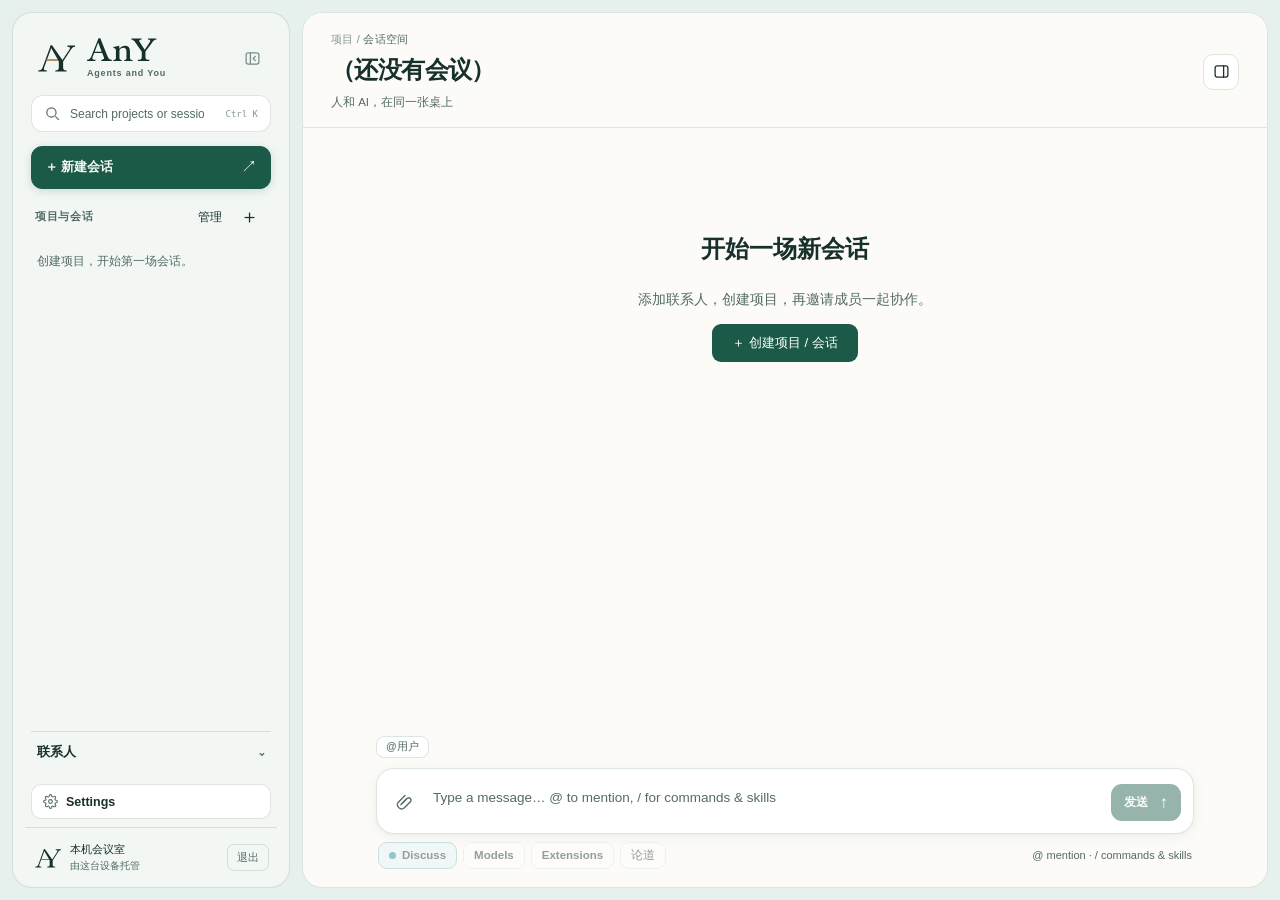
==== index.html @ ce85f5a5 "Prepare AnY 2.8.16: website layout fixes, A/Y lockup, room rename and CLI improvements" ====
<!doctype html>
<html lang="zh-CN">
<head>
<meta charset="utf-8">
<meta name="viewport" content="width=device-width, initial-scale=1, viewport-fit=cover">
<meta name="color-scheme" content="light dark">
<meta name="rt-token" content="__RT_TOKEN__">
<meta name="theme-color" content="#fcfbf7" media="(prefers-color-scheme: light)">
<meta name="theme-color" content="#101d21" media="(prefers-color-scheme: dark)">
<link rel="icon" href="/static/logo-collaboration.svg">
<link rel="apple-touch-icon" href="/static/icon-192.png?v=any-1">
<title>AnY</title>
<link rel="stylesheet" href="/static/app.css">
<link rel="stylesheet" href="/static/workspace.css">
<link rel="stylesheet" href="/static/studio.css">
<link rel="stylesheet" href="/static/harness-ui.css">
</head>
<body>
<div id="navShade"></div>
<nav id="rooms" aria-label="联系人和项目"><div class="brand">
  <span class="brand-lockup"><img src="/static/logo-collaboration.svg" width="40" height="40" alt=""><span class="brand-word"><span class="studio-wordmark" role="img" aria-label="AnY"></span><small>Agents and You</small></span></span>
  <button id="navClose" aria-label="收起侧栏" title="收起侧栏 (Ctrl+K)"><svg class="ui-icon" viewBox="0 0 24 24" fill="none" stroke="currentColor" stroke-width="1.8" stroke-linecap="round" stroke-linejoin="round" aria-hidden="true"><rect x="3" y="4" width="18" height="16" rx="3"/><path d="M9 4v16"/><path d="m16 9-3 3 3 3"/></svg></button>
</div><label class="nav-search" for="navSearch"><svg class="ui-icon" viewBox="0 0 24 24" fill="none" stroke="currentColor" stroke-width="1.7" aria-hidden="true"><circle cx="10.5" cy="10.5" r="6.5"/><path d="m16 16 5 5"/></svg><input id="navSearch" type="search" placeholder="搜索项目或会话" autocomplete="off"><kbd aria-hidden="true">⌘ K</kbd></label>
<button id="rNew" class="nav-new">＋ 新建会话<span aria-hidden="true">↗</span></button>
<section class="projects-section"><div class="rh">项目与会话<span class="project-actions"><button type="button" id="bList" aria-label="会话管理、归档与回收站" title="会话管理、归档与回收站">管理</button><button id="projectAdd" aria-label="新建项目" title="新建项目">＋</button></span></div><ul class="rl" id="roomList"></ul></section>
<details class="contacts-section" id="contactsSection"><summary>联系人 <span id="contactCount"></span><span class="contacts-chevron" aria-hidden="true">⌄</span></summary><div class="rh"><span class="rh-actions"><button id="agentSettingsBtn" title="修改 Agent 程序位置、模型与加入设置" aria-label="Agent 与连接管理">管理</button><button id="contactsAdd" aria-label="接入联系人">＋ 接入</button></span></div><ul id="contactList"></ul></details>
<button type="button" id="openSettingsBtn" class="nav-settings-btn"><svg class="ui-icon" viewBox="0 0 24 24" fill="none" stroke="currentColor" stroke-width="1.7" stroke-linecap="round" stroke-linejoin="round" aria-hidden="true"><circle cx="12" cy="12" r="3"/><path d="M19.4 15a1.65 1.65 0 0 0 .33 1.82l.06.06a2 2 0 1 1-2.83 2.83l-.06-.06a1.65 1.65 0 0 0-1.82-.33 1.65 1.65 0 0 0-1 1.51V21a2 2 0 1 1-4 0v-.09a1.65 1.65 0 0 0-1-1.51 1.65 1.65 0 0 0-1.82.33l-.06.06a2 2 0 1 1-2.83-2.83l.06-.06a1.65 1.65 0 0 0 .33-1.82 1.65 1.65 0 0 0-1.51-1H3a2 2 0 1 1 0-4h.09a1.65 1.65 0 0 0 1.51-1 1.65 1.65 0 0 0-.33-1.82l-.06-.06a2 2 0 1 1 2.83-2.83l.06.06a1.65 1.65 0 0 0 1.82.33h.01a1.65 1.65 0 0 0 1-1.51V3a2 2 0 1 1 4 0v.09a1.65 1.65 0 0 0 1 1.51h.01a1.65 1.65 0 0 0 1.82-.33l.06-.06a2 2 0 1 1 2.83 2.83l-.06.06a1.65 1.65 0 0 0-.33 1.82v.01a1.65 1.65 0 0 0 1.51 1H21a2 2 0 1 1 0 4h-.09a1.65 1.65 0 0 0-1.51 1Z"/></svg><span data-i18n="nav.settings">设置</span></button>
<div class="nav-foot"><img src="/static/logo-collaboration.svg" width="28" height="28" alt=""><span>本机会议室<small>由这台设备托管</small></span><button type="button" id="updateApp" title="发现新版本，点击更新" hidden>更新</button><button type="button" id="quitApp" title="停止本机 AnY 服务">退出</button></div></nav>
<header>
  <button id="navToggle" aria-label="展开侧栏" title="展开侧栏 (Ctrl+K)"><svg class="ui-icon nav-toggle-icon-desktop" viewBox="0 0 24 24" fill="none" stroke="currentColor" stroke-width="2" stroke-linecap="round" stroke-linejoin="round" aria-hidden="true"><path d="m9 6 6 6-6 6"/></svg><span class="nav-toggle-icon-mobile" aria-hidden="true">☰</span></button>
  <div class="room-heading"><div class="room-overline"><div id="roomContext">会话空间</div></div><div id="title">会议室</div><div class="room-detail"><div id="roomMemberFaces" aria-hidden="true"></div><div id="roomSummary">人和 AI，在同一张桌上</div></div></div><div id="wd"></div><span id="modeTag">干活模式</span>
  <div class="header-actions"><button type="button" id="sideToggleBtn" aria-label="会议详情与管理" title="会议详情与管理" aria-controls="side" aria-expanded="false"><svg class="ui-icon" viewBox="0 0 24 24" fill="none" stroke="currentColor" stroke-width="1.8" stroke-linecap="round" stroke-linejoin="round" aria-hidden="true"><rect x="3" y="4" width="18" height="16" rx="3"/><path d="M15 4v16"/></svg></button></div>
  <div class="session-brief" id="sessionBrief" hidden><span class="brief-marker" aria-hidden="true">↗</span><div><span class="brief-label">这次的共同目标</span><p id="sessionBriefText"></p></div></div>
</header>
<div id="modal"><div id="mbox" role="dialog" aria-modal="true" aria-label="会话设置" tabindex="-1"></div></div>
<div id="cmenu"></div>
<div id="sideBg"></div>
<aside id="side" role="dialog" aria-modal="true" aria-label="会议详情与看板" tabindex="-1" inert>
  <div class="sh"><span data-i18n="side.title">会议详情与看板</span><button type="button" id="sideX" aria-label="关闭会议详情">&times;</button></div>
  <div class="side-actions" aria-label="会话管理"><button type="button" id="bRename">改名</button><button type="button" id="bAgents">成员与权限</button><button type="button" id="bWrap">整理并落盘</button></div>
  <div class="side-tabs" id="sideTabs" role="tablist" aria-label="右侧栏视图">
    <button type="button" role="tab" data-side-tab="agents" aria-selected="true" data-i18n="side.tabAgents">成员</button>
    <button type="button" role="tab" data-side-tab="board" aria-selected="false" data-i18n="side.tabBoard">看板</button>
    <button type="button" role="tab" data-side-tab="output" aria-selected="false" data-i18n="side.tabOutput">产出</button>
  </div>
  <div id="sideAgentsPane" class="side-pane" data-side-group="agents"></div>
  <section class="card" data-k="goal" data-side-group="board"><h4><span class="ct">目标</span><button type="button" id="annBtn">编辑</button></h4>
    <div class="cb" id="ann"><div class="top"><div id="annText">（还没写这场会议的目标）</div><button type="button" id="boardBtn" hidden>看板</button></div>
      <div id="annEdit"><textarea id="annTa" placeholder="这场会议要做成什么…（两个 AI 每次被叫时都会看到最新的）"></textarea>
        <div class="btns"><button type="button" id="annSave">保存</button><button type="button" id="annCancel">取消</button></div></div></div></section>
  <section class="card" data-k="board" data-side-group="board"><h4><span class="ct">看板</span><span class="cn" id="boardN"></span></h4>
    <div class="cb" id="board"><ul id="boardList"></ul>
      <div class="badd"><select id="bKind"><option value="todo">待办</option><option value="note">公告</option></select><input id="bText" maxlength="500" placeholder="加一条…"><button type="button" id="bAdd">加</button></div></div></section>
  <section class="card" data-k="claims" data-side-group="board"><h4><span class="ct">正在改的文件</span><span class="cn" id="claimN"></span><button type="button" id="cMine" title="你自己在手动改的文件，占住它，AI 就不会去改">我在改…</button></h4>
    <div class="cb" id="claims"><ul id="claimList"></ul></div></section>
  <section class="card" data-k="env" data-side-group="output"><h4><span class="ct">环境</span></h4><div class="cb" id="envBox"></div></section>
  <section class="card" data-k="ctx" data-side-group="agents"><h4><span class="ct">上下文</span></h4><div class="cb" id="ctxBox"></div></section>
  <section class="card" data-k="out" data-side-group="output"><h4><span class="ct">产出</span><span class="cn" id="outN"></span></h4><div class="cb" id="outBox"></div></section>
</aside>
<div id="feed"></div>
<div id="toc"><div class="hd">我的发言 <span class="n" id="tocN"></span><input id="tocQ" placeholder="搜一下…" aria-label="搜我的发言"><button type="button" id="tocX" aria-label="关闭">&times;</button></div><ul id="tocList"></ul></div>
<div id="viewer">
  <div class="vbar vview"><span class="grow" id="vInfo"></span><button type="button" id="vEdit">标注 / 裁剪</button><a class="vb" id="vOrig" target="_blank" rel="noopener">原图</a><button type="button" id="vClose">关闭</button></div>
  <div class="vbar vedit" id="vTools">
    <button type="button" data-tool="pen" class="on">画笔</button><button type="button" data-tool="arrow">箭头</button><button type="button" data-tool="rect">框</button><button type="button" data-tool="text">文字</button><button type="button" data-tool="crop">裁剪</button><button type="button" data-tool="erase">橡皮擦</button><button type="button" data-tool="mosaic">马赛克</button>
    <span class="sep"></span>
    <button type="button" class="sw on" data-color="#ef4444" style="background:#ef4444" aria-label="红"></button><button type="button" class="sw" data-color="#facc15" style="background:#facc15" aria-label="黄"></button><button type="button" class="sw" data-color="#22c55e" style="background:#22c55e" aria-label="绿"></button><button type="button" class="sw" data-color="#3b82f6" style="background:#3b82f6" aria-label="蓝"></button><button type="button" class="sw" data-color="#ffffff" style="background:#ffffff" aria-label="白"></button><button type="button" class="sw" data-color="#111111" style="background:#111111" aria-label="黑"></button>
    <span class="sep"></span>
    <button type="button" id="vThick" title="线条粗细">中</button><button type="button" id="vUndo" disabled>撤销</button><button type="button" id="vRedo" disabled>重做</button>
    <span class="grow"></span>
    <button type="button" id="vSave" title="下载到本机">存到本机</button><button type="button" id="vCancel">取消</button><button type="button" id="vDone" class="pri">放进输入框</button>
  </div>
  <div id="vStage"><button type="button" class="nav" id="vPrev" aria-label="上一张">&#8249;</button><img id="vImg" alt=""><div id="vWrap"><canvas id="vCv"></canvas><canvas id="vOv"></canvas></div><button type="button" class="nav" id="vNext" aria-label="下一张">&#8250;</button></div>
  <div id="vHint"></div>
</div>
<div id="jump"><button type="button" id="jToc" title="我的发言目录" aria-label="我的发言目录"><svg viewBox="0 0 24 24"><path d="M9 6h11M9 12h11M9 18h11M4 6h.01M4 12h.01M4 18h.01"/></svg></button><button type="button" id="jUp" title="上一条我的发言（长按：到顶）" aria-label="上一条我的发言"><svg viewBox="0 0 24 24"><path d="M6 15l6-6 6 6"/></svg></button><button type="button" id="jDn" title="下一条我的发言（长按：到底）" aria-label="下一条我的发言"><svg viewBox="0 0 24 24"><path d="M6 9l6 6 6-6"/></svg></button></div>
<div id="status"><div id="stMain"><span id="stText"></span></div><span id="stops"></span></div>
<footer>
  <div id="slashMenu" class="slash-menu" role="listbox" aria-label="可用技能" hidden></div>
  <div id="composerPopover" class="composer-popover" role="dialog" aria-label="模型设置" hidden></div>
  <div class="quick" id="quick"></div>
  <div id="quote"><span class="qtx"></span><button type="button" id="quoteX" aria-label="取消引用">&times;</button></div>
  <div id="pend"></div>
  <div class="row"><button id="clip" type="button" aria-label="添加附件"><svg viewBox="0 0 24 24" fill="none" stroke="currentColor" stroke-width="1.6" stroke-linecap="round"><path d="m9 12 6-6a3 3 0 0 1 4 4l-8 8a5 5 0 0 1-7-7l8-8"/><path d="m7 14 7-7"/></svg></button><input type="file" id="file" multiple class="sr-file-input"><textarea id="ta" rows="1" autocomplete="off" aria-label="会话消息" placeholder="有什么新想法？@ 指定成员，/ 命令与技能…"></textarea><button id="send" type="button">发送 <span aria-hidden="true">↑</span></button></div>
  <div class="composer-bar" id="composerBar">
    <div class="composer-controls">
      <button type="button" id="composerModeBtn" class="composer-chip mode-chip" title="切换讨论 / 干活模式">讨论模式</button>
      <button type="button" id="composerModelBtn" class="composer-chip model-chip" aria-haspopup="dialog" aria-expanded="false" title="查看或切换当前会话模型">模型</button>
      <button type="button" id="composerExtBtn" class="composer-chip ext-chip" title="配置本会话技能、MCP 与扩展 (/skills)">扩展</button>
      <button type="button" id="debateBtn" class="composer-chip">论道</button>
    </div>
    <div class="composer-meta"><span id="composerTargetHint" class="composer-target-hint"></span><span class="composer-shortcuts" data-i18n="composer.hint">@ 指定成员 · / 命令与技能</span></div>
  </div>
</footer>
<script src="/static/workspace.js"></script>
<script src="/static/qrcode.min.js"></script>
<script src="/static/connections.js"></script>
<script src="/static/model-settings.js"></script>
<script src="/static/agent-settings.js"></script>
<script src="/static/execution-settings.js"></script>
<script src="/static/app-core.js"></script>
<script src="/static/app-chat.js"></script>
<script src="/static/app-viewer.js"></script>
<script src="/static/app-meeting.js"></script>
<script src="/static/app-runtime.js"></script>
<script src="/static/update.js"></script>
<script src="/static/harness-ui.js"></script>
</body>
</html>
---- static/app.css ----
/* ===== 颜色 / 字体：浅色默认，深色跟系统 ===== */
:root{
  --bg:#FAF9F5;--side:#EFECE6;--bar:#FFFFFF;--fg:#141413;--mut:#5E5B55;--faint:#78746C;--line:#DFDAD0;--soft:#F3F0E9;--hover:#E7E2D8;
  --btn:#141413;--btn-fg:#FAF9F5;--me:#141413;--me-line:#141413;--me-fg:#FAF9F5;--me-mut:#CFCAC0;--accent:#D94E28;--code:#F0EDE6;
  --claude:#d97757;--codex:#10a37f;--work:#D94E28;--danger:#B83227;
  --shadow:0 1px 2px rgba(20,20,19,.04),0 4px 16px rgba(20,20,19,.06);--shadow-lg:0 12px 40px rgba(20,20,19,.18);
  --font:-apple-system,BlinkMacSystemFont,"Segoe UI","PingFang SC","Microsoft YaHei UI","Microsoft YaHei",sans-serif;--mono:ui-monospace,"Cascadia Code",Consolas,monospace;
}
@media(prefers-color-scheme:dark){:root{
  --bg:#111214;--side:#17181B;--bar:#202226;--fg:#EFECE6;--mut:#A3A09A;--faint:#7D7A74;--line:#2B2D33;--soft:#1B1D21;--hover:#26292F;
  --btn:#EFECE6;--btn-fg:#141413;--me:#26282E;--me-line:#383B43;--me-fg:#EFECE6;--me-mut:#A3A09A;--accent:#F17B59;--code:#16181C;
  --claude:#e5896a;--codex:#2fbf94;--work:#F17B59;--danger:#F87171;
  --shadow:0 1px 2px rgba(0,0,0,.35),0 4px 16px rgba(0,0,0,.35);--shadow-lg:0 12px 40px rgba(0,0,0,.55);
}}
*{box-sizing:border-box}
html,body{height:100%;margin:0}
body{height:100dvh;background:var(--bg);color:var(--fg);font:15px/1.6 var(--font);display:flex;flex-direction:column;overflow-x:hidden;-webkit-font-smoothing:antialiased}
button{font-family:inherit;cursor:pointer;transition:background .15s,border-color .15s,color .15s,opacity .15s}
button:disabled{cursor:default}
:focus-visible{outline:2px solid var(--accent);outline-offset:2px}

/* ===== 顶栏 ===== */
header{padding:calc(10px + env(safe-area-inset-top)) 16px 10px;background:color-mix(in srgb,var(--bar) 85%,transparent);backdrop-filter:saturate(1.6) blur(14px);-webkit-backdrop-filter:saturate(1.6) blur(14px);border-bottom:1px solid var(--line);display:flex;align-items:center;gap:8px;flex-wrap:wrap;position:relative;z-index:10}
#title{font-weight:650;font-size:16px;letter-spacing:-.01em;flex:1;min-width:0;overflow:hidden;text-overflow:ellipsis;white-space:nowrap}
#title .wdn{font-weight:400;color:var(--mut);font-size:.85em}
#wd{display:none;font-size:12px;color:var(--mut);word-break:break-all;line-height:1.4;font-family:var(--mono)}
#bar{display:flex;gap:6px;align-items:center;flex-wrap:wrap}
#bar button,.cap{font-size:13px;padding:5px 12px;border:1px solid var(--line);background:var(--bar);color:var(--fg);border-radius:8px;white-space:nowrap}
#bar button:hover:not(:disabled){background:var(--soft)}
#bar button:disabled{opacity:.4}
#modeTag{display:none;font-size:11.5px;font-weight:600;padding:2px 9px;border-radius:999px;background:color-mix(in srgb,var(--work) 14%,transparent);color:var(--work);white-space:nowrap;letter-spacing:.02em}
body.work #modeTag{display:inline-block}
body.work header{box-shadow:inset 0 -2px 0 var(--work)}
#bMode.on{border-color:color-mix(in srgb,var(--work) 50%,transparent);color:var(--work);background:color-mix(in srgb,var(--work) 8%,transparent)}
#menu{display:none;font-size:18px;padding:2px 10px;border:1px solid var(--line);background:transparent;color:var(--fg);border-radius:8px}

/* AI 的胶囊：名字前一个色点，在想时会呼吸 */
.cap .cn{font-weight:600}
.cap .cn::before{content:"";display:inline-block;width:8px;height:8px;border-radius:50%;margin-right:7px;vertical-align:1px;background:var(--faint)}
#capClaude .cn::before{background:var(--claude)}
#capCodex .cn::before{background:var(--codex)}
.cap .cn::before{background:var(--c,var(--faint))}
#caps{display:contents}
.cap .cm,.cap .cs,.cap .cx{color:var(--mut)}
.cap .cm::before,.cap .cs::before,.cap .cx::before{content:" · "}
.cap .cx.hi{color:var(--danger);font-weight:600}
.cap.off .cs{color:var(--faint)}
.cap.term{border-color:color-mix(in srgb,var(--work) 50%,transparent)}.cap.term .cs{color:var(--work);font-weight:600}
.cap.think .cs{color:var(--accent);font-weight:600}
.cap.think .cn::before{animation:pulse 1.2s ease-in-out infinite}
@keyframes pulse{0%,100%{opacity:1;transform:scale(1)}50%{opacity:.35;transform:scale(.75)}}

/* ===== 会议列表（电脑左边栏最上面；手机收进"会议列表"弹窗）===== */
#rooms{display:none}
.rl{list-style:none;margin:0;padding:0}
.rl li a{display:flex;align-items:center;gap:8px;padding:6px 8px;border-radius:9px;color:var(--fg);text-decoration:none;font-size:13.5px;line-height:1.35}
.rl li a:hover{background:var(--hover)}
.rl li.cur a{background:var(--soft);font-weight:600}
.rl .dot{flex:none;width:8px;height:8px;border-radius:50%;background:transparent;border:1.5px solid var(--faint)}
.rl .dot.run{background:var(--accent);border-color:var(--accent);animation:pulse 1.2s ease-in-out infinite}
.rl .dot.you{background:var(--work);border-color:var(--work)}
.rl .dot.new{background:var(--faint);border-color:var(--faint)}
.rl .t{flex:1;min-width:0;overflow:hidden;text-overflow:ellipsis;white-space:nowrap}
.rl .b{flex:none;font-size:11px;font-weight:600;padding:0 6px;border-radius:999px;line-height:1.6;background:var(--soft);color:var(--mut)}
.rl .b.you{background:color-mix(in srgb,var(--work) 16%,transparent);color:var(--work)}
.rl .b.run{background:color-mix(in srgb,var(--accent) 14%,transparent);color:var(--accent)}
.rl li.arch a{opacity:.55}
#navToggle.attn{position:relative}
#navToggle.attn::after{content:"";position:absolute;top:3px;right:3px;width:8px;height:8px;border-radius:50%;background:var(--work)}

/* ===== 正在改的文件（文件护栏）===== */
#claimList{list-style:none;margin:0;padding:0}
#claimList li{display:flex;gap:8px;align-items:flex-start;padding:5px 6px;border-radius:8px;font-size:12.5px;line-height:1.45}
#claimList li:hover{background:var(--hover)}
#claimList .cf{flex:1;min-width:0;word-break:break-all}
#claimList .cf b{font-weight:600}
#claimList .cf small{display:block;color:var(--mut)}
#claimList .ai-claude b{color:var(--claude)}#claimList .ai-codex b{color:var(--codex)}
#claimList button{flex:none;font-size:11.5px !important;padding:1px 8px !important}

/* ===== 工具（MCP / 插件 / 技能）===== */
.tl{list-style:none;margin:0 0 10px;padding:0;max-height:30vh;overflow-y:auto;border:1px solid var(--line);border-radius:10px}
.tl li{display:flex;gap:9px;align-items:flex-start;padding:7px 10px;border-bottom:1px solid var(--line);font-size:13.5px;line-height:1.45}
.tl li:last-child{border-bottom:0}
.tl input{margin:3px 0 0;flex:none;accent-color:var(--btn);width:auto !important}
.tl .tn{flex:1;min-width:0;word-break:break-all}
.tl .tn small{display:block;color:var(--mut);font-size:12px}
.tl .tg{display:inline-block;font-size:10.5px;font-weight:600;padding:0 6px;margin-left:6px;border-radius:999px;background:var(--soft);color:var(--mut);vertical-align:1px}
.tl li.lk{opacity:.6}
.tl .empty{color:var(--mut);justify-content:center}
#mbox h4{margin:12px 0 6px;font-size:13px;font-weight:650;color:var(--mut)}
/* AI 成员：右边的操作（一键接入 / 删除） */
.tl li{position:relative}
.tl .agAct{margin-left:auto;display:flex;gap:6px;align-items:center;flex:none;flex-wrap:wrap;justify-content:flex-end}
.tl .agBtn{font-size:12px;padding:3px 10px;border:1px solid var(--line);background:transparent;color:var(--fg);border-radius:999px;cursor:pointer;white-space:nowrap}
.tl .agBtn:hover{background:var(--soft)}
.tl .agBtn.del{color:var(--danger);border-color:color-mix(in srgb,var(--danger) 45%,transparent)}
.tl .agOk{font-size:12px;color:var(--mut);white-space:nowrap}
#agList{max-height:46vh}
.tl .dot{display:inline-block;width:8px;height:8px;border-radius:50%;margin-right:6px;vertical-align:1px}
#mbox code{display:inline-block;background:var(--soft);padding:2px 7px;border-radius:6px;font-size:12.5px;word-break:break-all}
.agF{display:grid;grid-template-columns:auto minmax(0,1fr);gap:8px 10px;align-items:center;margin:12px 0 4px}
.agF label{font-size:12.5px;color:var(--mut);text-align:right;white-space:nowrap}
.agF input,.agF select{margin-bottom:0}

/* ===== 弹窗 ===== */
#modal{display:none;position:fixed;inset:0;z-index:50;background:rgba(10,10,12,.4);backdrop-filter:blur(3px);-webkit-backdrop-filter:blur(3px);align-items:center;justify-content:center;padding:16px}
#modal.show{display:flex;animation:fade .15s ease-out}
@keyframes fade{from{opacity:0}to{opacity:1}}
#mbox{background:var(--bar);color:var(--fg);border:1px solid var(--line);border-radius:16px;padding:20px;width:100%;max-width:480px;max-height:82vh;overflow-y:auto;box-shadow:var(--shadow-lg);animation:pop .18s ease-out}
@keyframes pop{from{transform:translateY(6px) scale(.98);opacity:0}to{transform:none;opacity:1}}
#mbox h3{margin:0 0 10px;font-size:16px;font-weight:650;letter-spacing:-.01em}
#mbox input,#mbox textarea,#mbox select,#mbox .mi{width:100%;font-size:15px;font-family:inherit;padding:9px 12px;border:1px solid var(--line);border-radius:10px;background:var(--bg);color:var(--fg);margin-bottom:10px;transition:border-color .15s,box-shadow .15s}
#mbox input:focus,#mbox textarea:focus,#mbox select:focus{outline:0;border-color:var(--accent);box-shadow:0 0 0 3px color-mix(in srgb,var(--accent) 16%,transparent)}
#mbox textarea{min-height:90px;max-height:40vh}
#mbox .btns{display:flex;gap:8px;justify-content:flex-end;flex-wrap:wrap}
#mbox button{font-size:14px;padding:7px 16px;border:1px solid var(--line);background:var(--bar);color:var(--fg);border-radius:9px}
#mbox button:hover:not(:disabled){background:var(--soft)}
#mbox button.pri{background:var(--btn);color:var(--btn-fg);border-color:var(--btn);font-weight:600}
#mbox button.pri:hover:not(:disabled){background:color-mix(in srgb,var(--btn) 84%,var(--bg))}
#mbox button:disabled{opacity:.4}
#mbox .item{padding:10px 8px;margin:0 -8px;border-radius:10px;cursor:pointer;display:flex;justify-content:space-between;gap:8px;align-items:center;flex-wrap:wrap}
#mbox .item:hover{background:var(--soft)}
#mbox .item small{color:var(--mut);white-space:nowrap}
#mbox .item .tt{flex:1;min-width:0;word-break:break-all}
#mbox .item .acts{display:flex;gap:6px;align-items:center;flex-wrap:wrap}
#mbox .item .acts button{font-size:12px;padding:3px 10px;border-radius:7px}
#mbox .item.arch{opacity:.5}
#mbox code{display:block;background:var(--code);border:1px solid var(--line);padding:9px 11px;border-radius:9px;font:12.5px/1.45 var(--mono);word-break:break-all;margin:6px 0 12px}
#mbox .hint{font-size:13px;color:var(--mut);margin:4px 0 10px;line-height:1.5}

/* ===== 右边面板（像桌面版右侧那一栏）：目标、看板、正在改的文件、环境、上下文、工具、产出，一张张卡片，标题点一下收起 ===== */
#side{position:fixed;top:0;right:0;bottom:0;z-index:40;width:min(380px,100vw);background:var(--side);border-left:1px solid var(--line);overflow-y:auto;padding:calc(12px + env(safe-area-inset-top)) 12px calc(16px + env(safe-area-inset-bottom));transform:translateX(105%);transition:transform .2s ease-out;box-shadow:var(--shadow-lg);display:flex;flex-direction:column;gap:10px}
#side.on{transform:none}
#sideBg{display:none;position:fixed;inset:0;z-index:39;background:rgba(10,10,12,.3)}
#sideBg.on{display:block}
#side .sh{display:flex;align-items:center;font-size:11.5px;font-weight:600;color:var(--faint);letter-spacing:.08em;padding:2px 4px}
#sideX{margin-left:auto;border:0;background:transparent;color:var(--mut);font-size:22px;line-height:1;padding:0 4px}
.card{background:var(--bar);border:1px solid var(--line);border-radius:14px;padding:10px 14px 12px;font-size:13.5px;box-shadow:0 1px 2px rgba(0,0,0,.03)}
.card h4{display:flex;align-items:center;gap:6px;margin:0;font-size:13.5px;font-weight:600;cursor:pointer;-webkit-user-select:none;user-select:none;min-height:26px}
.card h4::after{content:"";order:9;width:0;height:0;border-left:4px solid transparent;border-right:4px solid transparent;border-top:5px solid var(--mut);transition:transform .15s;margin-left:2px}
.card h4 .ct{order:0}
.card h4 .cn{order:1;font-weight:500;font-size:12px;color:var(--mut)}
.card h4 button{order:8;margin-left:auto;font-size:12px;font-weight:500;padding:2px 9px;border:1px solid var(--line);background:var(--bar);color:var(--fg);border-radius:7px}
.card h4 button:hover{background:var(--soft)}
.card h4:not(:has(button))::after{margin-left:auto}
.card.shut h4::after{transform:rotate(-90deg)}
.card .cb{margin-top:8px}
.card.shut .cb{display:none}
.card .cb button{font-size:12px;padding:2px 9px;border:1px solid var(--line);background:var(--bar);color:var(--fg);border-radius:7px}
.card .cb button:hover:not(:disabled){background:var(--soft)}
.card .cb button:disabled{opacity:.45}
.kv{display:flex;align-items:baseline;gap:10px;padding:4px 0;line-height:1.45}
.kv>span:first-child{flex:none;width:56px;color:var(--mut);font-size:12.5px}
.kv .v{flex:1;min-width:0;word-break:break-all}
.kv .v.mono{font:12.5px/1.45 var(--mono)}
.kv button{flex:none}
.cx-row{padding:6px 0}
.cx-row+.cx-row{border-top:1px solid var(--line)}
.cx-row .top{display:flex;align-items:center;gap:8px}
.cx-row .nm{font-weight:600}
.cx-row .nm::before{content:"";display:inline-block;width:8px;height:8px;border-radius:50%;margin-right:7px;vertical-align:1px}
.cx-row.claude .nm::before{background:var(--claude)}.cx-row.codex .nm::before{background:var(--codex)}
.cx-row .sub{color:var(--mut);font-size:12px;flex:1;min-width:0;overflow:hidden;text-overflow:ellipsis;white-space:nowrap}
.meter{height:6px;border-radius:999px;background:var(--soft);overflow:hidden;margin:6px 0 2px}
.meter i{display:block;height:100%;background:var(--btn);border-radius:inherit}
.meter.hi i{background:var(--danger)}
.cx-row .num{font-size:12px;color:var(--mut);font-variant-numeric:tabular-nums}
.outl{list-style:none;margin:0;padding:0}
.outl li{display:flex;gap:8px;align-items:baseline;padding:4px 6px;margin:0 -6px;border-radius:8px;font-size:12.5px;line-height:1.45;cursor:pointer}
.outl li:hover{background:var(--hover)}
.outl li.un{opacity:.5;text-decoration:line-through}
.outl .st{flex:none;width:18px;font-weight:700;font-size:11px;text-align:center;border-radius:4px}
.outl .st.A{color:var(--codex)}.outl .st.M{color:var(--work)}.outl .st.D{color:var(--danger)}
.outl .p{flex:1;min-width:0;word-break:break-all}
.outl .p small{color:var(--mut);margin-left:6px}
.outl .who{flex:none;font-size:11.5px;color:var(--mut)}
.outh{font-size:11.5px;font-weight:600;color:var(--faint);letter-spacing:.06em;margin:10px 0 4px}
.outh:first-child{margin-top:0}
.thumbs{display:flex;flex-wrap:wrap;gap:6px}
.thumbs img{width:64px;height:64px;object-fit:cover;border-radius:8px;border:1px solid var(--line);cursor:pointer}
.card .empty{color:var(--faint);font-size:12.5px}
#bSide.attn{position:relative}
#bSide.attn::after{content:"";position:absolute;top:3px;right:3px;width:7px;height:7px;border-radius:50%;background:var(--work)}
#ann{font-size:13.5px}
#annText{white-space:pre-wrap;word-break:break-word;line-height:1.55;color:var(--fg)}
#annText.empty{color:var(--mut)}
#annEdit{display:none}
#annEdit textarea{width:100%;font-size:14px;min-height:160px;max-height:50vh;border-radius:10px}
#annEdit .btns{display:flex;gap:8px;margin-top:8px}
#boardList{list-style:none;margin:0 0 8px;padding:0;max-height:40vh;overflow-y:auto}
#boardList li{display:flex;gap:8px;align-items:flex-start;padding:6px;border-radius:8px}
#boardList li:hover{background:var(--hover)}
#boardList li .bt{flex:1;min-width:0;white-space:pre-wrap;word-break:break-word}
#boardList li .bt small{color:var(--faint);margin-left:6px;font-size:11.5px}
#boardList li.done .bt{text-decoration:line-through;color:var(--faint)}
#boardList li .pin{flex:none;width:16px;text-align:center;font-size:12px}
#boardList li input{margin:4px 0 0;flex:none;accent-color:var(--btn)}
#boardList li .bx{border:0 !important;background:transparent !important;padding:0 4px !important;color:var(--faint) !important;font-size:16px !important;line-height:1;opacity:0}
#boardList li:hover .bx{opacity:1}
@media(hover:none){#boardList li .bx{opacity:1}}
#boardList .empty{color:var(--faint)}
#board .badd{display:flex;gap:6px;align-items:center}
#board .badd select,#board .badd input{font-size:13.5px;font-family:inherit;padding:5px 8px;border:1px solid var(--line);border-radius:8px;background:var(--bg);color:var(--fg)}
#board .badd input{flex:1;min-width:0}

/* ===== 消息流：AI 左对齐带色块头像，你的话靠右浅色气泡，系统消息是居中小字 ===== */
#feed{flex:1;overflow-y:auto;overflow-x:hidden;padding:16px 12px;-webkit-overflow-scrolling:touch}
.msg{position:relative;margin:0 0 18px;word-break:break-word;overflow-wrap:anywhere}
.msg .who{display:flex;align-items:baseline;gap:8px;font-size:12px;color:var(--faint);margin-bottom:2px;line-height:1.4}
.msg .who .nm{font-weight:650;font-size:13.5px;color:var(--fg)}
.msg .body{white-space:pre-wrap}
.msg .body.md{white-space:normal}
.msg.claude,.msg.codex{padding:2px 0 2px 40px}
.msg.claude::before,.msg.codex::before{position:absolute;left:0;top:2px;width:28px;height:28px;border-radius:8px;display:flex;align-items:center;justify-content:center;font:700 13px/1 var(--font);color:#fff}
.msg.claude::before{content:"C";background:var(--claude)}
.msg.codex::before{content:"X";background:var(--codex)}
.msg.claude .nm{color:var(--claude)}
.msg.codex .nm{color:var(--codex)}
.msg.ai{padding:2px 0 2px 40px}
.msg.ai::before{position:absolute;left:0;top:2px;width:28px;height:28px;border-radius:8px;display:flex;align-items:center;justify-content:center;font:700 13px/1 var(--font);color:#fff;content:attr(data-l);background:var(--c)}
.msg.ai .nm{color:var(--c)}
.msg.me{margin-left:auto;max-width:80%;width:fit-content;background:var(--me);border:1px solid var(--me-line);color:var(--me-fg);padding:8px 14px 10px;border-radius:18px 18px 6px 18px}
.msg.me .who{justify-content:flex-end}
.msg.me .who .nm{display:none}
.msg.sys{margin:4px auto 18px;width:fit-content;max-width:90%;font-size:12.5px;color:var(--mut);text-align:center;background:var(--soft);padding:3px 12px;border-radius:999px;line-height:1.5}
.msg.touser{background:color-mix(in srgb,var(--work) 7%,transparent);border-radius:12px;padding:10px 12px 10px 52px;box-shadow:inset 3px 0 0 var(--work)}
.msg.touser::before{left:12px;top:12px}
.tag{display:inline-block;font-size:11px;font-weight:600;color:var(--work);background:color-mix(in srgb,var(--work) 14%,transparent);padding:0 7px;border-radius:999px;line-height:1.6}
.msg.step{text-align:left}
.undo{margin-top:8px;font-size:12.5px;padding:4px 12px;border:1px solid color-mix(in srgb,var(--work) 45%,transparent);background:transparent;color:var(--work);border-radius:7px;font-weight:600}
.undo:hover:not(:disabled){background:color-mix(in srgb,var(--work) 10%,transparent)}
.undo:disabled{opacity:.5;border-color:var(--line);color:var(--mut);font-weight:400}
.msg.flash{animation:flash 1.2s ease-out}
@keyframes flash{0%,40%{background-color:color-mix(in srgb,var(--accent) 14%,transparent)}100%{background-color:transparent}}
.msg.me.flash{animation:none;outline:2px solid var(--accent);outline-offset:2px}

/* markdown */
.md p{margin:0 0 10px}
.md>:last-child{margin-bottom:0}
.md h3,.md h4,.md h5,.md h6{margin:14px 0 6px;line-height:1.35;font-weight:650}
.md h3{font-size:1.15em}.md h4{font-size:1.07em}.md h5,.md h6{font-size:1em}
.md ul,.md ol{margin:0 0 10px;padding-left:22px}
.md li{margin:3px 0}
.md li::marker{color:var(--faint)}
.md blockquote{margin:0 0 10px;padding:2px 12px;border-left:3px solid var(--line);color:var(--mut)}
.md hr{border:0;border-top:1px solid var(--line);margin:14px 0}
.md code{padding:1px 6px;background:var(--soft);border:1px solid var(--line);border-radius:5px;font:.88em var(--mono)}
.md a{color:var(--accent);text-decoration:none;border-bottom:1px solid color-mix(in srgb,var(--accent) 35%,transparent)}
.md a:hover{border-bottom-color:var(--accent)}
.md strong{font-weight:650}
.md .tbl{overflow-x:auto;margin:0 0 10px;border:1px solid var(--line);border-radius:10px}
.md table{border-collapse:collapse;font-size:.93em;width:100%}
.md th,.md td{border-bottom:1px solid var(--line);padding:6px 12px;text-align:left;vertical-align:top}
.md tr:last-child td{border-bottom:0}
.md th{background:var(--soft);font-weight:600}
.msg pre{margin:8px 0;padding:12px 14px;background:var(--code);border:1px solid var(--line);border-radius:10px;overflow-x:auto;white-space:pre;font:13px/1.5 var(--mono);max-width:100%}

/* 附件 */
.atts{display:flex;flex-wrap:wrap;gap:8px;margin-top:8px}
.atts img{max-width:180px;max-height:180px;border-radius:10px;display:block;border:1px solid var(--line)}
.atts audio{max-width:100%}
.atts a.file{font-size:13px;padding:6px 10px;border:1px solid var(--line);background:var(--bar);border-radius:9px;color:inherit;text-decoration:none;word-break:break-all}
.atts a.file:hover{background:var(--soft)}
.file-actions{display:inline-flex;align-items:center;gap:6px;max-width:100%}
.file-download{font-size:12px;white-space:nowrap;color:var(--mut)}
#mbox.file-preview{max-width:1100px;width:100%;height:82vh;display:flex;flex-direction:column;overflow:hidden}
.attachment-heading{display:flex;align-items:center;justify-content:space-between;gap:12px;flex-shrink:0}
.attachment-heading h3{overflow-wrap:anywhere}
.attachment-heading>div{display:flex;align-items:center;gap:12px;flex-shrink:0}
.attachment-download{font-size:14px;color:inherit}
#attachmentContent{flex:1;min-height:0;overflow:auto}
.attachment-frame{display:block;width:100%;height:100%;min-height:240px;border:1px solid var(--line);border-radius:8px;background:#fff}
.attachment-text{margin:0;padding:14px;white-space:pre-wrap;overflow-wrap:anywhere;font:13px/1.6 var(--mono);user-select:text}
.agent-advanced-entry{margin-top:20px;opacity:.7}

/* 引用 */
.who .rp{border:0;background:transparent;color:var(--faint);font-size:12px;padding:0 4px;margin-left:auto;cursor:pointer}
.who .rp:hover{color:var(--accent)}
.qt{border-left:2px solid var(--faint);padding:0 10px;margin:4px 0 6px;font-size:12.5px;color:var(--mut);cursor:pointer;overflow:hidden;text-overflow:ellipsis;display:-webkit-box;-webkit-line-clamp:2;-webkit-box-orient:vertical;word-break:break-word}
.qt:hover{color:var(--fg)}
#quote{display:none;align-items:flex-start;gap:6px;border-left:2px solid var(--accent);background:var(--soft);border-radius:8px;padding:6px 6px 6px 10px;margin-bottom:8px;font-size:13px;color:var(--mut)}
#quote.on{display:flex}
#quote .qtx{flex:1;min-width:0;overflow:hidden;text-overflow:ellipsis;white-space:nowrap}
#quote button{border:0;background:transparent;color:var(--mut);font-size:18px;line-height:1;padding:0 4px}
#cmenu{display:none;position:fixed;z-index:60;min-width:160px;background:var(--bar);color:var(--fg);border:1px solid var(--line);border-radius:12px;box-shadow:var(--shadow-lg);padding:5px;font-size:14px}
#cmenu.on{display:block;animation:pop .12s ease-out}
#cmenu button{display:block;width:100%;text-align:left;border:0;background:transparent;color:inherit;padding:7px 12px;border-radius:7px;font-size:14px}
#cmenu button:hover{background:var(--soft)}


/* 跳到我的发言：聊天区右下角两个圆按钮 */
#jump{position:fixed;z-index:15;display:none;flex-direction:column;gap:6px}
#jump.on{display:flex}
#jump button{width:36px;height:36px;padding:0;border-radius:50%;border:1px solid var(--line);background:color-mix(in srgb,var(--bar) 88%,transparent);backdrop-filter:blur(8px);-webkit-backdrop-filter:blur(8px);color:var(--mut);box-shadow:var(--shadow);display:flex;align-items:center;justify-content:center;touch-action:manipulation;-webkit-user-select:none;user-select:none;-webkit-touch-callout:none}
#jump button:hover{color:var(--fg);border-color:color-mix(in srgb,var(--accent) 55%,var(--line))}
#jump button:active{transform:scale(.92)}
#jump button.dim{opacity:.45}
#jump svg{width:18px;height:18px;fill:none;stroke:currentColor;stroke-width:2.2;stroke-linecap:round;stroke-linejoin:round}

/* ===== 状态行 ===== */
#status{display:none;padding:6px 16px;font-size:13px;color:var(--mut);background:var(--bg)}
#status.on{display:flex;align-items:center;gap:10px}
#stMain{flex:1;min-width:0}
#stText{display:flex;align-items:center;gap:8px}
#stLive .ln{margin:3px 0 0 15px;font-size:12.5px;line-height:1.5;color:var(--fg);opacity:.8;cursor:pointer;overflow:hidden;display:-webkit-box;-webkit-line-clamp:2;-webkit-box-orient:vertical;word-break:break-word;white-space:pre-wrap}
#stLive .ln.open{-webkit-line-clamp:unset;max-height:30vh;overflow-y:auto}
#stLive .ln b{font-weight:600;margin-right:6px}#stLive .ln .t{color:var(--faint);margin-right:6px}
#stLive .ln.claude b{color:var(--claude)}#stLive .ln.codex b{color:var(--codex)}
#stText::before{content:"";flex:none;width:7px;height:7px;border-radius:50%;background:var(--accent);animation:pulse 1.2s ease-in-out infinite}
#stops{display:flex;gap:6px;flex:none}
#stops button{font-size:12.5px;font-weight:600;padding:3px 12px;border:1px solid color-mix(in srgb,var(--danger) 45%,transparent);background:transparent;color:var(--danger);border-radius:7px;white-space:nowrap}
#stops button:hover,#stops button:active{background:var(--danger);color:#fff;border-color:var(--danger)}

/* ===== 输入区：一张圆角卡片 ===== */
footer{background:var(--bg);padding:6px 12px calc(12px + env(safe-area-inset-bottom))}
body.drag footer .row{outline:2px dashed var(--accent);outline-offset:3px}
.quick{display:flex;gap:6px;margin-bottom:8px}
.quick button{font-size:12.5px;padding:3px 10px;border:1px solid var(--line);background:transparent;color:var(--mut);border-radius:999px}
.quick button:hover{color:var(--fg);background:var(--soft)}
#pend{display:none;gap:8px;flex-wrap:wrap;margin-bottom:8px}
.chip{position:relative;border:1px solid var(--line);background:var(--bar);border-radius:10px;padding:5px 26px 5px 8px;font-size:12px;max-width:100%;display:flex;align-items:center;gap:8px;word-break:break-all}
.chip img{width:44px;height:44px;object-fit:cover;border-radius:7px}
.chip-open{border:0;background:transparent;color:inherit;font:inherit;padding:0;text-align:left;overflow-wrap:anywhere;cursor:pointer}
.chip-open:hover{text-decoration:underline}
.chip .x{position:absolute;top:1px;right:2px;border:0;background:transparent;color:var(--mut);font-size:18px;line-height:1;padding:2px 4px}
.row{display:flex;gap:6px;align-items:flex-end;background:var(--bar);border:1px solid var(--line);border-radius:16px;padding:6px;box-shadow:var(--shadow);transition:border-color .15s,box-shadow .15s}
.row:focus-within{border-color:var(--accent);box-shadow:var(--shadow),0 0 0 3px color-mix(in srgb,var(--accent) 14%,transparent)}
textarea{flex:1;min-width:0;font-size:15px;font-family:inherit;line-height:1.5;padding:7px 6px;border:1px solid var(--line);border-radius:10px;background:var(--bg);color:var(--fg);resize:none;max-height:160px}
.row textarea{border:0;background:transparent;outline:0}
#clip{font-size:18px;width:38px;height:38px;padding:0;border:0;background:transparent;color:var(--mut);border-radius:10px;flex:none}
#clip:hover{background:var(--soft);color:var(--fg)}
.sr-file-input{position:fixed;left:-9999px;top:0;width:1px;height:1px;opacity:0;pointer-events:none}
#send{font-size:14px;font-weight:600;height:38px;padding:0 18px;border:0;border-radius:11px;background:var(--btn);color:var(--btn-fg);flex:none}
#send:hover{background:color-mix(in srgb,var(--btn) 84%,var(--bg))}

/* ===== 平板 / 窄电脑窗口：内容居中，行不拉太长 ===== */
@media(min-width:601px){
  #feed{padding:20px max(20px,calc((100% - 820px)/2))}
  #status{padding-left:max(20px,calc((100% - 820px)/2));padding-right:max(20px,calc((100% - 820px)/2))}
  footer{padding:6px max(16px,calc((100% - 820px)/2)) calc(16px + env(safe-area-inset-bottom))}
  .atts img{max-width:240px;max-height:240px}
}

/* ===== 电脑：左边栏（标题、各 AI 胶囊、按钮、完整公告）+ 右边聊天 ===== */
@media(min-width:1000px){
  body{display:grid;grid-template-columns:280px minmax(0,1fr);grid-template-rows:auto minmax(0,1fr) auto auto;
       grid-template-areas:"rooms feed" "head feed" "head status" "head foot"}
  #rooms{display:block;grid-area:rooms;background:var(--side);border-right:1px solid var(--line);border-bottom:1px solid var(--line);padding:14px 10px 10px;max-height:45vh;overflow-y:auto}
  #rooms .rh{display:flex;align-items:center;gap:6px;padding:0 8px 6px;font-size:11.5px;font-weight:600;color:var(--faint);letter-spacing:.08em}
  #rooms .rh button{margin-left:auto;font-size:12px;letter-spacing:0;padding:2px 9px;border:1px solid var(--line);background:var(--bar);color:var(--fg);border-radius:7px}
  #rooms .rh button:hover{background:var(--soft)}
  header{grid-area:head;flex-direction:column;align-items:stretch;justify-content:flex-start;gap:14px;padding:22px 18px 16px;overflow-y:auto;border-bottom:0;border-right:1px solid var(--line);background:var(--side);backdrop-filter:none;-webkit-backdrop-filter:none}
  body.work header{box-shadow:inset 0 3px 0 var(--work)}
  #title{white-space:normal;font-size:18px;line-height:1.35}
  #modeTag{align-self:flex-start;margin-top:-6px}
  #wd{display:block;margin-top:-8px}
  #title .wdn{display:none}
  #bar{display:grid;grid-template-columns:1fr 1fr;gap:6px}
  #bar button{font-size:13.5px;padding:7px 10px;border-radius:9px}
  #bar .cap{grid-column:1/-1;text-align:left;white-space:normal;line-height:1.45;padding:10px 12px;border-radius:11px;box-shadow:var(--shadow)}
  #bar #caps .cap:first-child{margin-top:6px}#bar #capClaude{margin-top:6px}
  #bar .cap .cm,#bar .cap .cs,#bar .cap .cx{display:block;font-size:12px;padding-left:15px}
  #bar .cap .cm::before,#bar .cap .cs::before,#bar .cap .cx::before{content:none}
  #bar .cap.off .cn{color:var(--fg)}
  #feed{grid-area:feed;padding:28px max(32px,calc((100% - 820px)/2))}
  #status{grid-area:status;padding-left:max(32px,calc((100% - 820px)/2));padding-right:max(32px,calc((100% - 820px)/2))}
  footer{grid-area:foot;padding:6px max(32px,calc((100% - 820px)/2)) 20px}
  .msg.me{max-width:72%}
}
/* 宽屏：右边面板常驻，成第三栏 */
@media(min-width:1280px){
  body{grid-template-columns:280px minmax(0,1fr) 340px;grid-template-areas:"rooms feed side" "head feed side" "head status side" "head foot side"}
  #side{grid-area:side;position:static;width:auto;transform:none;box-shadow:none;transition:none;z-index:auto;padding:14px 12px 16px;min-height:0}
  #sideX,#bSide,#sideBg,#sideBg.on{display:none !important}
  #feed{padding:28px max(28px,calc((100% - 780px)/2))}
  #status{padding-left:max(28px,calc((100% - 780px)/2));padding-right:max(28px,calc((100% - 780px)/2))}
  footer{padding:6px max(28px,calc((100% - 780px)/2)) 20px}
}

/* ===== 手机 ===== */
@media(max-width:600px){
  header{padding:calc(8px + env(safe-area-inset-top)) 12px 8px}
  #title{font-size:15.5px}
  #menu{display:block;min-height:34px}
  #bar{display:none;position:absolute;top:100%;left:0;right:0;z-index:20;background:var(--bar);border-bottom:1px solid var(--line);box-shadow:0 10px 24px rgba(0,0,0,.14)}
  #bar.show{display:grid;grid-template-columns:1fr 1fr;gap:8px;padding:12px}
  #bar button{font-size:15px;padding:10px;border-radius:10px}
  #bar .cap{grid-column:1/-1;text-align:left}
  .cap .cm{display:none}
  #feed{padding:14px 12px}
  .msg.claude,.msg.codex{padding-left:34px}
  .msg.claude::before,.msg.codex::before{width:24px;height:24px;font-size:12px;border-radius:7px}
  .msg.touser{padding-left:44px}
  .msg.me{max-width:88%}
  .md table{font-size:.88em}
  .atts img{max-width:140px;max-height:140px}
  footer{padding:4px 8px calc(8px + env(safe-area-inset-bottom))}
  .quick{overflow-x:auto;flex-wrap:nowrap;scrollbar-width:none;-webkit-overflow-scrolling:touch}
  .quick::-webkit-scrollbar{display:none}
  .quick button{flex:none;padding:5px 12px;font-size:13.5px}
  textarea{font-size:16px}
  #clip,#send{height:40px}
  .undo{padding:6px 12px}
  #stops button{padding:6px 12px;font-size:13.5px}
  .who .rp{font-size:13px;padding:2px 6px}
  #jump button{width:32px;height:32px;opacity:.85}
  #jump button.dim{opacity:.35}
}
/* 看图 / 标注 */
#viewer{display:none;position:fixed;inset:0;z-index:60;background:rgba(8,8,10,.94);backdrop-filter:blur(6px);-webkit-backdrop-filter:blur(6px);color:#ececf1;flex-direction:column}
#viewer.on{display:flex}
#viewer .vbar{display:flex;align-items:center;gap:6px;padding:8px 10px;flex-wrap:wrap;flex:none}
#viewer .vbar .grow{flex:1;min-width:0;font-size:13px;color:#a1a1aa;white-space:nowrap;overflow:hidden;text-overflow:ellipsis}
#viewer button,#viewer a.vb{background:rgba(255,255,255,.08);color:#ececf1;border:1px solid rgba(255,255,255,.12);border-radius:9px;padding:6px 11px;font-size:13px;cursor:pointer;text-decoration:none;line-height:1.3}
#viewer button:hover,#viewer a.vb:hover{background:rgba(255,255,255,.16)}
#viewer button.on{background:#D94E28;border-color:#D94E28;color:#fff}
#viewer button.pri{background:#D94E28;border-color:#D94E28;color:#fff}
#viewer button:disabled{opacity:.35;cursor:default}
#vStage{flex:1;min-height:0;position:relative;display:flex;align-items:center;justify-content:center;overflow:hidden;touch-action:pan-y pinch-zoom}
#vStage.zoom{overflow:auto;display:block;touch-action:auto}
#vImg{max-width:100%;max-height:100%;object-fit:contain;cursor:zoom-in;-webkit-user-select:none;user-select:none}
#vStage.zoom #vImg{max-width:none;max-height:none;cursor:zoom-out;margin:auto;display:block}
#vStage .nav{position:absolute;top:50%;transform:translateY(-50%);width:44px;height:64px;border-radius:12px;font-size:26px;padding:0;z-index:2}
#vPrev{left:10px}#vNext{right:10px}
#vWrap{position:relative;display:none;touch-action:none}
#vWrap canvas{display:block}
#vOv{position:absolute;left:0;top:0;pointer-events:none}
#viewer.edit #vImg,#viewer.edit .nav{display:none}
#viewer.edit #vWrap{display:block}
#viewer .vedit{display:none}
#viewer.edit .vedit{display:flex}
#viewer.edit .vview{display:none}
#vTools{gap:6px;align-items:center;flex-wrap:wrap}
#vTools .sw{width:24px;height:24px;padding:0;border-radius:50%;border:2px solid rgba(255,255,255,.25)}
#vTools .sw.on{border-color:#fff;box-shadow:0 0 0 2px #D94E28}
#vTools .sep{width:1px;height:22px;background:rgba(255,255,255,.15);margin:0 2px}
#vHint{font-size:12px;color:#a1a1aa;padding:0 12px 8px;text-align:center;flex:none}
@media (max-width:700px){
  #viewer .vbar{padding:6px 8px;gap:5px}
  #viewer button,#viewer a.vb{padding:6px 9px}
  #vStage .nav{width:36px;height:52px;font-size:22px;background:rgba(0,0,0,.35)}
  #vPrev{left:4px}#vNext{right:4px}
}
.chip img{cursor:pointer}
/* 我的发言目录 */
#toc{display:none;position:fixed;z-index:16;width:340px;max-width:calc(100vw - 24px);max-height:62vh;flex-direction:column;background:var(--bar);border:1px solid var(--line);border-radius:14px;box-shadow:var(--shadow-lg);overflow:hidden}
#toc.on{display:flex}
#toc .hd{display:flex;align-items:center;gap:8px;padding:10px 12px;border-bottom:1px solid var(--line);font-weight:600;font-size:14px}
#toc .hd .n{color:var(--mut);font-weight:400;font-size:12px}
#toc .hd input{flex:1;min-width:0;font:inherit;font-weight:400;font-size:13px;padding:5px 9px;border:1px solid var(--line);border-radius:8px;background:var(--soft);color:var(--fg)}
#toc .hd button{border:0;background:none;color:var(--mut);font-size:20px;line-height:1;padding:0 4px;cursor:pointer}
#tocList{list-style:none;margin:0;padding:4px;overflow-y:auto}
#tocList li{display:flex;gap:10px;padding:8px 10px;border-radius:9px;cursor:pointer;font-size:13px;line-height:1.45}
#tocList li:hover{background:var(--hover)}
#tocList li.cur{background:var(--me);color:var(--me-fg);box-shadow:inset 3px 0 0 var(--accent)}
#tocList li.cur .t{color:var(--me-mut)}
#tocList .t{color:var(--faint);font-variant-numeric:tabular-nums;flex:none}
#tocList .x{overflow:hidden;display:-webkit-box;-webkit-line-clamp:2;-webkit-box-orient:vertical;word-break:break-all}
#tocList .empty{color:var(--mut);cursor:default;justify-content:center}
#tocList .empty:hover{background:none}
@media (max-width:700px){
  #toc{left:0!important;right:0!important;bottom:0!important;width:auto;max-width:none;max-height:70vh;border-radius:16px 16px 0 0}
  #tocList li{padding:11px 12px;font-size:14px}
}
---- static/workspace.css ----
/* Application navigation stays separate from conversation controls. */
#rooms .brand{font-size:19px;font-weight:750;letter-spacing:-.5px;display:flex;align-items:center;padding:4px 10px 24px}
#navClose{margin-left:auto}#navClose,#navToggle{border:0;background:none;color:var(--mut);font-size:22px}#navToggle,#navClose,#navShade{display:none}
#rooms .rh{display:flex;align-items:center;gap:8px;padding:6px 10px 10px;font-size:12px;color:var(--mut);font-weight:650}
#rooms .rh button{margin-left:auto;border:1px solid var(--line);border-radius:7px;padding:0 7px;background:var(--bar);color:var(--fg);font-size:19px;line-height:25px}
.contacts-section{padding-bottom:16px;border-bottom:1px solid var(--line);margin-bottom:18px}
#contactList{list-style:none;margin:0;padding:0;max-height:30vh;overflow:auto}
#contactList button{display:flex;align-items:center;gap:10px;width:100%;padding:8px 10px;text-align:left;border:0;border-radius:8px;background:none;color:var(--fg);font-size:13px}
#contactList button:hover,.project-head button:hover{background:var(--hover)}
#contactList small,.contact-manage small{display:block;font-size:11px;color:var(--mut)}
#contactList .contact-channel{padding-left:2px;color:var(--mut)}
#rooms .rh #contactsAdd,#rooms .rh #contactsScan,#rooms .rh #connSettingsBtn,#rooms .rh #agentSettingsBtn{margin-left:0;font-size:12px;padding:2px 7px;line-height:23px}
#rooms .rh .rh-actions{margin-left:auto;display:flex;gap:4px;align-items:center}
#mbox:has(#discoveryModal),#mbox:has(#connSettingsModal),#mbox:has(#agentSettings),#mbox:has(#agentManager){width:700px;max-width:calc(100vw - 28px)}
.hb-grid{display:grid;grid-template-columns:repeat(2,minmax(0,1fr));gap:10px 14px;margin:12px 0}.hb-grid label{display:block;font-size:13px}.hb-grid input,.hb-grid select{display:block;width:100%;margin-top:5px;box-sizing:border-box}
.badge{display:inline-block;padding:1px 7px;border-radius:99px;font-size:11px;border:1px solid var(--line);color:var(--mut)}.badge.ok{color:#10a37f;border-color:color-mix(in srgb,#10a37f 45%,var(--line))}
.avatar{display:grid;place-items:center;flex:none;width:30px;height:30px;font-weight:700;border-radius:9px;color:var(--c);background:color-mix(in srgb,var(--c) 14%,transparent)}
.project-head{display:flex;align-items:center;gap:4px;margin-top:6px}.project-head button{border:0;background:none;color:var(--fg);padding:8px;border-radius:7px;font-size:13px}.project-head button:first-child{display:flex;gap:7px;flex:1;min-width:0;text-align:left;font-weight:600}.project-head span{overflow:hidden;text-overflow:ellipsis;white-space:nowrap}.project-head button:last-child{color:var(--mut);font-size:18px;padding:0 8px}
.project-rooms{padding-left:13px;border-left:1px solid var(--line);margin-left:14px}.project-rooms[hidden]{display:none}.nav-new{margin:20px 8px 8px;border:1px solid var(--line);background:var(--bar);color:var(--fg);padding:9px;border-radius:8px}.nav-empty{font-size:12px;padding:12px;color:var(--mut)}
#mbox>label{display:block;font-size:13px;margin-top:14px}#mbox>label>input,#mbox>label>select,#mbox>label>textarea,#cConfig input,#cConfig textarea{display:block;width:100%;margin-top:6px}#mbox select{font:inherit;padding:8px;background:var(--soft);color:var(--fg);border:1px solid var(--line);border-radius:7px}#mbox input[type=checkbox]{width:auto;margin:0;accent-color:var(--btn)}
#agentCustomModel label{display:block;margin:12px 0 6px;font-size:13px}#agentCustomModel input{width:100%;box-sizing:border-box}
#modelSettings{padding-bottom:16px;margin-bottom:16px;border-bottom:1px solid var(--line)}#modelSettings label{display:block;margin-top:12px;font-size:13px}#modelSettings label[hidden]{display:none}#modelSettings label>input,#modelSettings label>select{display:block;margin-top:6px}#modelSettings .hint{overflow-wrap:anywhere}#modelSettings .btns{margin-top:12px}
.contact-pick{display:flex;align-items:center;gap:8px;padding:8px 0;font-size:14px}.contact-pick small{color:var(--mut);font-size:12px}.member-row{padding:12px 0;border-bottom:1px solid var(--line)}.perm-bulk-bar{display:flex;flex-wrap:wrap;align-items:center;gap:8px;padding:10px 12px;margin:12px 0 4px;border:1px solid var(--line);border-radius:11px;background:var(--soft)}.perm-bulk-perms{display:flex;flex-wrap:wrap;gap:6px;margin-left:auto}.perm-bulk-btn{border:1px solid var(--line);background:var(--bar);color:var(--fg);border-radius:8px;padding:5px 10px;font-size:12px;line-height:1.3}.perm-bulk-btn:hover:not(:disabled){border-color:var(--btn);background:var(--hover)}.perm-bulk-btn.on{border-color:var(--btn);background:color-mix(in srgb,var(--btn) 12%,var(--bar));color:var(--btn);font-weight:600}.perm-grid{display:grid;grid-template-columns:repeat(3,minmax(0,1fr));gap:10px;padding:6px 0 6px 24px;font-size:13px}.perm-grid label{display:flex;gap:7px;align-items:flex-start}.perm-grid label input{margin-top:3px}.perm-sub{display:block;font-size:11px;color:var(--mut);font-weight:400;margin-top:2px}.perm-grid:has(input:disabled){opacity:.45}.contact-manage{list-style:none;padding:0;max-height:45vh;overflow:auto}.contact-manage li{display:flex;gap:6px;align-items:center;padding:10px 0;border-bottom:1px solid var(--line)}.contact-manage li>span{flex:1}.contact-manage button{font-size:12px}#connectionResult pre{overflow:auto;white-space:pre-wrap;overflow-wrap:anywhere;background:var(--soft);padding:12px;border-radius:8px;font-size:12px}#issuedKey{width:100%;font-family:var(--mono)}#cError,#pErr{color:var(--danger)}
.workspace-empty{margin:auto;text-align:center;color:var(--mut);padding:64px 16px}.workspace-empty h2{color:var(--fg);font-size:24px}.workspace-empty button{border:0;background:var(--btn);color:white;border-radius:9px;padding:10px 20px}
#mbox:has(#connectionWizard),#mbox:has(#executionSettings){width:700px;max-width:calc(100vw - 28px)}
#executionSettings{padding:16px 0;border-bottom:1px solid var(--line);margin-bottom:16px}#executionControls{margin:10px 0}.execution-prompt{white-space:pre-wrap;overflow-wrap:anywhere;background:var(--soft);padding:12px;border-radius:8px;font-size:12px}#executionInstruction button{margin:4px 6px 8px 0}
#connectionWizard label:not(.perm-grid label){display:block;font-size:13px;margin:14px 0}
#connectionWizard label>input:not([type=checkbox]),#connectionWizard label>select,#connectionWizard label>textarea,#connInvitation,#connRawKey{display:block;width:100%;margin-top:6px}
#connectionWizard input,#connectionWizard textarea{box-sizing:border-box}
.connection-heading{display:flex;align-items:center;justify-content:space-between;gap:12px}.eyebrow{color:var(--mut);font-size:12px}.connection-heading button{border:0;background:none;color:var(--mut);font-size:24px;padding:0 4px}
.connection-steps{list-style:none;display:flex;gap:10px;padding:0;margin:20px 0 24px}.connection-steps li{display:flex;align-items:center;gap:6px;flex:1;font-size:12px;color:var(--faint);white-space:nowrap}.connection-steps li span{display:grid;place-items:center;flex:none;width:23px;height:23px;border:1px solid var(--line);border-radius:50%}.connection-steps li.active{color:var(--btn);font-weight:650}.connection-steps li.active span{background:var(--btn);border-color:var(--btn);color:#fff}.connection-steps li.done{color:var(--mut)}
.connection-choices{display:grid;gap:10px;margin:20px 0 4px}.connection-choice{display:flex;align-items:center;gap:14px;width:100%;text-align:left;padding:16px!important;border-radius:12px!important;background:var(--bar)!important}.connection-choice:hover{border-color:var(--btn)!important;background:var(--soft)!important}.connection-choice>span:nth-child(2){flex:1}.connection-choice b{font-size:15px}.connection-choice small{display:block;color:var(--mut);font-size:12px;margin-top:4px;font-weight:400}.connection-symbol{display:grid;place-items:center;width:40px;height:40px;border-radius:10px;background:var(--soft);color:var(--btn);font-size:24px;flex:none}
.connection-advanced{margin:14px 0;color:var(--mut);font-size:12px}.connection-advanced summary{cursor:pointer;padding:6px 0}.connection-advanced code,.connection-advanced pre{color:var(--fg)}
.connection-identity{display:flex;align-items:center;gap:10px;background:var(--soft);border:1px solid var(--line);border-radius:9px;padding:12px;margin:12px 0}.connection-identity small{color:var(--mut)}
.connection-evidence{border:1px solid var(--line);border-radius:10px;background:var(--soft);padding:13px 15px;margin:20px 0 12px;font-size:13px}.connection-evidence p{font-size:12px;margin:5px 0 0;color:var(--mut)}.connection-evidence.success{border-color:color-mix(in srgb,#10a37f 45%,var(--line))}.connection-evidence.success b{color:#10a37f}.connection-evidence.failure b{color:var(--danger)}
#connError{color:var(--danger);font-size:13px;margin:12px 0 0}#connError:empty{display:none}#connBaseHint.warn,.connection-base-warning{color:var(--danger)!important;font-weight:600}.connection-device{display:flex;align-items:center;justify-content:space-between;gap:10px;border:1px solid var(--line);border-radius:9px;padding:10px 12px;margin:8px 0}.connection-device small{display:block;color:var(--mut);font-size:11px;margin-top:3px}.connection-qr{display:inline-block;margin:10px 0;padding:10px;background:#fff;border:1px solid var(--line);border-radius:10px}.connection-qr img,.connection-qr canvas{width:168px!important;height:168px!important}.connection-instructions{font-size:13px;padding-left:22px;line-height:1.8}#connCredentials pre{background:var(--soft);border:1px solid var(--line);border-radius:8px;padding:12px;font:12px/1.6 var(--mono);white-space:pre-wrap;overflow-wrap:anywhere}#connCredentials button{margin:4px 6px 4px 0}.connection-actions{margin-top:22px;flex-wrap:wrap}.connection-actions #connLater,.connection-actions #connSaveOnly{font-size:12px;color:var(--mut)}.connection-complete{text-align:center;padding:22px 4px}.connection-complete .connection-symbol{margin:0 auto;background:color-mix(in srgb,#10a37f 12%,var(--soft));color:#10a37f;width:54px;height:54px;font-size:30px}.connection-complete h3{margin-top:16px!important}#connPermissions{padding-left:0;margin:12px 0}
@media(max-width:540px){.connection-steps{gap:4px}.connection-steps li{font-size:10px;gap:3px}.connection-steps li span{width:19px;height:19px}.connection-choice{padding:12px!important}.connection-actions{justify-content:stretch}.connection-actions button{flex:1}.connection-actions .pri{flex-basis:100%}.perm-grid{grid-template-columns:1fr;padding-left:20px}.perm-bulk-perms{margin-left:0;width:100%}}
@media(min-width:850px){
 body{display:grid;grid-template-columns:276px minmax(0,1fr);grid-template-rows:auto minmax(0,1fr) auto auto;grid-template-areas:"rooms head" "rooms feed" "rooms status" "rooms foot";transition:grid-template-columns .24s cubic-bezier(.4,0,.2,1)}
 body.nav-collapsed{grid-template-columns:0px minmax(0,1fr)}
 #navClose{display:inline-flex;align-items:center;justify-content:center}
 #navToggle{display:inline-flex;align-items:center;justify-content:center;position:fixed;left:0;top:50%;transform:translate(-110%,-50%);width:20px;height:60px;padding:0;z-index:30;background:var(--bar);color:var(--mut);border:1px solid var(--line);border-left:0;border-radius:0 12px 12px 0;box-shadow:var(--shadow);opacity:0;pointer-events:none;transition:transform .22s cubic-bezier(.4,0,.2,1),opacity .18s ease,width .15s ease,color .15s ease}
 body.nav-collapsed #navToggle{transform:translate(0,-50%);opacity:.9;pointer-events:auto}
 body.nav-collapsed #navToggle:hover{width:28px;opacity:1;color:var(--fg)}
 #navToggle .nav-toggle-icon-mobile{display:none}
 #navToggle .nav-toggle-icon-desktop{display:block;width:15px;height:15px}
 #rooms{display:block;grid-area:rooms;min-width:0;min-height:0;max-height:none;overflow-x:hidden;overflow-y:auto;padding:22px 12px;background:var(--side);border-right:1px solid var(--line);border-bottom:0;transition:transform .24s cubic-bezier(.4,0,.2,1),opacity .18s ease,padding .24s ease,border-color .24s ease,visibility 0s linear 0s}
 #rooms>*{min-width:220px}
 body.nav-collapsed #rooms{padding-left:0;padding-right:0;border-right-color:transparent;overflow:hidden;opacity:0;pointer-events:none;transform:translateX(-104%);visibility:hidden;transition:transform .24s cubic-bezier(.4,0,.2,1),opacity .18s ease,padding .24s ease,border-color .24s ease,visibility 0s linear .24s}
 header{grid-area:head;flex-direction:row;align-items:center;justify-content:initial;gap:8px;padding:14px 22px;overflow:visible;background:var(--bar);border-right:0;border-bottom:1px solid var(--line)}
 body.work header{box-shadow:inset 0 -2px 0 var(--work)}#title{font-size:16px;line-height:1.4;white-space:nowrap;flex-basis:60%}#title .wdn{display:inline}#wd{display:none}#modeTag{margin:0}#bar{display:flex;flex-wrap:wrap;gap:6px;width:100%}#bar button{font-size:12px;padding:5px 9px}#bar .cap{grid-column:auto;white-space:nowrap;line-height:1.4;padding:5px 9px;border-radius:8px;box-shadow:none}#bar #caps .cap:first-child{margin-top:0}#bar .cap .cm,#bar .cap .cs,#bar .cap .cx{display:inline;padding-left:0;font-size:11px}#bar .cap .cm::before,#bar .cap .cs::before,#bar .cap .cx::before{content:' · '}#bar .cap .cm{display:none}
 #feed{grid-area:feed;min-height:0;padding:28px max(24px,calc((100% - 880px)/2))}#status{grid-area:status;padding-left:24px;padding-right:24px}footer{grid-area:foot;padding:8px 24px 20px}
 #side{position:fixed;top:0;right:0;bottom:0;width:min(380px,100vw);z-index:40;transform:translateX(105%);box-shadow:var(--shadow-lg);padding:16px 12px;transition:transform .2s}#side.on{transform:none}#sideX,#bSide{display:block!important}#sideBg.on{display:block!important}
}
.agent-settings-tabs{display:flex;gap:6px;flex-wrap:wrap;margin:16px 0;border-bottom:1px solid var(--line);padding-bottom:12px}#mbox .agent-settings-tabs button[aria-pressed="true"]{background:var(--btn);border-color:var(--btn);color:var(--btn-fg,#fff)}.agent-settings section[hidden]{display:none}.agent-settings section>label{display:block;margin:14px 0 6px;font-size:13px}.agent-settings section>input,.agent-settings section>select{width:100%;box-sizing:border-box}.agent-settings h4{margin:18px 0 9px}.agent-settings details{margin:18px 0}.agent-settings summary{cursor:pointer}.agent-value-row{display:flex;gap:8px;margin:8px 0}.agent-value-row input{min-width:0;flex:1}.agent-value-row button{flex:none}.agent-list-editor>button{margin:4px 0 8px}.agent-model-row{border:1px solid var(--line);border-radius:10px;padding:8px 12px;margin:10px 0}.agent-efforts{display:flex;flex-wrap:wrap;gap:10px}.agent-efforts label,.agent-settings .agent-check{display:flex;align-items:center;gap:7px}.agent-room-row{display:flex;justify-content:space-between;align-items:center;gap:12px;padding:12px 0;border-bottom:1px solid var(--line)}.agent-room-row span{min-width:0;overflow-wrap:anywhere}.agent-room-row small{display:block;color:var(--mut);margin-top:5px}.agent-room-row button{flex:none}.agent-settings-actions{position:sticky;bottom:-20px;background:var(--bg);padding:12px 0;margin-top:12px}#agentSettingsMessage{overflow-wrap:anywhere}.rh-actions{flex-wrap:wrap}
@media(max-width:849px){
 #navToggle,#navClose{display:inline-flex;align-items:center;justify-content:center}#navToggle .nav-toggle-icon-desktop{display:none}#navToggle .nav-toggle-icon-mobile{display:inline}#rooms{display:block;position:fixed;top:0;left:0;bottom:0;width:min(300px,88vw);z-index:61;background:var(--side);padding:16px 12px;overflow:auto;transform:translateX(-105%);transition:transform .2s}body.nav-open #rooms{transform:none}body.nav-open #navShade{display:block;position:fixed;inset:0;background:#0007;z-index:60}#contactList{max-height:28vh}.perm-grid{grid-template-columns:repeat(2,minmax(0,1fr))}#mbox{max-width:95vw}
}
---- static/studio.css ----
/* AnY — Sunlit Hockney Studio */
:root{
 --bg:#FCFBF7;--bar:#FFFFFF;--side:#F2F7F4;--fg:#18302B;--mut:#526B65;--faint:#758C86;
 --line:#DCE6E0;--soft:#EDF4F0;--hover:#E2EEE9;--btn:#1B5A48;--btn-fg:#FCFBF7;
 --me:#E5F4F8;--me-line:#BCE0EB;--me-fg:#15353E;--me-mut:#4B727D;--accent:#1F849E;--work:#D95D44;--code:#EEF5F2;--danger:#B83227;--chrome:#E6F0EC;
 --side-fg:#18302B;--side-muted:#526B65;
 --studio-note:#FFF5D6;--studio-note-line:#EED58C;
 --studio-sky:#E4F4F9;--studio-leaf:#E8F5E2;--studio-coral:#FCEBE6;
 --shadow:0 3px 14px rgba(24,48,43,.05),0 1px 3px rgba(24,48,43,.04);--shadow-lg:0 24px 72px rgba(16,32,36,.18);
}
@media(prefers-color-scheme:dark){:root{
 --bg:#101D21;--bar:#192C32;--side:#142328;--fg:#F3F2E7;--mut:#9BB6B4;--faint:#759291;
 --line:#284148;--soft:#1B3137;--hover:#223D45;--btn:#7DD3E8;--btn-fg:#0D2026;
 --me:#1A3A44;--me-line:#2E5D6B;--me-fg:#EEF8FA;--me-mut:#9CC7D4;--accent:#7DD3E8;--work:#F49E8A;--code:#132429;--danger:#FF9CA3;--chrome:#0A1417;
 --side-fg:#F3F2E7;--side-muted:#9BB6B4;
 --studio-note:#2E2A1C;--studio-note-line:#635733;
 --studio-sky:#17343D;--studio-leaf:#1B3529;--studio-coral:#382321;
 --shadow:0 3px 14px rgba(0,0,0,.24),0 1px 3px rgba(0,0,0,.18);--shadow-lg:0 28px 90px rgba(0,0,0,.55);
}}
body{font-size:14px;letter-spacing:0;background:var(--chrome)}
button,a,input,textarea,select{-webkit-tap-highlight-color:transparent}
button:disabled{opacity:.45}button:focus-visible,a:focus-visible,input:focus-visible{outline-offset:4px}
.ui-icon{width:17px;height:17px;flex:none;vertical-align:middle}
#navToggle,#navClose{border-radius:8px;padding:0;line-height:1}
#navClose{width:30px;height:30px;flex:none;opacity:.75}
#navToggle:hover,#navClose:hover{opacity:1;background:var(--hover);color:var(--fg)}
.brand-lockup{display:flex;align-items:center;gap:12px;min-width:0}
.brand-word{display:block;min-width:0;line-height:1}
.studio-wordmark{display:block;width:70px;max-width:100%;aspect-ratio:102/38}
.studio-wordmark::before{content:'';display:block;height:100%;background:var(--fg);mask:url("/static/wordmark.svg") center/contain no-repeat}
.brand-word small{display:block;font-size:9px;font-weight:550;letter-spacing:.09em;line-height:1.35;margin-top:4px;color:var(--mut)}
.nav-search{display:flex;align-items:center;gap:9px;margin:0 6px 14px;padding:9px 12px;border:1px solid var(--line);border-radius:12px;background:var(--bar);color:var(--mut)}
.nav-search input{width:100%;min-width:0;background:none;border:0;padding:0;color:var(--fg);font:12px var(--font);outline:none}
.nav-search input::placeholder{color:var(--mut)}.nav-search kbd{flex:none;font:9px var(--mono);opacity:.7}
.nav-search:focus-within{border-color:var(--accent);box-shadow:0 0 0 3px color-mix(in srgb,var(--accent) 16%,transparent)}
.project-count{margin-left:auto;font-size:10px;opacity:.65}.project-head .ui-icon{width:14px;height:14px}
.room-type{background:var(--studio-sky);border-color:color-mix(in srgb,var(--accent) 26%,var(--line))!important;color:var(--accent)!important;border-radius:6px!important;font-weight:650;padding:2px 9px!important;transform:none}
.room-type>span{margin-right:3px;font-size:11px}
.session-brief{display:flex;gap:12px;align-items:center;background:var(--studio-note);border:1px solid var(--studio-note-line);border-inline-start:4px solid var(--work);border-radius:12px;padding:10px 14px;min-width:0}
.session-brief[hidden]{display:none}
.brief-marker{display:grid;place-items:center;width:30px;height:30px;flex:none;background:color-mix(in srgb,var(--work) 12%,var(--bar));border:1px solid color-mix(in srgb,var(--work) 28%,transparent);color:var(--work);border-radius:9px;font-size:16px}
.session-brief>div{min-width:0}
.brief-label{font-size:10px;color:var(--work);font-weight:700;letter-spacing:.06em}
.session-brief p{margin:2px 0 0;font-size:12.5px;line-height:1.65;color:var(--fg);display:-webkit-box;-webkit-box-orient:vertical;-webkit-line-clamp:2;overflow:hidden;overflow-wrap:anywhere}
#send{border-radius:11px!important;font-weight:650!important}
.connection-choice[data-connection-type=local] .connection-symbol{background:var(--studio-leaf);color:var(--btn);border-color:var(--line)}
.connection-choice[data-connection-type=external] .connection-symbol{background:var(--studio-sky);color:var(--accent);border-color:var(--line)}
.connection-choice[data-connection-type=http] .connection-symbol{background:var(--studio-note);color:#9f6216;border-color:var(--studio-note-line)}
.connection-choice[data-connection-type=user] .connection-symbol{background:var(--studio-coral);color:var(--work);border-color:var(--line)}
#mbox:has(.connection-choices){background:var(--bg)}
@media(max-width:849px){.brand-word{font-size:30px}.nav-search{margin-bottom:14px}.room-type{font-size:8px!important}.brief-marker{width:26px;height:26px;flex:none;font-size:14px}#title{font-size:20px!important}.session-brief p{-webkit-line-clamp:1}.session-brief{padding:9px 12px}.room-detail{margin-top:6px!important}}
@media(prefers-color-scheme:dark){.connection-symbol{filter:saturate(.85)}}
#rooms{--fg:var(--side-fg);--mut:var(--side-muted);--faint:var(--side-muted);--line:color-mix(in srgb,var(--side-muted) 18%,transparent);--soft:color-mix(in srgb,var(--accent) 10%,transparent);--hover:color-mix(in srgb,var(--accent) 8%,transparent);color:var(--fg);background:var(--side)}
#rooms .brand,.nav-search,.contacts-section,.nav-new,.nav-foot{flex-shrink:0}
#rooms,.projects-section,#contactList,#feed,#mbox{scrollbar-width:thin;scrollbar-color:color-mix(in srgb,var(--mut) 25%,transparent) transparent}
#rooms .projects-section{min-height:80px;overflow:auto}
#rooms .brand{gap:12px;padding:8px 10px 18px;font-size:22px;letter-spacing:-.8px;line-height:1.35;font-weight:650}
.brand-lockup img{flex:none}
.workspace-label{display:flex;align-items:center;gap:11px;margin:0 8px 24px;padding:12px;border:1px solid var(--line);border-radius:11px;font-size:12px;background:#ffffff03}
.workspace-label small{display:block;font-size:10px;color:var(--mut);margin-top:2px;letter-spacing:.06em}
.workspace-emblem{width:29px;height:29px;display:grid;place-items:center;background:#ffffff0b;border:1px solid var(--line);border-radius:8px;font-family:Georgia,serif;font-size:17px;font-style:italic}
#rooms .rh{font-size:11px;letter-spacing:.06em;font-weight:600;padding:0 10px 9px;color:var(--mut)}
#rooms .rh button{background:none;border-color:transparent;color:var(--fg)}
#rooms .rh #contactsAdd{background:var(--btn);border:1px solid var(--btn);color:var(--btn-fg);border-radius:8px;font-size:10px;line-height:24px;padding:0 8px;font-weight:700}
#contactCount{font-size:10px;color:var(--mut);letter-spacing:0;margin-left:3px}
#contactList{max-height:28vh}
#contactList button{gap:10px;padding:9px 10px;border-radius:9px;font-size:12px;line-height:1.6}
#contactList button:hover{background:var(--hover)}
#contactList button>span:last-child{min-width:0;overflow:hidden;text-overflow:ellipsis;white-space:nowrap;font-weight:500}
#contactList small{font-size:10px;font-weight:400;color:var(--mut);margin-top:1px;overflow:hidden;text-overflow:ellipsis}
#contactList .contact-row{display:flex;align-items:center;border-radius:9px}
#contactList .contact-row>[data-contact-open]{flex:1;min-width:0}
#contactList .contact-row>.contact-delete{display:flex;justify-content:center;flex:none;width:28px;height:28px;padding:0;border-radius:7px;color:var(--mut);font-size:18px;line-height:1}
#contactList .contact-row>.contact-delete:hover{background:var(--hover);color:var(--danger)}
.avatar{width:31px;height:31px;border-radius:10px;font-size:11px;font-weight:600;border:1px solid color-mix(in srgb,var(--c) 28%,transparent);background:color-mix(in srgb,var(--c) 12%,var(--bar));color:var(--c)}
.projects-section{flex:1;padding-bottom:14px}
.project-head{margin-top:6px}.project-head button:first-child{font-size:12px;color:var(--mut);padding:7px 9px;gap:6px}.project-head button:last-child{font-size:16px;color:var(--mut)}
.project-head button:first-child::before{display:none}
.project-rooms{border-left:1px solid var(--line);padding-left:8px;margin-left:17px}
.rl li a{font-size:12.5px;font-weight:450;padding:8px 10px;border-radius:9px;margin:3px 0;gap:8px;line-height:1.45}
.rl li a>.ui-icon{width:13px;height:13px;color:var(--mut);opacity:.7}
.rl li.cur a{background:var(--studio-sky);color:var(--fg);font-weight:650;box-shadow:inset 3px 0 var(--accent)}
.rl li.cur a>.ui-icon{color:var(--accent);opacity:1}
.rl .dot{display:none}.rl .dot.run,.rl .dot.you{display:block;width:5px;height:5px}
.nav-new{display:flex;align-items:center;justify-content:space-between;margin:0 6px 16px;padding:10px 13px;width:calc(100% - 12px);background:var(--btn);color:var(--btn-fg);border:1px solid var(--btn);border-radius:11px;font-size:12.5px;font-weight:650;box-shadow:0 2px 8px color-mix(in srgb,var(--btn) 18%,transparent)}
.nav-new:hover{opacity:.92;transform:translateY(-1px)}.nav-new span{font-size:16px;font-weight:400}
.nav-foot{display:flex;align-items:center;gap:9px;padding:14px 8px 2px;border-top:1px solid var(--line);font-size:11px;line-height:1.45}
.nav-foot img{flex:none;width:28px;height:28px}
.nav-foot small{display:block;font-size:9.5px;color:var(--mut);margin-top:1px}.host-badge{margin-left:auto;color:var(--mut);font:8px var(--mono);border:1px solid var(--line);border-radius:4px;padding:3px 5px;letter-spacing:.07em}
header{background:var(--bg);backdrop-filter:none;-webkit-backdrop-filter:none;border-bottom:1px solid var(--line)}
body.work header{box-shadow:inset 0 -2px 0 var(--work)}
#modeTag{background:var(--studio-coral);color:var(--work);border:1px solid color-mix(in srgb,var(--work) 28%,transparent);padding:3px 11px;border-radius:999px;font-weight:650;font-size:11px}
.room-heading{min-width:0;flex:1}.room-overline{display:flex;align-items:center;gap:10px;margin-bottom:5px}
#roomContext{font-size:11px;color:var(--mut);letter-spacing:.02em}#roomContext::before{content:'项目 / ';opacity:.7}
.room-type{font-size:9px;padding:1px 7px;border:1px solid var(--line);border-radius:4px;color:var(--mut);letter-spacing:.06em}
#title{font-size:24px;font-weight:720;letter-spacing:-.025em;line-height:1.3;white-space:nowrap;overflow:hidden;text-overflow:ellipsis}
#title .wdn{display:none!important}.room-detail{display:flex;align-items:center;gap:9px;margin-top:6px;min-height:22px}
#roomSummary{font-size:11.5px;color:var(--mut)}#roomMemberFaces{display:flex;padding-left:3px}#roomMemberFaces:empty{display:none}
#roomMemberFaces span{display:grid;place-items:center;width:23px;height:23px;margin-left:-3px;border:2px solid var(--bg);background:color-mix(in srgb,var(--c) 14%,var(--bar));color:var(--c);border-radius:50%;font:650 9px var(--font)}
#bar{border-top:1px solid var(--line);padding-top:12px;gap:7px;align-items:center}
#bar button{font-size:11px;background:transparent;border-color:transparent;border-radius:7px;padding:6px 10px;color:var(--mut)}
#bar button:hover:not(:disabled){background:var(--soft);color:var(--fg)}
#bar #bAgents{background:var(--btn);color:var(--btn-fg);border-color:var(--btn);box-shadow:var(--shadow);padding:7px 13px}
#bar #bAgents::before{content:'＋';margin-right:6px;font-size:13px}
#bar #bSide{border:1px solid var(--line);background:var(--bar);color:var(--fg)}
#bar .cap{font-size:10px;background:transparent;border:0;color:var(--mut);box-shadow:none;border-radius:0;padding:4px 10px 4px 0;order:-1}
.cap .cn{font-weight:500}.cap .cn::before{width:5px;height:5px;margin-right:5px}.cap .cm,.cap .cs{font-size:10px}
#feed{background:var(--bg);scroll-behavior:smooth;overscroll-behavior:contain}
#feed:empty{display:flex;flex-direction:column;align-items:center;justify-content:center;min-height:180px}
#feed:empty::before{content:'开始这场会话';font-size:26px;font-family:"Songti SC",SimSun,serif;font-weight:700;letter-spacing:-.04em;color:var(--fg)}
#feed:empty::after{content:'写下要讨论的问题，输入 @ 点名成员。';font-size:12px;color:var(--mut);margin-top:10px}
.msg{font-size:14px;line-height:1.78;margin-bottom:22px}
.msg .who{font-size:11px;gap:8px;margin-bottom:6px;align-items:center;color:var(--mut)}
.msg .who .nm{font-size:13px;font-weight:700;color:var(--fg)}
.msg .who .tm{opacity:.82}
.msg.ai{padding-left:42px}
.msg.ai::before{top:1px;width:30px;height:30px;border-radius:10px;background:var(--c);border:0;color:#fff;font-size:12px;font-weight:700;box-shadow:0 2px 6px color-mix(in srgb,var(--c) 32%,transparent)}
.msg.ai .who .nm{color:var(--c)}
.msg.ai .body{padding:12px 16px;background:var(--bar);border:1px solid var(--line);border-inline-start:3.5px solid var(--c);border-radius:4px 14px 14px 14px;box-shadow:var(--shadow)}
.msg.ai .body p{margin-bottom:8px}.msg.ai .body>:last-child{margin-bottom:0}
.msg.me{border-radius:18px 18px 4px 18px;padding:10px 15px 12px;background:var(--me);border:1px solid var(--me-line);color:var(--me-fg);box-shadow:0 2px 10px color-mix(in srgb,var(--accent) 8%,transparent)}
.msg.me .who{margin-bottom:4px;color:var(--me-mut)}.msg.me .who .nm{display:inline;font-size:10.5px;font-weight:600;color:var(--me-mut)}.msg.me .who .rp{color:inherit}.msg.me a{color:var(--me-fg)}
.msg.sys{font-size:11.5px;max-width:90%;padding:4px 13px;background:var(--soft);border:1px solid var(--line);border-radius:999px;color:var(--mut)}
.msg.touser{padding-left:52px}.msg.touser::before{left:12px;top:12px}.msg .who .rp{font-size:10px}
footer{background:var(--bg)}
.quick{gap:7px;margin-bottom:10px;flex-wrap:wrap}.quick button{font-size:10.5px;letter-spacing:.01em;border:1px solid var(--line);border-radius:8px;background:var(--bar);padding:3px 9px;color:var(--mut)}
.quick button:hover{border-color:var(--accent);color:var(--accent);background:var(--studio-sky)}
footer .row{gap:10px;padding:10px 12px;background:var(--bar);border:1px solid var(--line);border-radius:18px;box-shadow:var(--shadow);align-items:flex-end;position:relative}
footer .row:focus-within{border-color:var(--accent);box-shadow:0 0 0 3px color-mix(in srgb,var(--accent) 16%,transparent),var(--shadow)}
.row textarea{min-height:44px;font-size:13.5px;line-height:1.65;padding:8px 2px;outline:0}.row textarea::placeholder{color:var(--mut)}
#clip{width:32px;height:40px;display:grid;place-items:center;color:var(--mut)}#clip svg{width:20px;height:20px}
#send{height:37px;font-size:12px;padding:0 13px;border-radius:11px;background:var(--btn);color:var(--btn-fg);display:flex;align-items:center;gap:12px;margin-bottom:2px}
#send span{font-size:17px;font-weight:400}.composer-note{display:flex;justify-content:space-between;font-size:9px;color:var(--mut);margin-top:9px;padding:0 3px;letter-spacing:.02em}
#status{background:var(--bg)}
#side{background:var(--bg);visibility:hidden;box-shadow:none}#side.on{visibility:visible;box-shadow:var(--shadow-lg)}
.card{border:1px solid var(--line);border-radius:12px;background:var(--bar);box-shadow:none;margin-bottom:12px}
#side .card[data-k="goal"]{border-inline-start:3.5px solid #e0a82e;background:color-mix(in srgb,var(--studio-note) 45%,var(--bar))}
#side .card[data-k="board"]{border-inline-start:3.5px solid var(--accent)}
#side .card[data-k="claims"]{border-inline-start:3.5px solid var(--work)}
#side .card[data-k="out"]{border-inline-start:3.5px solid #2d9b6f}
#modal{background:rgba(16,29,33,.5);backdrop-filter:blur(9px);-webkit-backdrop-filter:blur(9px)}
#mbox{padding:32px;border:1px solid var(--line);border-radius:22px;background:var(--bg);box-shadow:var(--shadow-lg)}
#mbox:focus{outline:none}
#mbox h3{font-size:24px;font-weight:650;letter-spacing:-.6px;line-height:1.4;margin:0 0 13px}
#mbox .hint{font-size:12px;line-height:1.85;color:var(--mut)}
#mbox input:not([type=checkbox]),#mbox textarea,#mbox select{border:1px solid var(--line);border-radius:9px;font-size:13px;padding:11px 12px;background:var(--bar);color:var(--fg)}
#mbox button{padding:9px 13px;border-radius:8px;font-size:12px}#mbox button.pri{background:var(--btn);border-color:var(--btn);color:var(--btn-fg)}
#mbox .btns{gap:8px;margin-top:25px}.connection-heading .eyebrow{font-size:10px;letter-spacing:.05em;color:var(--mut)}
.connection-heading .eyebrow::before{content:'+';display:inline-grid;place-items:center;width:22px;height:22px;margin-right:8px;border:1px solid var(--line);border-radius:6px;background:var(--bar);font-size:15px;color:var(--accent)}
.connection-steps{gap:10px;margin:24px 0 30px;padding-bottom:19px;border-bottom:1px solid var(--line)}
.connection-steps li{font-size:10px;gap:7px;white-space:normal}.connection-steps li span{width:25px;height:25px;font-size:10px;border-radius:50%;background:var(--bar)}
.connection-steps li.active span{background:var(--btn);border-color:var(--btn);color:var(--btn-fg)}.connection-steps li.active{color:var(--fg)}
.connection-choices{grid-template-columns:1fr 1fr;gap:12px;margin-top:25px}
.connection-choice{display:grid;grid-template-columns:1fr auto;gap:15px;align-items:start;padding:20px!important;border-radius:17px!important;background:var(--bar)!important;border:1px solid var(--line)!important;position:relative;min-height:174px;transition:transform .18s,box-shadow .18s,border-color .18s}
.connection-choice:hover{transform:translateY(-3px);border-color:var(--accent)!important;background:var(--bar)!important;box-shadow:0 8px 20px rgba(24,48,43,.07)}
.connection-choice>span:nth-child(2){grid-row:2;grid-column:1/-1}.connection-choice>span:last-child{grid-row:1;grid-column:2;color:var(--mut);font-size:20px;line-height:32px}
.connection-choice b{font-size:14px;letter-spacing:-.1px;font-weight:600}.connection-choice small{font-size:11px;line-height:1.8;color:var(--mut);margin-top:6px;font-weight:400}
.connection-symbol{width:35px;height:35px;border:1px solid var(--line);border-radius:9px;background:var(--soft);color:var(--btn);font-size:20px}.connection-symbol .ui-icon{width:19px;height:19px}
.connection-evidence{background:var(--bar);border:1px solid var(--line);border-radius:10px;font-size:12px;padding:15px;margin:22px 0 12px;line-height:1.7}.connection-evidence p{font-size:11px}
.connection-identity{background:var(--bar)}#connError{background:color-mix(in srgb,var(--danger) 6%,var(--bg));padding:10px 12px;border-radius:7px;font-size:12px;line-height:1.8}
.contact-pick{font-size:13px}.perm-grid{font-size:11px;gap:12px}.member-row{padding:13px 0}.contact-manage small{font-size:11px}
@media(min-width:850px){
 body{height:100dvh;padding:12px;column-gap:12px;grid-template-columns:278px minmax(0,1fr);grid-template-rows:auto minmax(0,1fr) auto auto;grid-template-areas:"rooms head" "rooms feed" "rooms status" "rooms foot";overflow:hidden;transition:grid-template-columns .24s cubic-bezier(.4,0,.2,1),column-gap .24s cubic-bezier(.4,0,.2,1)}
 #rooms{display:flex;flex-direction:column;min-width:0;min-height:0;border:1px solid var(--line);border-radius:20px;padding:16px 12px 12px;overflow:hidden;transition:transform .24s cubic-bezier(.4,0,.2,1),opacity .18s ease,padding .24s ease,visibility 0s linear 0s}
 #rooms .brand{padding-bottom:16px}.workspace-label{margin-bottom:18px;padding:10px 12px}.contacts-section{padding-bottom:14px;margin-bottom:16px}
 header{border:1px solid var(--line);border-bottom:1px solid var(--line);border-radius:20px 20px 0 0;display:grid;grid-template-columns:minmax(0,1fr) auto auto;gap:12px;padding:18px 28px 14px;overflow:visible}
 .room-heading{grid-column:1;grid-row:1}#modeTag{grid-column:2;grid-row:1}#bar{grid-column:1/-1;display:flex;flex-wrap:wrap;width:100%;padding-top:12px;gap:4px}
 #bar .cap{order:-1;padding-right:9px}#bar .cap .cs,#bar .cap .cx{font-size:10px}#bar .cap .cm{display:none}
 .session-brief{grid-column:1/-1}
 #feed{border-inline:1px solid var(--line);padding:18px max(34px,calc((100% - 820px)/2)) 12px;min-height:0}
 #status{border-inline:1px solid var(--line);padding-left:max(34px,calc((100% - 820px)/2));padding-right:max(34px,calc((100% - 820px)/2))}
 footer{border:1px solid var(--line);border-top:0;border-radius:0 0 20px 20px;padding:8px max(34px,calc((100% - 820px)/2)) 18px}
 #side{border:1px solid var(--line);top:12px;right:12px;bottom:12px;border-radius:18px;overflow:auto}
 #navToggle{border-radius:0 12px 12px 0}
}
@media(min-width:850px) and (max-width:1150px){body{grid-template-columns:244px minmax(0,1fr)}header{padding:16px 22px 12px}#title{font-size:22px}#bar button{padding:5px 8px;font-size:10px}}
@media(min-width:850px){
 body.nav-collapsed{grid-template-columns:0px minmax(0,1fr);column-gap:0}
 body.nav-collapsed #rooms{transform:translateX(-104%);opacity:0;padding-left:0;padding-right:0;pointer-events:none;visibility:hidden;transition:transform .24s cubic-bezier(.4,0,.2,1),opacity .18s ease,padding .24s ease,visibility 0s linear .24s}
}
@media(max-width:849px){
 body{background:var(--bg)}#rooms{display:flex;flex-direction:column;width:min(310px,88vw);padding:20px 13px 15px;border-right:0}
 #rooms .brand{padding-bottom:18px}.workspace-label{margin-bottom:20px}#contactList{max-height:25vh}
 header{display:flex;flex-wrap:wrap;align-items:flex-start;gap:10px;border-bottom:1px solid var(--line);padding:16px 16px 14px}
 .room-overline{margin-bottom:4px;gap:7px}#roomContext{font-size:9px}.room-type{font-size:8px;padding:0 5px}#title{font-size:20px;letter-spacing:-.5px}.room-detail{margin-top:6px;gap:5px}#roomSummary{font-size:10px}
 #roomMemberFaces span{width:21px;height:21px;font-size:8px}
 #navToggle,#menu{display:block;width:32px;height:32px;flex:none;font-size:15px;padding:0;border:1px solid var(--line);border-radius:8px;background:var(--bar);color:var(--fg);margin-top:18px}
 #navClose{width:32px;height:32px;color:var(--mut)}
 #bar{border-top:0;padding:12px 16px;gap:7px;background:var(--bg)}#bar button{min-height:34px;font-size:11px}#bar .cap{font-size:10px}
 .session-brief{flex-basis:100%;padding:9px 12px;gap:8px;border-radius:10px;margin-top:4px}.brief-marker{width:26px;height:26px;font-size:14px}.brief-label{font-size:9px}.session-brief p{font-size:11.5px;margin-top:2px}
 #feed{padding:18px 14px 8px}.msg{font-size:13.5px;margin-bottom:20px}.msg.ai{padding-left:35px}.msg.ai::before{width:26px;height:26px;border-radius:8px;font-size:11px}.msg.ai .body{padding:10px 13px;border-radius:4px 12px 12px 12px}.msg .who{gap:7px;font-size:10px}.msg .who .nm{font-size:12px}.msg.me{max-width:90%;padding:9px 13px 11px}
 footer{padding:6px 12px calc(12px + env(safe-area-inset-bottom))}footer .row{padding:8px 9px;gap:6px}.row textarea{min-height:42px;font-size:13px}#send{height:34px;font-size:11px;gap:9px;padding:0 11px}.composer-note{font-size:8px;margin-top:8px}
 #mbox{padding:24px 20px;max-width:calc(100vw - 24px);max-height:calc(100dvh - 28px);border-radius:17px}#mbox h3{font-size:23px}#mbox .hint{font-size:11px}
 .connection-steps{gap:5px;margin:21px 0 24px;padding-bottom:16px}.connection-steps li{font-size:9px;gap:4px}.connection-steps li span{width:21px;height:21px}
 .connection-choices{gap:9px;grid-template-columns:1fr}.connection-choice{display:flex;align-items:center;gap:12px;padding:15px!important;min-height:0}.connection-choice b{font-size:12px}.connection-choice small{font-size:10px;line-height:1.7;margin-top:4px}.connection-choice>span:last-child{font-size:18px}
 .connection-actions button{min-height:40px}#side{border-left:1px solid var(--line)}#feed:empty::before{font-size:24px}
}
@media(min-width:601px) and (max-width:849px){#bar{display:flex;position:static;width:100%;background:transparent;border-top:1px solid var(--line);border-bottom:0;padding:12px 0 0}.connection-choices{grid-template-columns:1fr 1fr}.connection-choice{display:grid;min-height:174px}}
@media(prefers-reduced-motion:reduce){*,*::before,*::after{animation:none!important;transition:none!important;scroll-behavior:auto!important}}

#quitApp{margin-left:auto;background:transparent;border:1px solid var(--line);color:var(--mut);border-radius:7px;padding:5px 9px;font:11px var(--font)}#quitApp:hover{background:var(--hover);color:var(--fg)}
#updateApp{margin-left:auto;background:transparent;border:1px solid var(--line);color:var(--mut);border-radius:7px;padding:5px 9px;font:11px var(--font)}#updateApp[hidden]{display:none}#updateApp:hover{background:var(--hover);color:var(--fg)}#updateApp.has-update{color:var(--fg);border-color:var(--accent)}#updateApp:not([hidden])+#quitApp{margin-left:0}
.closed-screen{position:fixed;inset:0;display:flex;flex-direction:column;align-items:center;justify-content:center;background:var(--bg);color:var(--fg);text-align:center;padding:24px}.closed-screen h1{font-size:23px;margin:18px 0 4px}.closed-screen p{font-size:13px;color:var(--mut)}.closed-screen button{border:0;background:var(--btn);color:var(--btn-fg);border-radius:10px;padding:10px 18px;font:inherit}

/* Reading and message actions share the same behavior in browser and desktop. */
.msg .body,.msg .qt,.msg pre,.msg code{-webkit-user-select:text;user-select:text;cursor:text}
.msg ::selection{background:color-mix(in srgb,var(--accent) 22%,var(--bar));color:var(--fg)}
.message-actions{display:inline-flex;gap:3px;margin-left:auto;flex:none;-webkit-user-select:none;user-select:none;opacity:.22;transition:opacity .15s ease}
.msg:hover .message-actions,.msg:focus-within .message-actions{opacity:1}
@media(hover:none){.message-actions{opacity:.82}}
.msg .who .message-actions button{display:inline-flex;align-items:center;justify-content:center;border:0;border-radius:6px;background:transparent;color:inherit;font:inherit;font-size:11px;min-height:26px;padding:2px 7px;margin:0;cursor:pointer;opacity:.85}
.msg .who .message-actions button:hover,.msg .who .message-actions button:focus-visible{opacity:1;background:var(--soft);color:var(--accent)}
.msg.me .who .message-actions button:hover,.msg.me .who .message-actions button:focus-visible{background:color-mix(in srgb,var(--me-fg) 14%,transparent);color:var(--me-fg)}
#selectionTools{position:fixed;z-index:65;display:flex;gap:4px;padding:5px;background:var(--bar);color:var(--fg);border:1px solid var(--line);border-radius:10px;box-shadow:var(--shadow-lg)}
#selectionTools[hidden]{display:none}#selectionTools button{border:0;border-radius:6px;padding:7px 10px;background:transparent;color:inherit;font-size:12px;cursor:pointer}
#selectionTools button:hover{background:var(--soft);color:var(--accent)}
#copyNotice{position:fixed;left:50%;bottom:110px;transform:translateX(-50%);z-index:90;max-width:calc(100vw - 32px);padding:10px 16px;border-radius:10px;background:var(--fg);color:var(--bg);box-shadow:var(--shadow);font-size:13px;pointer-events:none;opacity:0;transition:opacity .15s}
#copyNotice.on{opacity:1}.agent-manager-tools{display:flex;flex-wrap:wrap;gap:8px;padding:12px 0 18px;border-bottom:1px solid var(--line)}
#agentManager h4{margin:20px 0 4px;font-size:13px}#agentManager .agent-room-row{padding:14px 0}#agentManager .agent-room-row>span{flex:1}
#rooms .contacts-section .rh{flex-wrap:nowrap;gap:4px;font-size:13px;letter-spacing:0}#rooms .rh-actions{flex-wrap:nowrap}
@media(max-width:540px){.message-actions{gap:0}.msg .who{gap:6px;flex-wrap:wrap}.msg .who .message-actions button{min-height:32px;padding:4px 7px}.agent-manager-tools button{flex:1;white-space:nowrap}}

/* Projects stay primary; contacts and meeting tools open on demand. */
#rooms .contacts-section{padding:0;margin:0 6px 12px;border:0;border-bottom:1px solid var(--line);border-radius:0;background:transparent;box-shadow:none}
.contacts-section>summary{display:flex;align-items:center;gap:6px;list-style:none;cursor:pointer;padding:10px 6px 12px;font-size:13px;font-weight:600;color:var(--fg);user-select:none}
.contacts-section>summary::-webkit-details-marker{display:none}.contacts-chevron{margin-left:auto;color:var(--mut)}.contacts-section[open] .contacts-chevron{transform:rotate(180deg)}
#rooms .contacts-section .rh{padding:0 4px 7px}.contacts-section .rh-actions{width:100%;justify-content:flex-end}
#contactList{max-height:170px;margin-bottom:10px}#contactList button{padding:5px 6px;gap:8px;font-size:12px}
#contactList .avatar{width:25px;height:25px;border-radius:8px;font-size:10px}#contactList small{display:none}
#contactList button>span:last-child{white-space:nowrap}#rooms .projects-section{min-height:120px;flex:1}
header{position:relative}
#side{position:fixed!important;grid-area:auto;top:0;right:0;bottom:0;width:min(400px,100vw);z-index:71!important;transform:translateX(105%);padding:18px 16px;border-radius:0;box-sizing:border-box}#side.on{transform:none}
#sideBg.on{display:block!important;z-index:70}#sideX{display:block!important;min-width:32px;min-height:32px}
@media(max-width:849px){#rooms .brand{padding:4px 8px 16px}#rooms .brand img{width:38px;height:38px}.brand-word{font-size:27px}.brand small{font-size:9px;margin-top:4px}.nav-search{margin-bottom:12px;padding:9px 10px}#rooms .projects-section{min-height:120px}#rooms .nav-new{margin-bottom:12px}.nav-foot{padding-top:12px}#menu{margin-top:18px}#title{font-size:20px!important}}

#modal{z-index:80}.card h4{cursor:default}.card h4::after{display:none}.card h4 .ct{flex:1}.card h4 .card-fold{margin-left:2px!important;min-width:28px;min-height:28px;padding:0 5px}.card.shut .card-fold{transform:rotate(-90deg)}
.detail-path{overflow-wrap:anywhere;font:12px/1.7 var(--mono);margin:7px 0}.detail-agent{padding:10px 0;border-bottom:1px solid var(--line);font-size:12px}.detail-agent:last-child{border:0}.detail-agent .hint{margin:6px 0;overflow-wrap:anywhere}
.side-actions{display:flex;flex-wrap:wrap;gap:7px;margin:12px 0}
.side-actions button{min-height:36px;padding:6px 10px}
.agent-progress{width:fit-content;max-width:100%;margin:0 0 12px;color:var(--mut);font-size:13px}
.agent-progress summary{display:flex;align-items:center;gap:8px;width:fit-content;cursor:pointer;list-style:none;border-radius:9px}
.agent-progress summary::-webkit-details-marker{display:none}
.progress-face{display:grid;place-items:center;width:28px;height:28px;border-radius:9px;background:color-mix(in srgb,var(--c) 14%,var(--bar));color:var(--c);font-weight:700}
.progress-label{font-size:12px;color:var(--mut)}
.progress-text{white-space:pre-wrap;overflow-wrap:anywhere;max-height:220px;overflow:auto;margin:6px 0 0 35px;padding:10px 12px;border-radius:9px;border:1px solid var(--line);background:var(--bar)}
.progress-text:empty{display:none}
.debate-rounds{display:grid;grid-template-columns:1fr 1fr;gap:12px}
.debate-agents{border:1px solid var(--line);border-radius:10px;margin:10px 0;padding:8px 12px}
.debate-agents label{display:flex!important;gap:8px;align-items:center}
.debate-agents input[type=checkbox]{width:auto!important;margin:0}
.form-error{color:var(--danger)}.form-error:empty{display:none}
.cleanup-results{list-style:none;padding:0}.cleanup-results li{padding:10px 0;border-bottom:1px solid var(--line)}.cleanup-results p{margin:4px 0}.cleanup-results code{overflow-wrap:anywhere}
#pend .chip-image{display:grid;place-items:center;padding:0;border:0;background:transparent;cursor:pointer}
#debateBtn.is-debating{border-color:var(--accent);color:var(--accent)}
@media(max-width:849px){
 body{height:var(--visible-height,100dvh);overflow:hidden;position:relative;top:var(--visible-offset,0px)}
 header{padding:calc(8px + env(safe-area-inset-top)) max(12px,env(safe-area-inset-right)) 8px max(12px,env(safe-area-inset-left));align-items:center;gap:8px;flex:none}
 .room-heading{flex:1;min-width:0}.room-overline{margin-bottom:3px}.room-detail{margin-top:3px}
 #title{overflow-wrap:anywhere}#title .wdn{display:none}
 #navToggle,#sideToggleBtn,#sideX{min-height:44px;min-width:44px;margin-top:0!important}
 #rooms,#side,#viewer,#modal{top:var(--visible-offset,0px);height:var(--visible-height,100dvh)}
 #side,#rooms{padding-top:max(12px,env(safe-area-inset-top));padding-bottom:max(12px,env(safe-area-inset-bottom))}
 #mbox{max-height:calc(var(--visible-height,100dvh) - 24px);overscroll-behavior:contain}
 #mbox :is(input:not([type=checkbox]):not([type=radio]),textarea,select){font-size:16px}
 #ta{font-size:16px;min-height:60px;line-height:1.45;padding:7px 2px}
 #feed{min-height:0;overscroll-behavior:contain;padding-top:14px}
 footer .row{padding:4px 6px}#clip,#send,.side-actions button,.agent-progress summary{min-height:44px}
 #clip{min-width:44px}.agent-progress summary{padding-right:8px}
 #pend{max-height:min(110px,22dvh);overflow:auto}
 #pend .chip-image,#pend .chip .x{min-height:44px;min-width:44px}
 #viewer .vbar{max-height:45%;overflow:auto;padding-top:max(6px,env(safe-area-inset-top))}
 #viewer .vbar button:not(.sw),#viewer a.vb{min-height:44px}
 #viewer .vbar .sw{min-height:32px;min-width:32px}
 #vHint{padding-bottom:max(6px,env(safe-area-inset-bottom))}
 .compact-input .quick,.compact-input .session-brief,.compact-input .room-overline,.compact-input .room-detail,.compact-input #jump{display:none}
 .compact-input #ta{max-height:80px}
 .compact-input #pend{max-height:60px}
}

/* Global conversation navigation belongs to the sidebar. */
.projects-section>.rh{gap:6px;letter-spacing:0;flex-wrap:nowrap}.project-actions{margin-left:auto;display:flex;align-items:center;gap:3px;flex:none}
#rooms .project-actions button{margin-left:0;min-height:28px;line-height:24px}#rooms .project-actions #bList{font-size:12px;padding:1px 6px;display:flex;align-items:center;gap:4px}
.nav-wait{display:inline-flex;align-items:center;justify-content:center;min-width:17px;height:17px;padding:0 4px;border-radius:9px;font-size:10px;background:var(--btn);color:var(--btn-fg)}
#rooms .contacts-section{margin:8px 6px 6px;border-bottom:0;border-top:1px solid var(--line)}
#rooms .projects-section{padding-bottom:4px}#rooms .nav-new{margin-bottom:14px}

#boardList .board-section-heading{
 --column-ink:#2d9b6f;
 display:flex;align-items:center;justify-content:space-between;
 padding:5px 9px;margin:10px 0 4px;border-radius:6px;
 border-inline-start:3.5px solid var(--column-ink);background:var(--studio-leaf);color:var(--fg);font-size:12px;
}
#boardList .board-section-heading[data-board-section=note]{--column-ink:var(--accent);background:var(--studio-sky)}
#boardList .board-section-heading[data-board-section=done]{--column-ink:var(--faint);background:var(--soft)}
#boardList .board-section-heading span{font:11px var(--mono);color:var(--mut)}
---- static/harness-ui.css ----
/* AnY Harness UI: explicit themes, sidebar settings, composer bar, slash menu, 3-tab inspector, and settings center. */

/* ===== Explicit Theme Overrides (light / dark — Sunlit Hockney Studio) ===== */
html[data-theme="light"] {
  color-scheme: light;
  --bg: #FCFBF7; --bar: #FFFFFF; --side: #F2F7F4; --fg: #18302B; --mut: #526B65; --faint: #758C86;
  --line: #DCE6E0; --soft: #EDF4F0; --hover: #E2EEE9; --btn: #1B5A48; --btn-fg: #FCFBF7;
  --me: #E5F4F8; --me-line: #BCE0EB; --me-fg: #15353E; --me-mut: #4B727D; --accent: #1F849E; --code: #EEF5F2; --danger: #B83227; --chrome: #E6F0EC;
  --side-fg: #18302B; --side-muted: #526B65;
  --studio-note: #FFF5D6; --studio-note-line: #EED58C;
  --studio-sky: #E4F4F9; --studio-leaf: #E8F5E2; --studio-coral: #FCEBE6;
  --claude: #d97757; --codex: #10a37f; --work: #D95D44;
  --shadow: 0 3px 14px rgba(24, 48, 43, .05), 0 1px 3px rgba(24, 48, 43, .04); --shadow-lg: 0 24px 72px rgba(16, 32, 36, .18);
}
html[data-theme="light"] .connection-symbol {
  filter: none;
}

html[data-theme="dark"] {
  color-scheme: dark;
  --bg: #101D21; --bar: #192C32; --side: #142328; --fg: #F3F2E7; --mut: #9BB6B4; --faint: #759291;
  --line: #284148; --soft: #1B3137; --hover: #223D45; --btn: #7DD3E8; --btn-fg: #0D2026;
  --me: #1A3A44; --me-line: #2E5D6B; --me-fg: #EEF8FA; --me-mut: #9CC7D4; --accent: #7DD3E8; --code: #132429; --danger: #FF9CA3; --chrome: #0A1417;
  --side-fg: #F3F2E7; --side-muted: #9BB6B4;
  --studio-note: #2E2A1C; --studio-note-line: #635733;
  --studio-sky: #17343D; --studio-leaf: #1B3529; --studio-coral: #382321;
  --claude: #e5896a; --codex: #2fbf94; --work: #F49E8A;
  --shadow: 0 3px 14px rgba(0, 0, 0, .24), 0 1px 3px rgba(0, 0, 0, .18); --shadow-lg: 0 28px 90px rgba(0, 0, 0, .55);
}
html[data-theme="dark"] .connection-symbol {
  filter: saturate(.75);
}

/* ===== Left Sidebar: Fixed Settings Entry ===== */
.nav-settings-btn {
  flex-shrink: 0;
  display: flex;
  align-items: center;
  gap: 8px;
  margin: 4px 6px 8px;
  padding: 9px 11px;
  border: 1px solid var(--line);
  border-radius: 10px;
  background: var(--bar);
  color: var(--fg);
  font-size: 12.5px;
  font-weight: 600;
  text-align: left;
}
.nav-settings-btn:hover {
  border-color: var(--fg);
  background: var(--hover);
}
.nav-settings-btn .ui-icon {
  width: 15px;
  height: 15px;
  color: var(--mut);
}

/* ===== Header Actions (Right Inspector Toggle + Menu) ===== */
.header-actions {
  display: inline-flex;
  align-items: center;
  gap: 6px;
  flex: none;
}
@media (min-width: 850px) {
  .header-actions {
    grid-column: 3;
    grid-row: 1;
  }
}
#sideToggleBtn {
  display: inline-flex;
  align-items: center;
  justify-content: center;
  width: 36px;
  height: 36px;
  min-height: 36px;
  flex: none;
  padding: 0;
  margin: 0;
  border: 1px solid var(--line);
  border-radius: 10px;
  background: var(--bar);
  color: var(--fg);
}
#sideToggleBtn:hover,
#sideToggleBtn[aria-expanded="true"] {
  background: var(--soft);
  border-color: var(--fg);
  color: var(--fg);
}
@media (max-width: 849px) {
  .header-actions {
    margin-top: 0;
  }
  #sideToggleBtn {
    width: 44px;
    height: 44px;
    min-height: 44px;
    border-radius: 8px;
  }
}

/* ===== Right Inspector: 3 Tabs (Agents / Board / Output) ===== */
.side-tabs {
  display: grid;
  grid-template-columns: repeat(3, minmax(0, 1fr));
  gap: 4px;
  padding: 4px;
  margin: 0 0 14px;
  background: var(--soft);
  border: 1px solid var(--line);
  border-radius: 11px;
}
.side-tabs button {
  border: 0;
  border-radius: 8px;
  background: transparent;
  color: var(--mut);
  font-size: 12px;
  font-weight: 600;
  padding: 7px 6px;
  line-height: 1.2;
}
.side-tabs button:hover {
  color: var(--fg);
}
.side-tabs button[aria-selected="true"] {
  background: var(--bar);
  color: var(--fg);
  box-shadow: var(--shadow);
}
#side [data-side-group][hidden] {
  display: none !important;
}
.side-agent-card {
  border: 1px solid var(--line);
  border-radius: 11px;
  background: var(--bar);
  padding: 12px;
  margin-bottom: 10px;
}
.side-agent-head {
  display: flex;
  align-items: center;
  gap: 8px;
  margin-bottom: 6px;
}
.side-agent-dot {
  width: 8px;
  height: 8px;
  border-radius: 50%;
  flex: none;
  background: var(--c, var(--mut));
}
.side-agent-name {
  font-size: 13px;
  font-weight: 650;
  color: var(--fg);
  min-width: 0;
  overflow: hidden;
  text-overflow: ellipsis;
  white-space: nowrap;
}
.side-agent-badge {
  margin-left: auto;
  font-size: 10.5px;
  font-weight: 600;
  padding: 2px 7px;
  border-radius: 999px;
  border: 1px solid var(--line);
  background: var(--soft);
  color: var(--mut);
  white-space: nowrap;
}
.side-agent-badge.desktop {
  color: var(--work);
  border-color: color-mix(in srgb, var(--work) 40%, var(--line));
}
.side-agent-meta {
  font-size: 11.5px;
  color: var(--mut);
  line-height: 1.55;
  margin: 0 0 8px;
  overflow-wrap: anywhere;
}
.side-agent-actions {
  display: flex;
  flex-wrap: wrap;
  gap: 6px;
}
.side-agent-actions button {
  font-size: 11.5px;
  padding: 5px 10px;
  border: 1px solid var(--line);
  border-radius: 8px;
  background: var(--bg);
  color: var(--fg);
}
.side-agent-actions button:hover:not(:disabled) {
  border-color: var(--fg);
  background: var(--soft);
  color: var(--fg);
}
.side-tools-inline {
  margin-top: 10px;
  padding-top: 10px;
  border-top: 1px solid var(--line);
}
.side-tools-inline h5 {
  margin: 8px 0 4px;
  font-size: 11.5px;
  color: var(--mut);
}
.side-tools-inline .tl {
  max-height: 180px;
  margin-bottom: 8px;
}
.side-tools-inline .btns {
  display: flex;
  gap: 6px;
  justify-content: flex-end;
  margin-top: 6px;
}
.side-tools-inline .btns button {
  font-size: 11.5px;
  padding: 5px 10px;
  border: 1px solid var(--line);
  border-radius: 7px;
  background: var(--bar);
  color: var(--fg);
}
.side-tools-inline .btns button.pri {
  background: var(--btn);
  border-color: var(--btn);
  color: var(--btn-fg);
}

/* ===== Composer Bottom Bar (Harness Controls) ===== */
footer {
  position: relative;
}
.composer-bar {
  display: flex;
  align-items: center;
  justify-content: space-between;
  gap: 8px;
  flex-wrap: wrap;
  margin-top: 8px;
  padding: 0 2px;
}
.composer-controls {
  display: flex;
  align-items: center;
  gap: 6px;
  flex-wrap: wrap;
  min-width: 0;
}
.composer-chip {
  display: inline-flex;
  align-items: center;
  gap: 6px;
  max-width: 260px;
  padding: 5px 10px;
  border: 1px solid var(--line);
  border-radius: 9px;
  background: var(--bar);
  color: var(--fg);
  font-size: 11.5px;
  font-weight: 550;
  line-height: 1.3;
  white-space: nowrap;
  overflow: hidden;
  text-overflow: ellipsis;
}
.composer-chip:hover:not(:disabled) {
  border-color: var(--fg);
  background: var(--soft);
}
.composer-chip:disabled {
  opacity: .45;
}
.mode-chip::before {
  content: "";
  width: 7px;
  height: 7px;
  border-radius: 50%;
  background: var(--accent);
  flex: none;
}
.mode-chip {
  border-color: color-mix(in srgb, var(--accent) 42%, var(--line));
  background: var(--studio-sky, var(--soft));
}
.mode-chip.work {
  border-color: color-mix(in srgb, var(--work) 55%, var(--line));
  background: color-mix(in srgb, var(--work) 10%, var(--bar));
  color: var(--work);
}
.mode-chip.work::before {
  background: var(--work);
}
.model-chip .chip-text {
  overflow: hidden;
  text-overflow: ellipsis;
  white-space: nowrap;
}
.model-chip .chip-dot {
  width: 6px;
  height: 6px;
  border-radius: 50%;
  background: var(--fg);
  flex: none;
}
.model-chip.pending .chip-dot {
  background: var(--accent);
}
.model-chip.readonly {
  color: var(--mut);
  border-style: dashed;
}
.composer-meta {
  display: flex;
  align-items: center;
  gap: 8px;
  margin-left: auto;
  font-size: 11px;
  color: var(--mut);
}
.composer-target-hint {
  display: inline-flex;
  align-items: center;
  gap: 4px;
  padding: 2px 8px;
  border-radius: 999px;
  background: var(--soft);
  color: var(--fg);
  font-size: 11px;
  font-weight: 550;
}
.composer-target-hint:empty {
  display: none;
}
@media (max-width: 640px) {
  .composer-shortcuts {
    display: none;
  }
  .composer-chip {
    max-width: 190px;
    font-size: 11px;
    padding: 4px 8px;
  }
}

/* ===== Composer Model Popover ===== */
.composer-popover {
  position: absolute;
  left: max(12px, calc((100% - 820px) / 2));
  bottom: calc(100% - 4px);
  z-index: 68;
  width: min(440px, calc(100vw - 24px));
  max-height: min(60vh, 460px);
  overflow-y: auto;
  padding: 14px;
  border: 1px solid var(--line);
  border-radius: 14px;
  background: var(--bar);
  color: var(--fg);
  box-shadow: var(--shadow-lg);
}
.composer-popover[hidden] {
  display: none;
}
.composer-popover-head {
  display: flex;
  align-items: center;
  justify-content: space-between;
  gap: 8px;
  margin-bottom: 10px;
}
.composer-popover-head strong {
  font-size: 13px;
  font-weight: 650;
}
.composer-popover-head button {
  border: 0;
  background: transparent;
  color: var(--mut);
  font-size: 16px;
  padding: 2px 6px;
  border-radius: 6px;
}
.composer-popover-head button:hover {
  background: var(--soft);
  color: var(--fg);
}
.pop-agent-row {
  padding: 10px;
  border: 1px solid var(--line);
  border-radius: 10px;
  background: var(--bg);
  margin-bottom: 8px;
}
.pop-agent-row:last-child {
  margin-bottom: 0;
}
.pop-agent-top {
  display: flex;
  align-items: center;
  gap: 8px;
  margin-bottom: 6px;
}
.pop-agent-top b {
  font-size: 12.5px;
}
.pop-agent-status {
  margin-left: auto;
  font-size: 10.5px;
  color: var(--mut);
}
.pop-agent-controls {
  display: grid;
  grid-template-columns: minmax(0, 1fr) auto;
  gap: 6px;
  align-items: center;
}
.pop-agent-controls select {
  width: 100%;
  min-width: 0;
  padding: 6px 8px;
  font-size: 12px;
  border: 1px solid var(--line);
  border-radius: 8px;
  background: var(--bar);
  color: var(--fg);
}
.pop-agent-foot {
  display: flex;
  align-items: center;
  justify-content: space-between;
  gap: 8px;
  margin-top: 8px;
  font-size: 11px;
  color: var(--mut);
}
.pop-agent-foot button {
  font-size: 11.5px;
  padding: 4px 10px;
  border: 1px solid var(--line);
  border-radius: 7px;
  background: var(--bar);
  color: var(--fg);
}
.pop-agent-foot button.pri {
  background: var(--btn);
  border-color: var(--btn);
  color: var(--btn-fg);
}
.pop-agent-foot button:hover:not(:disabled) {
  border-color: var(--btn);
}

/* ===== Slash Skill Menu ===== */
.slash-menu {
  position: absolute;
  left: max(12px, calc((100% - 820px) / 2));
  bottom: calc(100% - 4px);
  z-index: 69;
  width: min(460px, calc(100vw - 24px));
  max-height: min(45vh, 320px);
  overflow-y: auto;
  padding: 6px;
  border: 1px solid var(--line);
  border-radius: 13px;
  background: var(--bar);
  color: var(--fg);
  box-shadow: var(--shadow-lg);
}
.slash-menu[hidden] {
  display: none;
}
.slash-notice {
  padding: 9px 10px;
  font-size: 12px;
  color: var(--mut);
  line-height: 1.5;
  background: var(--soft);
  border-radius: 9px;
  margin-bottom: 4px;
}
.slash-item {
  display: flex;
  align-items: flex-start;
  justify-content: space-between;
  gap: 10px;
  width: 100%;
  padding: 8px 10px;
  border: 0;
  border-radius: 8px;
  background: transparent;
  color: var(--fg);
  text-align: left;
  font-size: 12.5px;
}
.slash-item:hover,
.slash-item.active {
  background: var(--soft);
}
.slash-item-main {
  min-width: 0;
  flex: 1;
}
.slash-item-name {
  font-family: var(--mono);
  font-weight: 650;
  color: var(--accent);
}
.slash-item-desc {
  display: block;
  font-size: 11px;
  color: var(--mut);
  margin-top: 2px;
  overflow: hidden;
  text-overflow: ellipsis;
  white-space: nowrap;
}
.slash-item-agents {
  display: flex;
  gap: 4px;
  flex: none;
  flex-wrap: wrap;
  justify-content: flex-end;
}
.slash-agent-tag {
  font-size: 10px;
  font-weight: 600;
  padding: 1px 6px;
  border-radius: 999px;
  border: 1px solid var(--line);
  background: var(--bg);
  color: var(--mut);
}

/* ===== Global Settings Modal ===== */
#mbox:has(#appSettingsModal) {
  width: 780px;
  max-width: calc(100vw - 24px);
  padding: 0;
  overflow: hidden;
}
#appSettingsModal {
  display: grid;
  grid-template-columns: 196px minmax(0, 1fr);
  min-height: 460px;
  max-height: 82vh;
}
.settings-nav {
  display: flex;
  flex-direction: column;
  gap: 4px;
  padding: 18px 12px;
  background: var(--side);
  border-right: 1px solid var(--line);
}
.settings-nav-title {
  font-size: 14px;
  font-weight: 700;
  padding: 4px 10px 12px;
  color: var(--fg);
}
.settings-nav button {
  display: flex;
  align-items: center;
  gap: 8px;
  width: 100%;
  padding: 9px 10px;
  border: 0;
  border-radius: 9px;
  background: transparent;
  color: var(--mut);
  font-size: 13px;
  font-weight: 550;
  text-align: left;
}
.settings-nav button:hover {
  background: var(--hover);
  color: var(--fg);
}
.settings-nav button[aria-selected="true"] {
  background: var(--btn);
  color: var(--btn-fg);
}
.settings-main {
  display: flex;
  flex-direction: column;
  min-width: 0;
  max-height: 82vh;
}
.settings-head {
  display: flex;
  align-items: center;
  justify-content: space-between;
  gap: 12px;
  padding: 18px 22px 14px;
  border-bottom: 1px solid var(--line);
}
.settings-head h3 {
  margin: 0 !important;
  font-size: 18px !important;
}
.settings-close {
  border: 0 !important;
  background: transparent !important;
  color: var(--mut) !important;
  font-size: 20px !important;
  padding: 2px 8px !important;
}
.settings-body {
  padding: 18px 22px 24px;
  overflow-y: auto;
  flex: 1;
}
.settings-group {
  margin-bottom: 20px;
}
.settings-group h4 {
  margin: 0 0 6px !important;
  font-size: 13.5px !important;
  color: var(--fg) !important;
}
.settings-segmented {
  display: inline-flex;
  gap: 4px;
  padding: 4px;
  border: 1px solid var(--line);
  border-radius: 10px;
  background: var(--soft);
  margin-top: 8px;
}
.settings-segmented button {
  border: 0 !important;
  border-radius: 7px !important;
  background: transparent !important;
  color: var(--mut) !important;
  padding: 6px 14px !important;
  font-size: 12.5px !important;
  font-weight: 550;
}
.settings-segmented button[aria-pressed="true"] {
  background: var(--bar) !important;
  color: var(--fg) !important;
  box-shadow: var(--shadow);
}

/* Extensions inside Settings */
.ext-toolbar {
  display: flex;
  align-items: center;
  justify-content: space-between;
  gap: 8px;
  flex-wrap: wrap;
  margin-bottom: 12px;
}
.ext-subtabs {
  display: inline-flex;
  gap: 4px;
  padding: 3px;
  border: 1px solid var(--line);
  border-radius: 9px;
  background: var(--soft);
}
.ext-subtabs button {
  border: 0 !important;
  border-radius: 6px !important;
  background: transparent !important;
  color: var(--mut) !important;
  padding: 5px 11px !important;
  font-size: 12px !important;
}
.ext-subtabs button[aria-selected="true"] {
  background: var(--bar) !important;
  color: var(--fg) !important;
  box-shadow: var(--shadow);
}
.ext-actions {
  display: flex;
  gap: 6px;
  flex-wrap: wrap;
}
.ext-roots {
  display: flex;
  flex-direction: column;
  gap: 6px;
  margin-bottom: 14px;
}
.ext-root-row {
  display: flex;
  align-items: center;
  justify-content: space-between;
  gap: 8px;
  padding: 8px 10px;
  border: 1px solid var(--line);
  border-radius: 9px;
  background: var(--soft);
  font-size: 12px;
}
.ext-root-path {
  min-width: 0;
  flex: 1;
  font-family: var(--mono);
  font-size: 11px;
  color: var(--mut);
  overflow-wrap: anywhere;
}
.ext-list {
  display: flex;
  flex-direction: column;
  gap: 8px;
}
.ext-item {
  padding: 11px 12px;
  border: 1px solid var(--line);
  border-radius: 10px;
  background: var(--bar);
}
.ext-item-top {
  display: flex;
  align-items: center;
  gap: 6px;
  flex-wrap: wrap;
}
.ext-item-top b {
  font-size: 13px;
}
.ext-badge {
  font-size: 10.5px;
  font-weight: 600;
  padding: 1px 7px;
  border-radius: 999px;
  border: 1px solid var(--line);
  background: var(--soft);
  color: var(--mut);
}
.ext-badge.warn {
  color: var(--work);
  border-color: color-mix(in srgb, var(--work) 40%, var(--line));
}
.ext-badge.ok {
  color: var(--codex, #10a37f);
  border-color: color-mix(in srgb, var(--codex, #10a37f) 40%, var(--line));
}
.ext-item-desc {
  margin: 5px 0 0;
  font-size: 12px;
  color: var(--mut);
  line-height: 1.5;
}
.ext-item-meta {
  margin-top: 6px;
  font-size: 11px;
  color: var(--faint);
  font-family: var(--mono);
  overflow-wrap: anywhere;
}
.ext-import-box {
  padding: 14px;
  border: 1px solid var(--accent);
  border-radius: 11px;
  background: var(--soft);
  margin-bottom: 14px;
}
.ext-import-box h4 {
  margin: 0 0 8px !important;
}
.ext-import-grid {
  display: grid;
  grid-template-columns: repeat(2, minmax(0, 1fr));
  gap: 10px;
}
.ext-import-grid label {
  display: block;
  font-size: 12px;
  color: var(--mut);
}
.ext-import-grid label.full {
  grid-column: 1 / -1;
}
.ext-import-path-row {
  display: flex;
  gap: 6px;
  align-items: center;
  margin-top: 4px;
}
.ext-import-path-row input {
  flex: 1;
  min-width: 0;
  margin-bottom: 0 !important;
}
.ext-error {
  color: var(--danger);
  font-size: 12px;
  margin: 8px 0 0;
}

@media (max-width: 680px) {
  #appSettingsModal {
    grid-template-columns: 1fr;
  }
  .settings-nav {
    flex-direction: row;
    overflow-x: auto;
    border-right: 0;
    border-bottom: 1px solid var(--line);
    padding: 10px;
  }
  .settings-nav-title {
    display: none;
  }
  .settings-nav button {
    white-space: nowrap;
    width: auto;
  }
  .ext-import-grid {
    grid-template-columns: 1fr;
  }
}
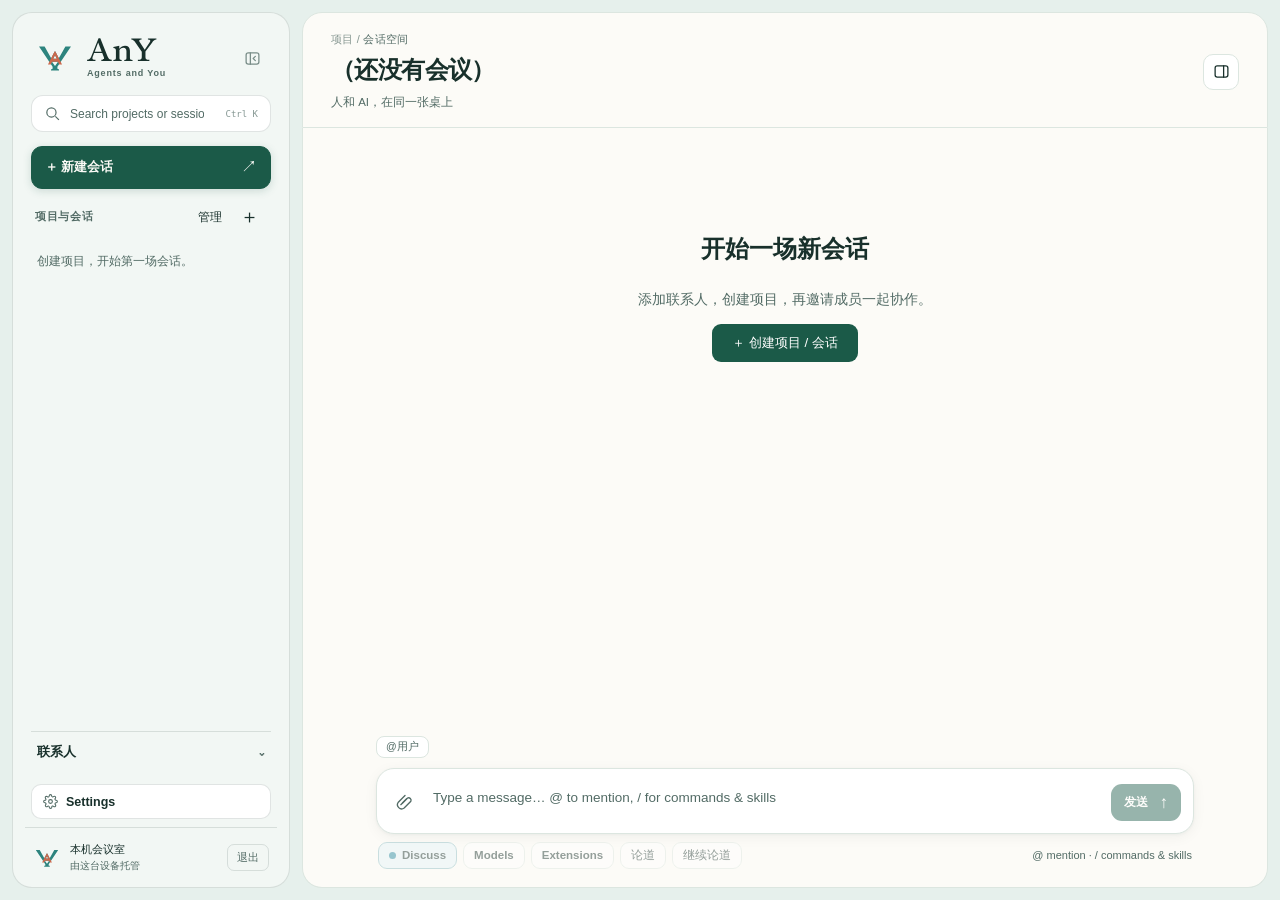
==== commit fc953d92: "Release AnY 2.8.19: rebrand Cojam to AnY, zero-residue shutdown, and full slash commands" ====
--- a/index.html
+++ b/index.html
@@ -25,7 +25,7 @@
 <section class="projects-section"><div class="rh">项目与会话<span class="project-actions"><button type="button" id="bList" aria-label="会话管理、归档与回收站" title="会话管理、归档与回收站">管理</button><button id="projectAdd" aria-label="新建项目" title="新建项目">＋</button></span></div><ul class="rl" id="roomList"></ul></section>
 <details class="contacts-section" id="contactsSection"><summary>联系人 <span id="contactCount"></span><span class="contacts-chevron" aria-hidden="true">⌄</span></summary><div class="rh"><span class="rh-actions"><button id="agentSettingsBtn" title="修改 Agent 程序位置、模型与加入设置" aria-label="Agent 与连接管理">管理</button><button id="contactsAdd" aria-label="接入联系人">＋ 接入</button></span></div><ul id="contactList"></ul></details>
 <button type="button" id="openSettingsBtn" class="nav-settings-btn"><svg class="ui-icon" viewBox="0 0 24 24" fill="none" stroke="currentColor" stroke-width="1.7" stroke-linecap="round" stroke-linejoin="round" aria-hidden="true"><circle cx="12" cy="12" r="3"/><path d="M19.4 15a1.65 1.65 0 0 0 .33 1.82l.06.06a2 2 0 1 1-2.83 2.83l-.06-.06a1.65 1.65 0 0 0-1.82-.33 1.65 1.65 0 0 0-1 1.51V21a2 2 0 1 1-4 0v-.09a1.65 1.65 0 0 0-1-1.51 1.65 1.65 0 0 0-1.82.33l-.06.06a2 2 0 1 1-2.83-2.83l.06-.06a1.65 1.65 0 0 0 .33-1.82 1.65 1.65 0 0 0-1.51-1H3a2 2 0 1 1 0-4h.09a1.65 1.65 0 0 0 1.51-1 1.65 1.65 0 0 0-.33-1.82l-.06-.06a2 2 0 1 1 2.83-2.83l.06.06a1.65 1.65 0 0 0 1.82.33h.01a1.65 1.65 0 0 0 1-1.51V3a2 2 0 1 1 4 0v.09a1.65 1.65 0 0 0 1 1.51h.01a1.65 1.65 0 0 0 1.82-.33l.06-.06a2 2 0 1 1 2.83 2.83l-.06.06a1.65 1.65 0 0 0-.33 1.82v.01a1.65 1.65 0 0 0 1.51 1H21a2 2 0 1 1 0 4h-.09a1.65 1.65 0 0 0-1.51 1Z"/></svg><span data-i18n="nav.settings">设置</span></button>
-<div class="nav-foot"><img src="/static/logo-collaboration.svg" width="28" height="28" alt=""><span>本机会议室<small>由这台设备托管</small></span><button type="button" id="updateApp" title="发现新版本，点击更新" hidden>更新</button><button type="button" id="quitApp" title="停止本机 AnY 服务">退出</button></div></nav>
+<div class="nav-foot"><img src="/static/logo-collaboration.svg" width="28" height="28" alt=""><span>本机会议室<small>由这台设备托管</small></span><button type="button" id="updateApp" title="发现新版本，点击更新" hidden>更新</button><button type="button" id="quitApp" title="停止本机 AnY 服务">退出</button></div><div id="navResizer" class="nav-resizer" aria-hidden="true" title="拖动调整侧栏宽度，双击重置"></div></nav>
 <header>
   <button id="navToggle" aria-label="展开侧栏" title="展开侧栏 (Ctrl+K)"><svg class="ui-icon nav-toggle-icon-desktop" viewBox="0 0 24 24" fill="none" stroke="currentColor" stroke-width="2" stroke-linecap="round" stroke-linejoin="round" aria-hidden="true"><path d="m9 6 6 6-6 6"/></svg><span class="nav-toggle-icon-mobile" aria-hidden="true">☰</span></button>
   <div class="room-heading"><div class="room-overline"><div id="roomContext">会话空间</div></div><div id="title">会议室</div><div class="room-detail"><div id="roomMemberFaces" aria-hidden="true"></div><div id="roomSummary">人和 AI，在同一张桌上</div></div></div><div id="wd"></div><span id="modeTag">干活模式</span>
@@ -36,11 +36,12 @@
 <div id="cmenu"></div>
 <div id="sideBg"></div>
 <aside id="side" role="dialog" aria-modal="true" aria-label="会议详情与看板" tabindex="-1" inert>
-  <div class="sh"><span data-i18n="side.title">会议详情与看板</span><button type="button" id="sideX" aria-label="关闭会议详情">&times;</button></div>
+  <div class="sh"><span data-i18n="side.title">会议详情与看板</span><div class="side-window-actions"><button type="button" id="sidePin" aria-pressed="false">固定</button><button type="button" id="sideX" aria-label="关闭会议详情">&times;</button></div></div>
   <div class="side-actions" aria-label="会话管理"><button type="button" id="bRename">改名</button><button type="button" id="bAgents">成员与权限</button><button type="button" id="bWrap">整理并落盘</button></div>
   <div class="side-tabs" id="sideTabs" role="tablist" aria-label="右侧栏视图">
     <button type="button" role="tab" data-side-tab="agents" aria-selected="true" data-i18n="side.tabAgents">成员</button>
     <button type="button" role="tab" data-side-tab="board" aria-selected="false" data-i18n="side.tabBoard">看板</button>
+    <button type="button" role="tab" data-side-tab="changes" aria-selected="false" data-i18n="side.tabChanges">改动</button>
     <button type="button" role="tab" data-side-tab="output" aria-selected="false" data-i18n="side.tabOutput">产出</button>
   </div>
   <div id="sideAgentsPane" class="side-pane" data-side-group="agents"></div>
@@ -51,7 +52,8 @@
   <section class="card" data-k="board" data-side-group="board"><h4><span class="ct">看板</span><span class="cn" id="boardN"></span></h4>
     <div class="cb" id="board"><ul id="boardList"></ul>
       <div class="badd"><select id="bKind"><option value="todo">待办</option><option value="note">公告</option></select><input id="bText" maxlength="500" placeholder="加一条…"><button type="button" id="bAdd">加</button></div></div></section>
-  <section class="card" data-k="claims" data-side-group="board"><h4><span class="ct">正在改的文件</span><span class="cn" id="claimN"></span><button type="button" id="cMine" title="你自己在手动改的文件，占住它，AI 就不会去改">我在改…</button></h4>
+  <div id="sideChangesPane" class="side-pane" data-side-group="changes" hidden></div>
+  <section class="card" data-k="claims" data-side-group="changes"><h4><span class="ct">正在改的文件</span><span class="cn" id="claimN"></span><button type="button" id="cMine" title="你自己在手动改的文件，占住它，AI 就不会去改">我在改…</button></h4>
     <div class="cb" id="claims"><ul id="claimList"></ul></div></section>
   <section class="card" data-k="env" data-side-group="output"><h4><span class="ct">环境</span></h4><div class="cb" id="envBox"></div></section>
   <section class="card" data-k="ctx" data-side-group="agents"><h4><span class="ct">上下文</span></h4><div class="cb" id="ctxBox"></div></section>
@@ -88,6 +90,7 @@
       <button type="button" id="composerModelBtn" class="composer-chip model-chip" aria-haspopup="dialog" aria-expanded="false" title="查看或切换当前会话模型">模型</button>
       <button type="button" id="composerExtBtn" class="composer-chip ext-chip" title="配置本会话技能、MCP 与扩展 (/skills)">扩展</button>
       <button type="button" id="debateBtn" class="composer-chip">论道</button>
+      <button type="button" id="debateContinueBtn" class="composer-chip" hidden>继续论道</button>
     </div>
     <div class="composer-meta"><span id="composerTargetHint" class="composer-target-hint"></span><span class="composer-shortcuts" data-i18n="composer.hint">@ 指定成员 · / 命令与技能</span></div>
   </div>
--- a/static/workspace.css
+++ b/static/workspace.css
@@ -7,6 +7,9 @@
 #contactList{list-style:none;margin:0;padding:0;max-height:30vh;overflow:auto}
 #contactList button{display:flex;align-items:center;gap:10px;width:100%;padding:8px 10px;text-align:left;border:0;border-radius:8px;background:none;color:var(--fg);font-size:13px}
 #contactList button:hover,.project-head button:hover{background:var(--hover)}
+#roomList a[draggable="true"]{cursor:grab}
+#roomList .room-drag-source{opacity:.55;cursor:grabbing}
+#roomList .project-drop-target>.project-head{border-radius:7px;background:var(--hover);outline:2px solid currentColor;outline-offset:-2px}
 #contactList small,.contact-manage small{display:block;font-size:11px;color:var(--mut)}
 #contactList .contact-channel{padding-left:2px;color:var(--mut)}
 #rooms .rh #contactsAdd,#rooms .rh #contactsScan,#rooms .rh #connSettingsBtn,#rooms .rh #agentSettingsBtn{margin-left:0;font-size:12px;padding:2px 7px;line-height:23px}
@@ -36,7 +39,8 @@
 #connError{color:var(--danger);font-size:13px;margin:12px 0 0}#connError:empty{display:none}#connBaseHint.warn,.connection-base-warning{color:var(--danger)!important;font-weight:600}.connection-device{display:flex;align-items:center;justify-content:space-between;gap:10px;border:1px solid var(--line);border-radius:9px;padding:10px 12px;margin:8px 0}.connection-device small{display:block;color:var(--mut);font-size:11px;margin-top:3px}.connection-qr{display:inline-block;margin:10px 0;padding:10px;background:#fff;border:1px solid var(--line);border-radius:10px}.connection-qr img,.connection-qr canvas{width:168px!important;height:168px!important}.connection-instructions{font-size:13px;padding-left:22px;line-height:1.8}#connCredentials pre{background:var(--soft);border:1px solid var(--line);border-radius:8px;padding:12px;font:12px/1.6 var(--mono);white-space:pre-wrap;overflow-wrap:anywhere}#connCredentials button{margin:4px 6px 4px 0}.connection-actions{margin-top:22px;flex-wrap:wrap}.connection-actions #connLater,.connection-actions #connSaveOnly{font-size:12px;color:var(--mut)}.connection-complete{text-align:center;padding:22px 4px}.connection-complete .connection-symbol{margin:0 auto;background:color-mix(in srgb,#10a37f 12%,var(--soft));color:#10a37f;width:54px;height:54px;font-size:30px}.connection-complete h3{margin-top:16px!important}#connPermissions{padding-left:0;margin:12px 0}
 @media(max-width:540px){.connection-steps{gap:4px}.connection-steps li{font-size:10px;gap:3px}.connection-steps li span{width:19px;height:19px}.connection-choice{padding:12px!important}.connection-actions{justify-content:stretch}.connection-actions button{flex:1}.connection-actions .pri{flex-basis:100%}.perm-grid{grid-template-columns:1fr;padding-left:20px}.perm-bulk-perms{margin-left:0;width:100%}}
 @media(min-width:850px){
- body{display:grid;grid-template-columns:276px minmax(0,1fr);grid-template-rows:auto minmax(0,1fr) auto auto;grid-template-areas:"rooms head" "rooms feed" "rooms status" "rooms foot";transition:grid-template-columns .24s cubic-bezier(.4,0,.2,1)}
+ body{display:grid;grid-template-columns:var(--nav-w,276px) minmax(0,1fr);grid-template-rows:auto minmax(0,1fr) auto auto;grid-template-areas:"rooms head" "rooms feed" "rooms status" "rooms foot";transition:grid-template-columns .24s cubic-bezier(.4,0,.2,1)}
+ body.nav-resizing{transition:none;user-select:none;cursor:col-resize}
  body.nav-collapsed{grid-template-columns:0px minmax(0,1fr)}
  #navClose{display:inline-flex;align-items:center;justify-content:center}
  #navToggle{display:inline-flex;align-items:center;justify-content:center;position:fixed;left:0;top:50%;transform:translate(-110%,-50%);width:20px;height:60px;padding:0;z-index:30;background:var(--bar);color:var(--mut);border:1px solid var(--line);border-left:0;border-radius:0 12px 12px 0;box-shadow:var(--shadow);opacity:0;pointer-events:none;transition:transform .22s cubic-bezier(.4,0,.2,1),opacity .18s ease,width .15s ease,color .15s ease}
@@ -44,8 +48,12 @@
  body.nav-collapsed #navToggle:hover{width:28px;opacity:1;color:var(--fg)}
  #navToggle .nav-toggle-icon-mobile{display:none}
  #navToggle .nav-toggle-icon-desktop{display:block;width:15px;height:15px}
- #rooms{display:block;grid-area:rooms;min-width:0;min-height:0;max-height:none;overflow-x:hidden;overflow-y:auto;padding:22px 12px;background:var(--side);border-right:1px solid var(--line);border-bottom:0;transition:transform .24s cubic-bezier(.4,0,.2,1),opacity .18s ease,padding .24s ease,border-color .24s ease,visibility 0s linear 0s}
- #rooms>*{min-width:220px}
+ #rooms{position:relative;display:block;grid-area:rooms;min-width:0;min-height:0;max-height:none;overflow-x:hidden;overflow-y:auto;padding:22px 12px;background:var(--side);border-right:1px solid var(--line);border-bottom:0;transition:transform .24s cubic-bezier(.4,0,.2,1),opacity .18s ease,padding .24s ease,border-color .24s ease,visibility 0s linear 0s}
+ .nav-resizer{position:absolute;top:0;right:0;bottom:0;width:6px;cursor:col-resize;z-index:5}
+ .nav-resizer::after{content:'';position:absolute;top:0;right:0;bottom:0;width:2px;background:transparent;transition:background .15s ease}
+ .nav-resizer:hover::after,body.nav-resizing .nav-resizer::after{background:var(--accent)}
+ body.nav-collapsed .nav-resizer{display:none}
+ #rooms>*:not(.nav-resizer){min-width:200px}
  body.nav-collapsed #rooms{padding-left:0;padding-right:0;border-right-color:transparent;overflow:hidden;opacity:0;pointer-events:none;transform:translateX(-104%);visibility:hidden;transition:transform .24s cubic-bezier(.4,0,.2,1),opacity .18s ease,padding .24s ease,border-color .24s ease,visibility 0s linear .24s}
  header{grid-area:head;flex-direction:row;align-items:center;justify-content:initial;gap:8px;padding:14px 22px;overflow:visible;background:var(--bar);border-right:0;border-bottom:1px solid var(--line)}
  body.work header{box-shadow:inset 0 -2px 0 var(--work)}#title{font-size:16px;line-height:1.4;white-space:nowrap;flex-basis:60%}#title .wdn{display:inline}#wd{display:none}#modeTag{margin:0}#bar{display:flex;flex-wrap:wrap;gap:6px;width:100%}#bar button{font-size:12px;padding:5px 9px}#bar .cap{grid-column:auto;white-space:nowrap;line-height:1.4;padding:5px 9px;border-radius:8px;box-shadow:none}#bar #caps .cap:first-child{margin-top:0}#bar .cap .cm,#bar .cap .cs,#bar .cap .cx{display:inline;padding-left:0;font-size:11px}#bar .cap .cm::before,#bar .cap .cs::before,#bar .cap .cx::before{content:' · '}#bar .cap .cm{display:none}
@@ -54,6 +62,7 @@
 }
 .agent-settings-tabs{display:flex;gap:6px;flex-wrap:wrap;margin:16px 0;border-bottom:1px solid var(--line);padding-bottom:12px}#mbox .agent-settings-tabs button[aria-pressed="true"]{background:var(--btn);border-color:var(--btn);color:var(--btn-fg,#fff)}.agent-settings section[hidden]{display:none}.agent-settings section>label{display:block;margin:14px 0 6px;font-size:13px}.agent-settings section>input,.agent-settings section>select{width:100%;box-sizing:border-box}.agent-settings h4{margin:18px 0 9px}.agent-settings details{margin:18px 0}.agent-settings summary{cursor:pointer}.agent-value-row{display:flex;gap:8px;margin:8px 0}.agent-value-row input{min-width:0;flex:1}.agent-value-row button{flex:none}.agent-list-editor>button{margin:4px 0 8px}.agent-model-row{border:1px solid var(--line);border-radius:10px;padding:8px 12px;margin:10px 0}.agent-efforts{display:flex;flex-wrap:wrap;gap:10px}.agent-efforts label,.agent-settings .agent-check{display:flex;align-items:center;gap:7px}.agent-room-row{display:flex;justify-content:space-between;align-items:center;gap:12px;padding:12px 0;border-bottom:1px solid var(--line)}.agent-room-row span{min-width:0;overflow-wrap:anywhere}.agent-room-row small{display:block;color:var(--mut);margin-top:5px}.agent-room-row button{flex:none}.agent-settings-actions{position:sticky;bottom:-20px;background:var(--bg);padding:12px 0;margin-top:12px}#agentSettingsMessage{overflow-wrap:anywhere}.rh-actions{flex-wrap:wrap}
 @media(max-width:849px){
+ .nav-resizer{display:none}
  #navToggle,#navClose{display:inline-flex;align-items:center;justify-content:center}#navToggle .nav-toggle-icon-desktop{display:none}#navToggle .nav-toggle-icon-mobile{display:inline}#rooms{display:block;position:fixed;top:0;left:0;bottom:0;width:min(300px,88vw);z-index:61;background:var(--side);padding:16px 12px;overflow:auto;transform:translateX(-105%);transition:transform .2s}body.nav-open #rooms{transform:none}body.nav-open #navShade{display:block;position:fixed;inset:0;background:#0007;z-index:60}#contactList{max-height:28vh}.perm-grid{grid-template-columns:repeat(2,minmax(0,1fr))}#mbox{max-width:95vw}
 }
 
--- a/static/studio.css
+++ b/static/studio.css
@@ -293,3 +293,5 @@
 #boardList .board-section-heading[data-board-section=note]{--column-ink:var(--accent);background:var(--studio-sky)}
 #boardList .board-section-heading[data-board-section=done]{--column-ink:var(--faint);background:var(--soft)}
 #boardList .board-section-heading span{font:11px var(--mono);color:var(--mut)}
+#cmenu .cm-sep{height:1px;background:var(--line);margin:4px 6px}
+#cmenu .cm-label{padding:4px 10px;font-size:11px;color:var(--mut)}
--- a/static/harness-ui.css
+++ b/static/harness-ui.css
@@ -132,6 +132,51 @@
   color: var(--fg);
   box-shadow: var(--shadow);
 }
+
+.side-window-actions { display: flex; align-items: center; gap: 8px; }
+#sidePin { display: none; }
+.side-agent-activity { font-weight: 650; color: var(--fg); }
+.msg.sys.has-room-feedback, .msg.sys.step { border-radius: 12px; }
+.msg.sys.has-room-feedback { width: min(100%, 490px); padding: 10px 13px; text-align: left; }
+.room-feedback { margin-top: 6px; }
+.room-feedback-state { display: block; }
+.room-feedback-actions { display: flex; flex-wrap: wrap; gap: 6px; }
+.room-feedback-actions:not(:empty) { margin-top: 7px; }
+.room-feedback-actions button, .inspect-step { font-size: 12px; }
+.room-feedback-error { color: var(--err, #b83227); margin: 6px 0 0; }
+.inspect-step { margin-inline-start: 6px; }
+#sideChangesPane { display: grid; gap: 10px; align-content: start; }
+.change-step-label { display: grid; gap: 5px; color: var(--mut); font-size: 12px; }
+.change-step-label select { min-width: 0; width: 100%; color: var(--fg); background: var(--bar); border: 1px solid var(--line); border-radius: 7px; padding: 7px; }
+.change-files { display: grid; gap: 4px; max-height: 210px; overflow: auto; }
+.change-files button { text-align: left; overflow-wrap: anywhere; }
+.change-files button span { margin-inline-end: 8px; color: var(--mut); font-family: ui-monospace, monospace; }
+.change-files button[aria-pressed="true"] { border-color: var(--accent); color: var(--fg); }
+.change-diff { overflow: auto; color: var(--mut); font-size: 12px; }
+.change-diff pre { margin: 0; padding: 8px; overflow: auto; max-height: 360px; border: 1px solid var(--line); border-radius: 8px; background: var(--bar); color: var(--fg); font: 12px/1.55 ui-monospace, monospace; }
+.change-diff pre span { display: block; min-width: max-content; }
+.change-diff .diff-add { background: color-mix(in srgb, #4ba879 20%, transparent); }
+.change-diff .diff-remove { background: color-mix(in srgb, #dc6258 20%, transparent); }
+
+@media (min-width: 1200px) {
+  #sidePin { display: inline-block; }
+  body.meeting-side-docked {
+    grid-template-columns: 278px minmax(0, 1fr) minmax(290px, 324px);
+    grid-template-areas: "rooms head side" "rooms feed side" "rooms status side" "rooms foot side";
+  }
+  body.meeting-side-docked.nav-collapsed { grid-template-columns: 0 minmax(0, 1fr) minmax(290px, 324px); column-gap: 10px; }
+  body.meeting-side-docked #side {
+    grid-area: side;
+    position: static !important;
+    width: auto;
+    min-height: 0;
+    border: 1px solid var(--line);
+    border-radius: 15px;
+    box-shadow: none;
+    transform: none;
+    z-index: auto !important;
+  }
+}
 #side [data-side-group][hidden] {
   display: none !important;
 }
@@ -542,6 +587,46 @@
   background: var(--bg);
   color: var(--mut);
 }
+.slash-section-head {
+  display: flex;
+  align-items: center;
+  justify-content: space-between;
+  gap: 8px;
+  padding: 6px 10px 4px;
+  margin-top: 2px;
+  font-size: 11px;
+  font-weight: 700;
+  color: var(--mut);
+  letter-spacing: 0.02em;
+}
+.slash-section-meta {
+  font-weight: 600;
+  opacity: 0.85;
+}
+.slash-cmd-arg {
+  font-size: 10.5px;
+  font-family: var(--mono);
+  color: var(--mut);
+  background: var(--bg);
+  border: 1px solid var(--line);
+  border-radius: 6px;
+  padding: 1px 6px;
+  flex: none;
+}
+.slash-help-table {
+  width: 100%;
+  border-collapse: collapse;
+  font-size: 12px;
+}
+.slash-help-table td {
+  padding: 6px 8px;
+  border-bottom: 1px solid var(--line);
+  vertical-align: top;
+}
+.slash-help-table td:first-child {
+  white-space: nowrap;
+  width: 170px;
+}
 
 /* ===== Global Settings Modal ===== */
 #mbox:has(#appSettingsModal) {
@@ -826,3 +911,237 @@
     grid-template-columns: 1fr;
   }
 }
+
+/* ===== Empty-Room Onboarding & Real-Reply Verification ===== */
+.room-onboarding {
+  max-width: 680px;
+  margin: 24px auto;
+  padding: 22px 24px;
+  border: 1px solid var(--line);
+  border-radius: 16px;
+  background: var(--bar);
+  color: var(--fg);
+  box-shadow: var(--shadow-sm);
+}
+.onboard-head h2 {
+  margin: 0;
+  font-size: 18px;
+  font-weight: 650;
+}
+.onboard-head p {
+  margin: 6px 0 0;
+  font-size: 13px;
+  color: var(--mut);
+  line-height: 1.5;
+}
+.onboard-steps {
+  display: grid;
+  gap: 12px;
+  margin-top: 16px;
+}
+.onboard-step {
+  display: grid;
+  grid-template-columns: 28px minmax(0, 1fr);
+  gap: 12px;
+  padding: 14px;
+  border: 1px solid var(--line);
+  border-radius: 12px;
+  background: var(--bg);
+}
+.onboard-step.is-active {
+  border-color: var(--accent);
+  box-shadow: 0 0 0 1px color-mix(in srgb, var(--accent) 22%, transparent);
+}
+.onboard-step.is-done {
+  border-color: color-mix(in srgb, var(--codex, #10a37f) 45%, var(--line));
+}
+.onboard-step.is-disabled {
+  opacity: 0.65;
+}
+.onboard-step-num {
+  width: 28px;
+  height: 28px;
+  border-radius: 999px;
+  display: inline-flex;
+  align-items: center;
+  justify-content: center;
+  font-size: 12px;
+  font-weight: 700;
+  border: 1px solid var(--line);
+  background: var(--soft);
+  color: var(--fg);
+}
+.onboard-step.is-active .onboard-step-num {
+  background: var(--accent);
+  border-color: var(--accent);
+  color: #fff;
+}
+.onboard-step.is-done .onboard-step-num {
+  background: var(--codex, #10a37f);
+  border-color: var(--codex, #10a37f);
+  color: #fff;
+}
+.onboard-step-body h3 {
+  margin: 2px 0 6px;
+  font-size: 14px;
+  font-weight: 650;
+}
+.onboard-step-body p {
+  margin: 0;
+  font-size: 12.5px;
+  color: var(--mut);
+  line-height: 1.5;
+}
+.onboard-ai-chips {
+  display: flex;
+  flex-wrap: wrap;
+  gap: 6px;
+  margin-top: 8px;
+}
+.onboard-ai-chip {
+  display: inline-flex;
+  align-items: center;
+  gap: 6px;
+  padding: 3px 9px;
+  border-radius: 999px;
+  border: 1px solid var(--line);
+  background: var(--bar);
+  font-size: 12px;
+}
+.onboard-ai-dot {
+  width: 8px;
+  height: 8px;
+  border-radius: 999px;
+  background: var(--c, var(--accent));
+}
+.onboard-prompt-preview {
+  margin-top: 8px;
+  padding: 8px 10px;
+  border-radius: 8px;
+  border: 1px dashed var(--line);
+  background: var(--soft);
+  font-size: 12px;
+  color: var(--fg);
+  line-height: 1.45;
+}
+.onboard-actions {
+  display: flex;
+  flex-wrap: wrap;
+  gap: 8px;
+  margin-top: 10px;
+}
+.onboard-actions button {
+  padding: 6px 12px;
+  border-radius: 8px;
+  border: 1px solid var(--line);
+  background: var(--bar);
+  color: var(--fg);
+  font-size: 12.5px;
+  cursor: pointer;
+}
+.onboard-actions button.pri {
+  background: var(--accent);
+  border-color: var(--accent);
+  color: #fff;
+  font-weight: 600;
+}
+.onboard-actions button:disabled {
+  opacity: 0.5;
+  cursor: not-allowed;
+}
+.onboard-starters {
+  display: flex;
+  flex-wrap: wrap;
+  gap: 6px;
+  margin-top: 8px;
+}
+.onboard-starter {
+  padding: 5px 10px;
+  border-radius: 999px;
+  border: 1px solid var(--line);
+  background: var(--bar);
+  color: var(--fg);
+  font-size: 12px;
+  cursor: pointer;
+  text-align: left;
+}
+.onboard-starter:hover {
+  border-color: var(--accent);
+  background: var(--soft);
+}
+.room-verify-banner {
+  max-width: 780px;
+  margin: 12px auto 4px;
+  padding: 10px 14px;
+  border: 1px solid var(--line);
+  border-radius: 12px;
+  background: var(--bar);
+  color: var(--fg);
+  display: flex;
+  flex-wrap: wrap;
+  align-items: center;
+  gap: 10px;
+  box-shadow: var(--shadow-sm);
+}
+.room-verify-banner.is-done {
+  border-color: color-mix(in srgb, var(--codex, #10a37f) 50%, var(--line));
+}
+.room-verify-summary {
+  font-size: 12.5px;
+  font-weight: 600;
+}
+.room-verify-chips {
+  display: flex;
+  flex-wrap: wrap;
+  gap: 6px;
+  flex: 1 1 auto;
+}
+.verify-chip {
+  display: inline-flex;
+  align-items: center;
+  gap: 5px;
+  padding: 2px 8px;
+  border-radius: 999px;
+  border: 1px solid var(--line);
+  background: var(--soft);
+  font-size: 11.5px;
+}
+.verify-chip.is-replied {
+  color: var(--codex, #10a37f);
+  border-color: color-mix(in srgb, var(--codex, #10a37f) 45%, var(--line));
+}
+.verify-chip.is-running {
+  color: var(--accent);
+  border-color: color-mix(in srgb, var(--accent) 45%, var(--line));
+}
+.verify-chip.is-failed {
+  color: var(--danger);
+  border-color: color-mix(in srgb, var(--danger) 45%, var(--line));
+}
+.room-verify-close {
+  margin-left: auto;
+  border: 1px solid var(--line);
+  background: transparent;
+  color: var(--mut);
+  border-radius: 7px;
+  padding: 3px 9px;
+  font-size: 11.5px;
+  cursor: pointer;
+}
+.room-verify-close:hover {
+  background: var(--soft);
+  color: var(--fg);
+}
+@media (max-width: 680px) {
+  .room-onboarding {
+    margin: 12px 8px;
+    padding: 16px;
+  }
+  .onboard-step {
+    grid-template-columns: 1fr;
+    gap: 8px;
+  }
+  .room-verify-banner {
+    margin: 8px;
+  }
+}
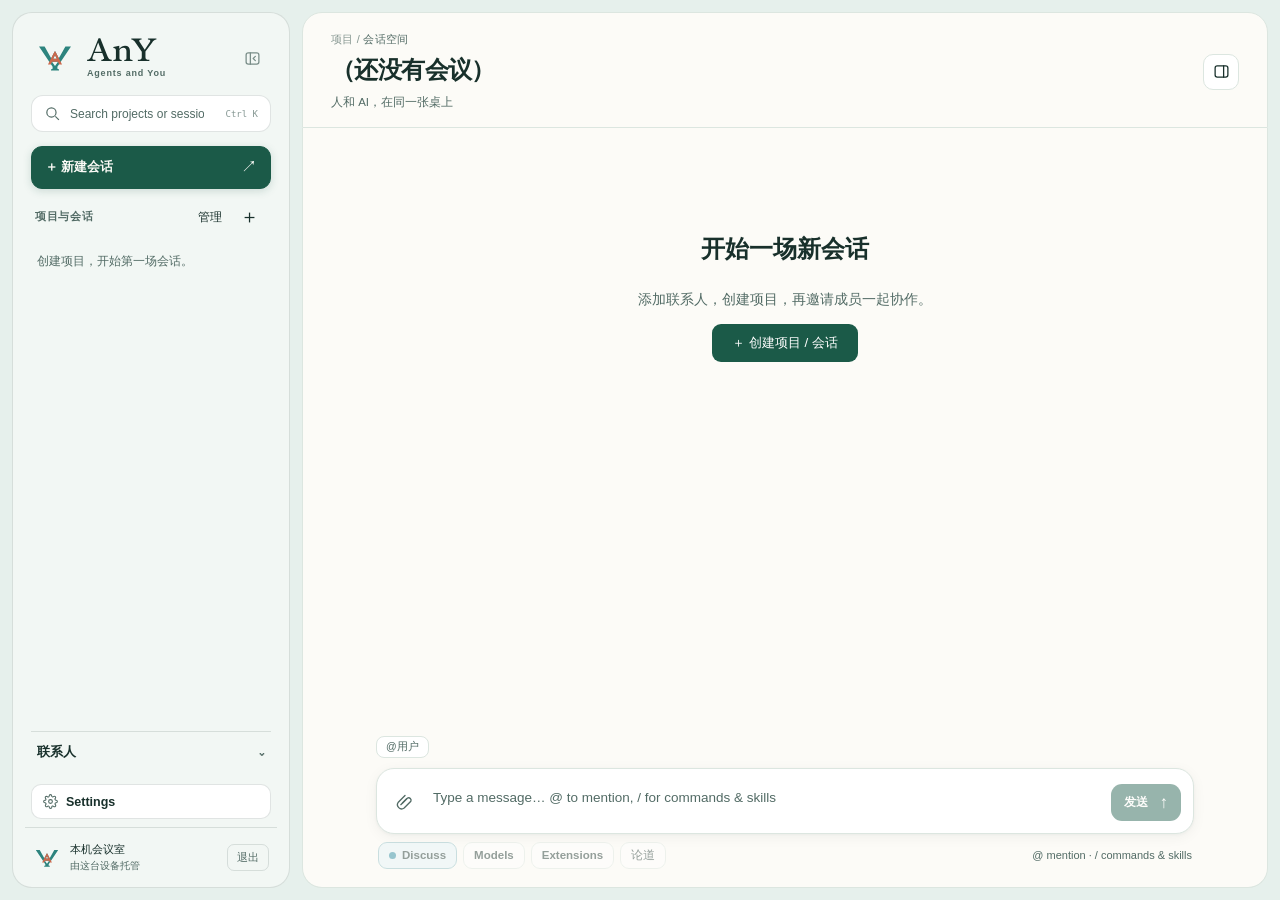
==== commit 0f79d584: "Release AnY 2.8.20: project settings & worktrees, tutorial in settings, inline debate continue, clea" ====
--- a/index.html
+++ b/index.html
@@ -90,7 +90,6 @@
       <button type="button" id="composerModelBtn" class="composer-chip model-chip" aria-haspopup="dialog" aria-expanded="false" title="查看或切换当前会话模型">模型</button>
       <button type="button" id="composerExtBtn" class="composer-chip ext-chip" title="配置本会话技能、MCP 与扩展 (/skills)">扩展</button>
       <button type="button" id="debateBtn" class="composer-chip">论道</button>
-      <button type="button" id="debateContinueBtn" class="composer-chip" hidden>继续论道</button>
     </div>
     <div class="composer-meta"><span id="composerTargetHint" class="composer-target-hint"></span><span class="composer-shortcuts" data-i18n="composer.hint">@ 指定成员 · / 命令与技能</span></div>
   </div>
--- a/static/workspace.css
+++ b/static/workspace.css
@@ -18,7 +18,7 @@
 .hb-grid{display:grid;grid-template-columns:repeat(2,minmax(0,1fr));gap:10px 14px;margin:12px 0}.hb-grid label{display:block;font-size:13px}.hb-grid input,.hb-grid select{display:block;width:100%;margin-top:5px;box-sizing:border-box}
 .badge{display:inline-block;padding:1px 7px;border-radius:99px;font-size:11px;border:1px solid var(--line);color:var(--mut)}.badge.ok{color:#10a37f;border-color:color-mix(in srgb,#10a37f 45%,var(--line))}
 .avatar{display:grid;place-items:center;flex:none;width:30px;height:30px;font-weight:700;border-radius:9px;color:var(--c);background:color-mix(in srgb,var(--c) 14%,transparent)}
-.project-head{display:flex;align-items:center;gap:4px;margin-top:6px}.project-head button{border:0;background:none;color:var(--fg);padding:8px;border-radius:7px;font-size:13px}.project-head button:first-child{display:flex;gap:7px;flex:1;min-width:0;text-align:left;font-weight:600}.project-head span{overflow:hidden;text-overflow:ellipsis;white-space:nowrap}.project-head button:last-child{color:var(--mut);font-size:18px;padding:0 8px}
+.project-head{display:flex;align-items:center;gap:4px;margin-top:6px}.project-head button{border:0;background:none;color:var(--fg);padding:8px;border-radius:7px;font-size:13px}.project-head button:first-child{display:flex;gap:7px;flex:1;min-width:0;text-align:left;font-weight:600}.project-head span{overflow:hidden;text-overflow:ellipsis;white-space:nowrap}.project-head button:not(:first-child){color:var(--mut);font-size:14px;padding:2px 6px;flex:none}.project-head button:last-child{font-size:18px;padding:0 8px}
 .project-rooms{padding-left:13px;border-left:1px solid var(--line);margin-left:14px}.project-rooms[hidden]{display:none}.nav-new{margin:20px 8px 8px;border:1px solid var(--line);background:var(--bar);color:var(--fg);padding:9px;border-radius:8px}.nav-empty{font-size:12px;padding:12px;color:var(--mut)}
 #mbox>label{display:block;font-size:13px;margin-top:14px}#mbox>label>input,#mbox>label>select,#mbox>label>textarea,#cConfig input,#cConfig textarea{display:block;width:100%;margin-top:6px}#mbox select{font:inherit;padding:8px;background:var(--soft);color:var(--fg);border:1px solid var(--line);border-radius:7px}#mbox input[type=checkbox]{width:auto;margin:0;accent-color:var(--btn)}
 #agentCustomModel label{display:block;margin:12px 0 6px;font-size:13px}#agentCustomModel input{width:100%;box-sizing:border-box}
--- a/static/studio.css
+++ b/static/studio.css
@@ -74,7 +74,7 @@
 #contactList .contact-row>.contact-delete:hover{background:var(--hover);color:var(--danger)}
 .avatar{width:31px;height:31px;border-radius:10px;font-size:11px;font-weight:600;border:1px solid color-mix(in srgb,var(--c) 28%,transparent);background:color-mix(in srgb,var(--c) 12%,var(--bar));color:var(--c)}
 .projects-section{flex:1;padding-bottom:14px}
-.project-head{margin-top:6px}.project-head button:first-child{font-size:12px;color:var(--mut);padding:7px 9px;gap:6px}.project-head button:last-child{font-size:16px;color:var(--mut)}
+.project-head{margin-top:6px}.project-head button:first-child{font-size:12px;color:var(--mut);padding:7px 9px;gap:6px}.project-head button:not(:first-child){font-size:13px;color:var(--mut);padding:3px 6px}.project-head button:last-child{font-size:16px;color:var(--mut);padding:0 7px}
 .project-head button:first-child::before{display:none}
 .project-rooms{border-left:1px solid var(--line);padding-left:8px;margin-left:17px}
 .rl li a{font-size:12.5px;font-weight:450;padding:8px 10px;border-radius:9px;margin:3px 0;gap:8px;line-height:1.45}
--- a/static/harness-ui.css
+++ b/static/harness-ui.css
@@ -1132,6 +1132,15 @@
   background: var(--soft);
   color: var(--fg);
 }
+#feed .msg #debateContinueBtn {
+  margin-top: 8px;
+  display: inline-flex;
+}
+#feed .msg.sys #debateContinueBtn {
+  display: block;
+  margin: 8px auto 0;
+}
+
 @media (max-width: 680px) {
   .room-onboarding {
     margin: 12px 8px;
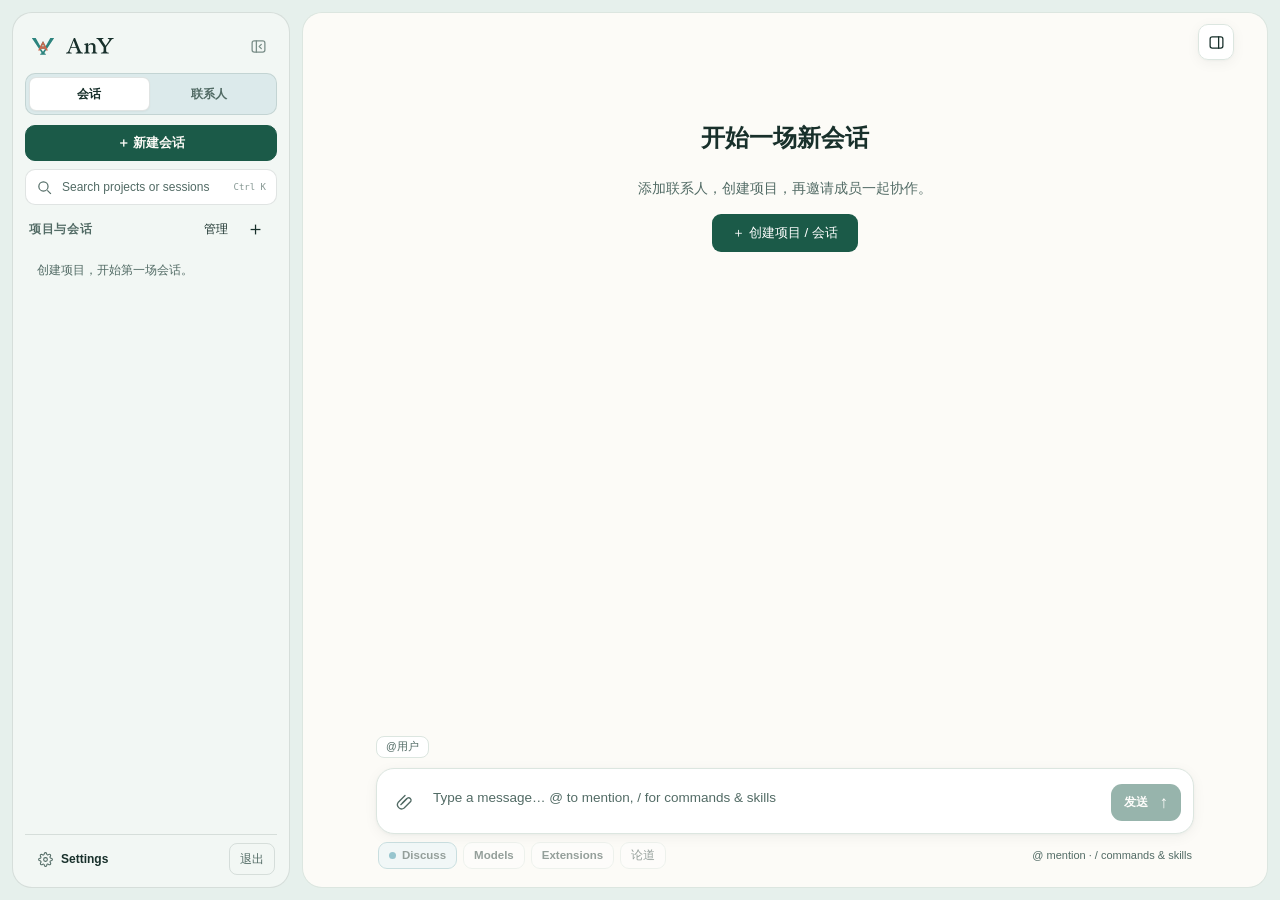
==== commit 07b230c8: "Release AnY 2.8.28 with instant slash commands and a compact workspace" ====
--- a/index.html
+++ b/index.html
@@ -18,19 +18,23 @@
 <body>
 <div id="navShade"></div>
 <nav id="rooms" aria-label="联系人和项目"><div class="brand">
-  <span class="brand-lockup"><img src="/static/logo-collaboration.svg" width="40" height="40" alt=""><span class="brand-word"><span class="studio-wordmark" role="img" aria-label="AnY"></span><small>Agents and You</small></span></span>
+  <span class="brand-lockup"><img src="/static/logo-collaboration.svg" width="28" height="28" alt=""><span class="studio-wordmark" role="img" aria-label="AnY"></span></span>
   <button id="navClose" aria-label="收起侧栏" title="收起侧栏 (Ctrl+K)"><svg class="ui-icon" viewBox="0 0 24 24" fill="none" stroke="currentColor" stroke-width="1.8" stroke-linecap="round" stroke-linejoin="round" aria-hidden="true"><rect x="3" y="4" width="18" height="16" rx="3"/><path d="M9 4v16"/><path d="m16 9-3 3 3 3"/></svg></button>
-</div><label class="nav-search" for="navSearch"><svg class="ui-icon" viewBox="0 0 24 24" fill="none" stroke="currentColor" stroke-width="1.7" aria-hidden="true"><circle cx="10.5" cy="10.5" r="6.5"/><path d="m16 16 5 5"/></svg><input id="navSearch" type="search" placeholder="搜索项目或会话" autocomplete="off"><kbd aria-hidden="true">⌘ K</kbd></label>
-<button id="rNew" class="nav-new">＋ 新建会话<span aria-hidden="true">↗</span></button>
+</div>
+<div class="nav-switch" role="group" aria-label="侧栏视图"><button type="button" id="navSessionsButton" aria-controls="navSessions" aria-pressed="true">会话</button><button type="button" id="navContactsButton" aria-controls="contactsSection" aria-pressed="false">联系人 <span id="contactCount"></span></button></div>
+<section id="navSessions" class="nav-pane" aria-label="会话">
+<button id="rNew" class="nav-new" type="button">＋ 新建会话</button>
+<label class="nav-search" for="navSearch"><svg class="ui-icon" viewBox="0 0 24 24" fill="none" stroke="currentColor" stroke-width="1.7" aria-hidden="true"><circle cx="10.5" cy="10.5" r="6.5"/><path d="m16 16 5 5"/></svg><input id="navSearch" type="search" placeholder="搜索项目或会话" aria-label="搜索项目或会话" autocomplete="off"><kbd aria-hidden="true">⌘ K</kbd></label>
 <section class="projects-section"><div class="rh">项目与会话<span class="project-actions"><button type="button" id="bList" aria-label="会话管理、归档与回收站" title="会话管理、归档与回收站">管理</button><button id="projectAdd" aria-label="新建项目" title="新建项目">＋</button></span></div><ul class="rl" id="roomList"></ul></section>
-<details class="contacts-section" id="contactsSection"><summary>联系人 <span id="contactCount"></span><span class="contacts-chevron" aria-hidden="true">⌄</span></summary><div class="rh"><span class="rh-actions"><button id="agentSettingsBtn" title="修改 Agent 程序位置、模型与加入设置" aria-label="Agent 与连接管理">管理</button><button id="contactsAdd" aria-label="接入联系人">＋ 接入</button></span></div><ul id="contactList"></ul></details>
+</section>
+<section class="nav-pane contacts-section" id="contactsSection" aria-label="联系人" hidden><div class="rh"><span>全部联系人</span><span class="rh-actions"><button id="agentSettingsBtn" title="修改 Agent 程序位置、模型与加入设置" aria-label="Agent 与连接管理">管理</button><button id="contactsAdd" aria-label="接入联系人">＋ 接入</button></span></div><ul id="contactList"></ul></section>
+<div class="nav-foot">
 <button type="button" id="openSettingsBtn" class="nav-settings-btn"><svg class="ui-icon" viewBox="0 0 24 24" fill="none" stroke="currentColor" stroke-width="1.7" stroke-linecap="round" stroke-linejoin="round" aria-hidden="true"><circle cx="12" cy="12" r="3"/><path d="M19.4 15a1.65 1.65 0 0 0 .33 1.82l.06.06a2 2 0 1 1-2.83 2.83l-.06-.06a1.65 1.65 0 0 0-1.82-.33 1.65 1.65 0 0 0-1 1.51V21a2 2 0 1 1-4 0v-.09a1.65 1.65 0 0 0-1-1.51 1.65 1.65 0 0 0-1.82.33l-.06.06a2 2 0 1 1-2.83-2.83l.06-.06a1.65 1.65 0 0 0 .33-1.82 1.65 1.65 0 0 0-1.51-1H3a2 2 0 1 1 0-4h.09a1.65 1.65 0 0 0 1.51-1 1.65 1.65 0 0 0-.33-1.82l-.06-.06a2 2 0 1 1 2.83-2.83l.06.06a1.65 1.65 0 0 0 1.82.33h.01a1.65 1.65 0 0 0 1-1.51V3a2 2 0 1 1 4 0v.09a1.65 1.65 0 0 0 1 1.51h.01a1.65 1.65 0 0 0 1.82-.33l.06-.06a2 2 0 1 1 2.83 2.83l-.06.06a1.65 1.65 0 0 0-.33 1.82v.01a1.65 1.65 0 0 0 1.51 1H21a2 2 0 1 1 0 4h-.09a1.65 1.65 0 0 0-1.51 1Z"/></svg><span data-i18n="nav.settings">设置</span></button>
-<div class="nav-foot"><img src="/static/logo-collaboration.svg" width="28" height="28" alt=""><span>本机会议室<small>由这台设备托管</small></span><button type="button" id="updateApp" title="发现新版本，点击更新" hidden>更新</button><button type="button" id="quitApp" title="停止本机 AnY 服务">退出</button></div><div id="navResizer" class="nav-resizer" aria-hidden="true" title="拖动调整侧栏宽度，双击重置"></div></nav>
-<header>
+<button type="button" id="updateApp" title="发现新版本，点击更新" hidden>更新</button><button type="button" id="quitApp" title="停止本机 AnY 服务">退出</button></div><div id="navResizer" class="nav-resizer" aria-hidden="true" title="拖动调整侧栏宽度，双击重置"></div></nav>
+<header class="chat-toolbar">
   <button id="navToggle" aria-label="展开侧栏" title="展开侧栏 (Ctrl+K)"><svg class="ui-icon nav-toggle-icon-desktop" viewBox="0 0 24 24" fill="none" stroke="currentColor" stroke-width="2" stroke-linecap="round" stroke-linejoin="round" aria-hidden="true"><path d="m9 6 6 6-6 6"/></svg><span class="nav-toggle-icon-mobile" aria-hidden="true">☰</span></button>
-  <div class="room-heading"><div class="room-overline"><div id="roomContext">会话空间</div></div><div id="title">会议室</div><div class="room-detail"><div id="roomMemberFaces" aria-hidden="true"></div><div id="roomSummary">人和 AI，在同一张桌上</div></div></div><div id="wd"></div><span id="modeTag">干活模式</span>
+  <div class="room-heading"><span id="roomContext" hidden></span><div id="title">会议室</div></div><div id="wd" hidden></div>
   <div class="header-actions"><button type="button" id="sideToggleBtn" aria-label="会议详情与管理" title="会议详情与管理" aria-controls="side" aria-expanded="false"><svg class="ui-icon" viewBox="0 0 24 24" fill="none" stroke="currentColor" stroke-width="1.8" stroke-linecap="round" stroke-linejoin="round" aria-hidden="true"><rect x="3" y="4" width="18" height="16" rx="3"/><path d="M15 4v16"/></svg></button></div>
-  <div class="session-brief" id="sessionBrief" hidden><span class="brief-marker" aria-hidden="true">↗</span><div><span class="brief-label">这次的共同目标</span><p id="sessionBriefText"></p></div></div>
 </header>
 <div id="modal"><div id="mbox" role="dialog" aria-modal="true" aria-label="会话设置" tabindex="-1"></div></div>
 <div id="cmenu"></div>
@@ -78,7 +82,7 @@
 <div id="jump"><button type="button" id="jToc" title="我的发言目录" aria-label="我的发言目录"><svg viewBox="0 0 24 24"><path d="M9 6h11M9 12h11M9 18h11M4 6h.01M4 12h.01M4 18h.01"/></svg></button><button type="button" id="jUp" title="上一条我的发言（长按：到顶）" aria-label="上一条我的发言"><svg viewBox="0 0 24 24"><path d="M6 15l6-6 6 6"/></svg></button><button type="button" id="jDn" title="下一条我的发言（长按：到底）" aria-label="下一条我的发言"><svg viewBox="0 0 24 24"><path d="M6 9l6 6 6-6"/></svg></button></div>
 <div id="status"><div id="stMain"><span id="stText"></span></div><span id="stops"></span></div>
 <footer>
-  <div id="slashMenu" class="slash-menu" role="listbox" aria-label="可用技能" hidden></div>
+  <div id="slashMenu" class="slash-menu" role="listbox" aria-label="命令与技能" hidden></div>
   <div id="composerPopover" class="composer-popover" role="dialog" aria-label="模型设置" hidden></div>
   <div class="quick" id="quick"></div>
   <div id="quote"><span class="qtx"></span><button type="button" id="quoteX" aria-label="取消引用">&times;</button></div>
@@ -106,6 +110,7 @@
 <script src="/static/app-meeting.js"></script>
 <script src="/static/app-runtime.js"></script>
 <script src="/static/update.js"></script>
+<script src="/static/cloud-account.js"></script>
 <script src="/static/harness-ui.js"></script>
 </body>
 </html>
--- a/static/studio.css
+++ b/static/studio.css
@@ -36,19 +36,13 @@
 .project-count{margin-left:auto;font-size:10px;opacity:.65}.project-head .ui-icon{width:14px;height:14px}
 .room-type{background:var(--studio-sky);border-color:color-mix(in srgb,var(--accent) 26%,var(--line))!important;color:var(--accent)!important;border-radius:6px!important;font-weight:650;padding:2px 9px!important;transform:none}
 .room-type>span{margin-right:3px;font-size:11px}
-.session-brief{display:flex;gap:12px;align-items:center;background:var(--studio-note);border:1px solid var(--studio-note-line);border-inline-start:4px solid var(--work);border-radius:12px;padding:10px 14px;min-width:0}
-.session-brief[hidden]{display:none}
-.brief-marker{display:grid;place-items:center;width:30px;height:30px;flex:none;background:color-mix(in srgb,var(--work) 12%,var(--bar));border:1px solid color-mix(in srgb,var(--work) 28%,transparent);color:var(--work);border-radius:9px;font-size:16px}
-.session-brief>div{min-width:0}
-.brief-label{font-size:10px;color:var(--work);font-weight:700;letter-spacing:.06em}
-.session-brief p{margin:2px 0 0;font-size:12.5px;line-height:1.65;color:var(--fg);display:-webkit-box;-webkit-box-orient:vertical;-webkit-line-clamp:2;overflow:hidden;overflow-wrap:anywhere}
 #send{border-radius:11px!important;font-weight:650!important}
 .connection-choice[data-connection-type=local] .connection-symbol{background:var(--studio-leaf);color:var(--btn);border-color:var(--line)}
 .connection-choice[data-connection-type=external] .connection-symbol{background:var(--studio-sky);color:var(--accent);border-color:var(--line)}
 .connection-choice[data-connection-type=http] .connection-symbol{background:var(--studio-note);color:#9f6216;border-color:var(--studio-note-line)}
 .connection-choice[data-connection-type=user] .connection-symbol{background:var(--studio-coral);color:var(--work);border-color:var(--line)}
 #mbox:has(.connection-choices){background:var(--bg)}
-@media(max-width:849px){.brand-word{font-size:30px}.nav-search{margin-bottom:14px}.room-type{font-size:8px!important}.brief-marker{width:26px;height:26px;flex:none;font-size:14px}#title{font-size:20px!important}.session-brief p{-webkit-line-clamp:1}.session-brief{padding:9px 12px}.room-detail{margin-top:6px!important}}
+@media(max-width:849px){.room-type{font-size:8px!important}}
 @media(prefers-color-scheme:dark){.connection-symbol{filter:saturate(.85)}}
 #rooms{--fg:var(--side-fg);--mut:var(--side-muted);--faint:var(--side-muted);--line:color-mix(in srgb,var(--side-muted) 18%,transparent);--soft:color-mix(in srgb,var(--accent) 10%,transparent);--hover:color-mix(in srgb,var(--accent) 8%,transparent);color:var(--fg);background:var(--side)}
 #rooms .brand,.nav-search,.contacts-section,.nav-new,.nav-foot{flex-shrink:0}
@@ -90,13 +84,12 @@
 header{background:var(--bg);backdrop-filter:none;-webkit-backdrop-filter:none;border-bottom:1px solid var(--line)}
 body.work header{box-shadow:inset 0 -2px 0 var(--work)}
 #modeTag{background:var(--studio-coral);color:var(--work);border:1px solid color-mix(in srgb,var(--work) 28%,transparent);padding:3px 11px;border-radius:999px;font-weight:650;font-size:11px}
-.room-heading{min-width:0;flex:1}.room-overline{display:flex;align-items:center;gap:10px;margin-bottom:5px}
-#roomContext{font-size:11px;color:var(--mut);letter-spacing:.02em}#roomContext::before{content:'项目 / ';opacity:.7}
+.room-heading{display:flex;align-items:center;gap:9px;min-width:0;flex:1}
+#roomContext{font-size:12px;color:var(--mut);white-space:nowrap;overflow:hidden;text-overflow:ellipsis;max-width:35%}
+#roomContext:not([hidden])+#title{border-inline-start:1px solid var(--line);padding-inline-start:9px}
 .room-type{font-size:9px;padding:1px 7px;border:1px solid var(--line);border-radius:4px;color:var(--mut);letter-spacing:.06em}
-#title{font-size:24px;font-weight:720;letter-spacing:-.025em;line-height:1.3;white-space:nowrap;overflow:hidden;text-overflow:ellipsis}
-#title .wdn{display:none!important}.room-detail{display:flex;align-items:center;gap:9px;margin-top:6px;min-height:22px}
-#roomSummary{font-size:11.5px;color:var(--mut)}#roomMemberFaces{display:flex;padding-left:3px}#roomMemberFaces:empty{display:none}
-#roomMemberFaces span{display:grid;place-items:center;width:23px;height:23px;margin-left:-3px;border:2px solid var(--bg);background:color-mix(in srgb,var(--c) 14%,var(--bar));color:var(--c);border-radius:50%;font:650 9px var(--font)}
+#title{font-size:15px;font-weight:680;line-height:1.35;white-space:nowrap;overflow:hidden;text-overflow:ellipsis}
+#title .wdn{display:none!important}
 #bar{border-top:1px solid var(--line);padding-top:12px;gap:7px;align-items:center}
 #bar button{font-size:11px;background:transparent;border-color:transparent;border-radius:7px;padding:6px 10px;color:var(--mut)}
 #bar button:hover:not(:disabled){background:var(--soft);color:var(--fg)}
@@ -164,16 +157,15 @@
  #rooms{display:flex;flex-direction:column;min-width:0;min-height:0;border:1px solid var(--line);border-radius:20px;padding:16px 12px 12px;overflow:hidden;transition:transform .24s cubic-bezier(.4,0,.2,1),opacity .18s ease,padding .24s ease,visibility 0s linear 0s}
  #rooms .brand{padding-bottom:16px}.workspace-label{margin-bottom:18px;padding:10px 12px}.contacts-section{padding-bottom:14px;margin-bottom:16px}
  header{border:1px solid var(--line);border-bottom:1px solid var(--line);border-radius:20px 20px 0 0;display:grid;grid-template-columns:minmax(0,1fr) auto auto;gap:12px;padding:18px 28px 14px;overflow:visible}
- .room-heading{grid-column:1;grid-row:1}#modeTag{grid-column:2;grid-row:1}#bar{grid-column:1/-1;display:flex;flex-wrap:wrap;width:100%;padding-top:12px;gap:4px}
+ .room-heading{grid-column:1;grid-row:1}#bar{grid-column:1/-1;display:flex;flex-wrap:wrap;width:100%;padding-top:12px;gap:4px}
  #bar .cap{order:-1;padding-right:9px}#bar .cap .cs,#bar .cap .cx{font-size:10px}#bar .cap .cm{display:none}
- .session-brief{grid-column:1/-1}
  #feed{border-inline:1px solid var(--line);padding:18px max(34px,calc((100% - 820px)/2)) 12px;min-height:0}
  #status{border-inline:1px solid var(--line);padding-left:max(34px,calc((100% - 820px)/2));padding-right:max(34px,calc((100% - 820px)/2))}
  footer{border:1px solid var(--line);border-top:0;border-radius:0 0 20px 20px;padding:8px max(34px,calc((100% - 820px)/2)) 18px}
  #side{border:1px solid var(--line);top:12px;right:12px;bottom:12px;border-radius:18px;overflow:auto}
  #navToggle{border-radius:0 12px 12px 0}
 }
-@media(min-width:850px) and (max-width:1150px){body{grid-template-columns:244px minmax(0,1fr)}header{padding:16px 22px 12px}#title{font-size:22px}#bar button{padding:5px 8px;font-size:10px}}
+@media(min-width:850px) and (max-width:1150px){body{grid-template-columns:244px minmax(0,1fr)}header{padding:16px 22px 12px}#bar button{padding:5px 8px;font-size:10px}}
 @media(min-width:850px){
  body.nav-collapsed{grid-template-columns:0px minmax(0,1fr);column-gap:0}
  body.nav-collapsed #rooms{transform:translateX(-104%);opacity:0;padding-left:0;padding-right:0;pointer-events:none;visibility:hidden;transition:transform .24s cubic-bezier(.4,0,.2,1),opacity .18s ease,padding .24s ease,visibility 0s linear .24s}
@@ -182,12 +174,10 @@
  body{background:var(--bg)}#rooms{display:flex;flex-direction:column;width:min(310px,88vw);padding:20px 13px 15px;border-right:0}
  #rooms .brand{padding-bottom:18px}.workspace-label{margin-bottom:20px}#contactList{max-height:25vh}
  header{display:flex;flex-wrap:wrap;align-items:flex-start;gap:10px;border-bottom:1px solid var(--line);padding:16px 16px 14px}
- .room-overline{margin-bottom:4px;gap:7px}#roomContext{font-size:9px}.room-type{font-size:8px;padding:0 5px}#title{font-size:20px;letter-spacing:-.5px}.room-detail{margin-top:6px;gap:5px}#roomSummary{font-size:10px}
- #roomMemberFaces span{width:21px;height:21px;font-size:8px}
+ .room-type{font-size:8px;padding:0 5px}
  #navToggle,#menu{display:block;width:32px;height:32px;flex:none;font-size:15px;padding:0;border:1px solid var(--line);border-radius:8px;background:var(--bar);color:var(--fg);margin-top:18px}
  #navClose{width:32px;height:32px;color:var(--mut)}
  #bar{border-top:0;padding:12px 16px;gap:7px;background:var(--bg)}#bar button{min-height:34px;font-size:11px}#bar .cap{font-size:10px}
- .session-brief{flex-basis:100%;padding:9px 12px;gap:8px;border-radius:10px;margin-top:4px}.brief-marker{width:26px;height:26px;font-size:14px}.brief-label{font-size:9px}.session-brief p{font-size:11.5px;margin-top:2px}
  #feed{padding:18px 14px 8px}.msg{font-size:13.5px;margin-bottom:20px}.msg.ai{padding-left:35px}.msg.ai::before{width:26px;height:26px;border-radius:8px;font-size:11px}.msg.ai .body{padding:10px 13px;border-radius:4px 12px 12px 12px}.msg .who{gap:7px;font-size:10px}.msg .who .nm{font-size:12px}.msg.me{max-width:90%;padding:9px 13px 11px}
  footer{padding:6px 12px calc(12px + env(safe-area-inset-bottom))}footer .row{padding:8px 9px;gap:6px}.row textarea{min-height:42px;font-size:13px}#send{height:34px;font-size:11px;gap:9px;padding:0 11px}.composer-note{font-size:8px;margin-top:8px}
  #mbox{padding:24px 20px;max-width:calc(100vw - 24px);max-height:calc(100dvh - 28px);border-radius:17px}#mbox h3{font-size:23px}#mbox .hint{font-size:11px}
@@ -222,8 +212,6 @@
 
 /* Projects stay primary; contacts and meeting tools open on demand. */
 #rooms .contacts-section{padding:0;margin:0 6px 12px;border:0;border-bottom:1px solid var(--line);border-radius:0;background:transparent;box-shadow:none}
-.contacts-section>summary{display:flex;align-items:center;gap:6px;list-style:none;cursor:pointer;padding:10px 6px 12px;font-size:13px;font-weight:600;color:var(--fg);user-select:none}
-.contacts-section>summary::-webkit-details-marker{display:none}.contacts-chevron{margin-left:auto;color:var(--mut)}.contacts-section[open] .contacts-chevron{transform:rotate(180deg)}
 #rooms .contacts-section .rh{padding:0 4px 7px}.contacts-section .rh-actions{width:100%;justify-content:flex-end}
 #contactList{max-height:170px;margin-bottom:10px}#contactList button{padding:5px 6px;gap:8px;font-size:12px}
 #contactList .avatar{width:25px;height:25px;border-radius:8px;font-size:10px}#contactList small{display:none}
@@ -231,7 +219,7 @@
 header{position:relative}
 #side{position:fixed!important;grid-area:auto;top:0;right:0;bottom:0;width:min(400px,100vw);z-index:71!important;transform:translateX(105%);padding:18px 16px;border-radius:0;box-sizing:border-box}#side.on{transform:none}
 #sideBg.on{display:block!important;z-index:70}#sideX{display:block!important;min-width:32px;min-height:32px}
-@media(max-width:849px){#rooms .brand{padding:4px 8px 16px}#rooms .brand img{width:38px;height:38px}.brand-word{font-size:27px}.brand small{font-size:9px;margin-top:4px}.nav-search{margin-bottom:12px;padding:9px 10px}#rooms .projects-section{min-height:120px}#rooms .nav-new{margin-bottom:12px}.nav-foot{padding-top:12px}#menu{margin-top:18px}#title{font-size:20px!important}}
+@media(max-width:849px){#rooms .brand{padding:4px 8px 16px}#rooms .brand img{width:38px;height:38px}.brand-word{font-size:27px}.brand small{font-size:9px;margin-top:4px}.nav-search{margin-bottom:12px;padding:9px 10px}#rooms .projects-section{min-height:120px}#rooms .nav-new{margin-bottom:12px}.nav-foot{padding-top:12px}#menu{margin-top:18px}}
 
 #modal{z-index:80}.card h4{cursor:default}.card h4::after{display:none}.card h4 .ct{flex:1}.card h4 .card-fold{margin-left:2px!important;min-width:28px;min-height:28px;padding:0 5px}.card.shut .card-fold{transform:rotate(-90deg)}
 .detail-path{overflow-wrap:anywhere;font:12px/1.7 var(--mono);margin:7px 0}.detail-agent{padding:10px 0;border-bottom:1px solid var(--line);font-size:12px}.detail-agent:last-child{border:0}.detail-agent .hint{margin:6px 0;overflow-wrap:anywhere}
@@ -255,7 +243,6 @@
 @media(max-width:849px){
  body{height:var(--visible-height,100dvh);overflow:hidden;position:relative;top:var(--visible-offset,0px)}
  header{padding:calc(8px + env(safe-area-inset-top)) max(12px,env(safe-area-inset-right)) 8px max(12px,env(safe-area-inset-left));align-items:center;gap:8px;flex:none}
- .room-heading{flex:1;min-width:0}.room-overline{margin-bottom:3px}.room-detail{margin-top:3px}
  #title{overflow-wrap:anywhere}#title .wdn{display:none}
  #navToggle,#sideToggleBtn,#sideX{min-height:44px;min-width:44px;margin-top:0!important}
  #rooms,#side,#viewer,#modal{top:var(--visible-offset,0px);height:var(--visible-height,100dvh)}
@@ -272,7 +259,7 @@
  #viewer .vbar button:not(.sw),#viewer a.vb{min-height:44px}
  #viewer .vbar .sw{min-height:32px;min-width:32px}
  #vHint{padding-bottom:max(6px,env(safe-area-inset-bottom))}
- .compact-input .quick,.compact-input .session-brief,.compact-input .room-overline,.compact-input .room-detail,.compact-input #jump{display:none}
+ .compact-input .quick,.compact-input #jump{display:none}
  .compact-input #ta{max-height:80px}
  .compact-input #pend{max-height:60px}
 }
@@ -295,3 +282,45 @@
 #boardList .board-section-heading span{font:11px var(--mono);color:var(--mut)}
 #cmenu .cm-sep{height:1px;background:var(--line);margin:4px 6px}
 #cmenu .cm-label{padding:4px 10px;font-size:11px;color:var(--mut)}
+
+/* Compact chat navigation and the two sidebar views. */
+.chat-toolbar{padding:6px 14px;align-items:center;flex-wrap:nowrap;gap:10px}
+body.work .chat-toolbar{box-shadow:none}
+@media(min-width:850px){
+ body{grid-template-rows:0 minmax(0,1fr) auto auto}
+ .chat-toolbar{grid-area:feed;justify-self:end;align-self:start;z-index:12;width:auto;margin:12px 14px 0 0;padding:0;background:transparent;border:0;border-radius:0;box-shadow:none;pointer-events:none}
+ .chat-toolbar .room-heading,.chat-toolbar #wd{display:none}
+ .chat-toolbar .header-actions{grid-column:auto;pointer-events:auto}
+ .chat-toolbar #sideToggleBtn{background:color-mix(in srgb,var(--bar) 90%,transparent);backdrop-filter:blur(8px);-webkit-backdrop-filter:blur(8px);box-shadow:var(--shadow)}
+ #feed{border-top:1px solid var(--line);border-radius:20px 20px 0 0;padding:22px max(60px,calc((100% - 820px)/2)) 12px}
+}
+#rooms .brand{padding:2px 4px 12px;gap:8px}
+#rooms .brand-lockup{gap:8px}
+#rooms .brand img{width:28px;height:28px}
+#rooms .studio-wordmark{width:49px}
+.nav-switch{display:grid;grid-template-columns:1fr 1fr;gap:3px;flex:none;margin-bottom:10px;padding:3px;border:1px solid var(--line);border-radius:10px;background:var(--soft)}
+.nav-switch button{display:inline-flex;align-items:center;justify-content:center;gap:4px;min-height:34px;padding:3px 8px;border:1px solid transparent;border-radius:7px;background:transparent;color:var(--mut);font:600 12px var(--font)}
+.nav-switch button:hover{color:var(--fg)}
+.nav-switch button[aria-pressed=true]{background:var(--bar);border-color:var(--line);color:var(--fg);box-shadow:0 1px 2px rgba(0,0,0,.04)}
+#rooms .nav-pane{display:flex;flex:1 1 0;flex-direction:column;gap:8px;min-height:0;overflow:hidden}
+#rooms .nav-pane[hidden]{display:none}
+#rooms .nav-new,#rooms .nav-search{margin:0;width:100%;min-height:36px;border-radius:10px}
+#rooms .nav-new{justify-content:center;padding:6px 10px;box-shadow:none}
+#rooms .nav-search{padding:6px 10px}
+#rooms .projects-section{display:flex;flex:1 1 0;flex-direction:column;min-height:0;overflow:hidden;padding:0}
+#rooms .projects-section>.rh,#rooms .contacts-section>.rh{padding:2px 4px 6px;flex:none;font-size:11.5px;color:var(--mut)}
+#rooms #roomList,#rooms #contactList{min-height:0;max-height:none;overflow:auto;overscroll-behavior:contain;margin:0}
+#rooms .contacts-section{margin:0;padding:0;border:0}
+#rooms .contacts-section .rh-actions{width:auto}
+#rooms #contactList button{padding:8px 6px}
+#rooms #contactList .contact-delete{padding:0}
+#rooms #contactList small:not(.contact-channel){display:block}
+#rooms .nav-foot{gap:6px;margin-top:8px;padding:8px 2px 0}
+#rooms .nav-foot .nav-settings-btn{margin:0;padding:6px 10px;min-height:32px;background:transparent;border-color:transparent;border-radius:8px;font-size:12px}
+#rooms .nav-foot .nav-settings-btn:hover{background:var(--hover);border-color:transparent}
+#rooms .nav-foot #quitApp,#rooms .nav-foot #updateApp{min-height:32px;padding:5px 10px;border-radius:8px;font-size:12px}
+@media(max-width:849px){
+ #rooms{overflow:hidden}
+ .chat-toolbar{padding:4px max(12px,env(safe-area-inset-right)) 4px max(12px,env(safe-area-inset-left));padding-top:calc(4px + env(safe-area-inset-top))}
+ .nav-switch button,#rooms .nav-new,#rooms .nav-search,#rooms .nav-foot button{min-height:44px}
+}
--- a/static/harness-ui.css
+++ b/static/harness-ui.css
@@ -1154,3 +1154,13 @@
     margin: 8px;
   }
 }
+
+.cloud-actions, .cloud-consent, .cloud-devices li { display:flex; align-items:center; gap:10px; flex-wrap:wrap; }
+.cloud-consent, .cloud-actions { margin-block:12px; }
+.cloud-actions label { display:grid; gap:4px; }
+.cloud-actions input { max-width:100%; }
+.cloud-qr { display:grid; justify-items:start; gap:12px; margin-block:12px; }
+.cloud-qr[hidden], .cloud-actions[hidden], .cloud-qr img[hidden] { display:none; }
+.cloud-qr img { padding:6px; background:white; border:1px solid var(--line); border-radius:8px; }
+.cloud-devices { display:grid; gap:6px; padding:0; list-style:none; }
+.cloud-devices li { justify-content:space-between; padding-block:5px; border-bottom:1px solid var(--line); }
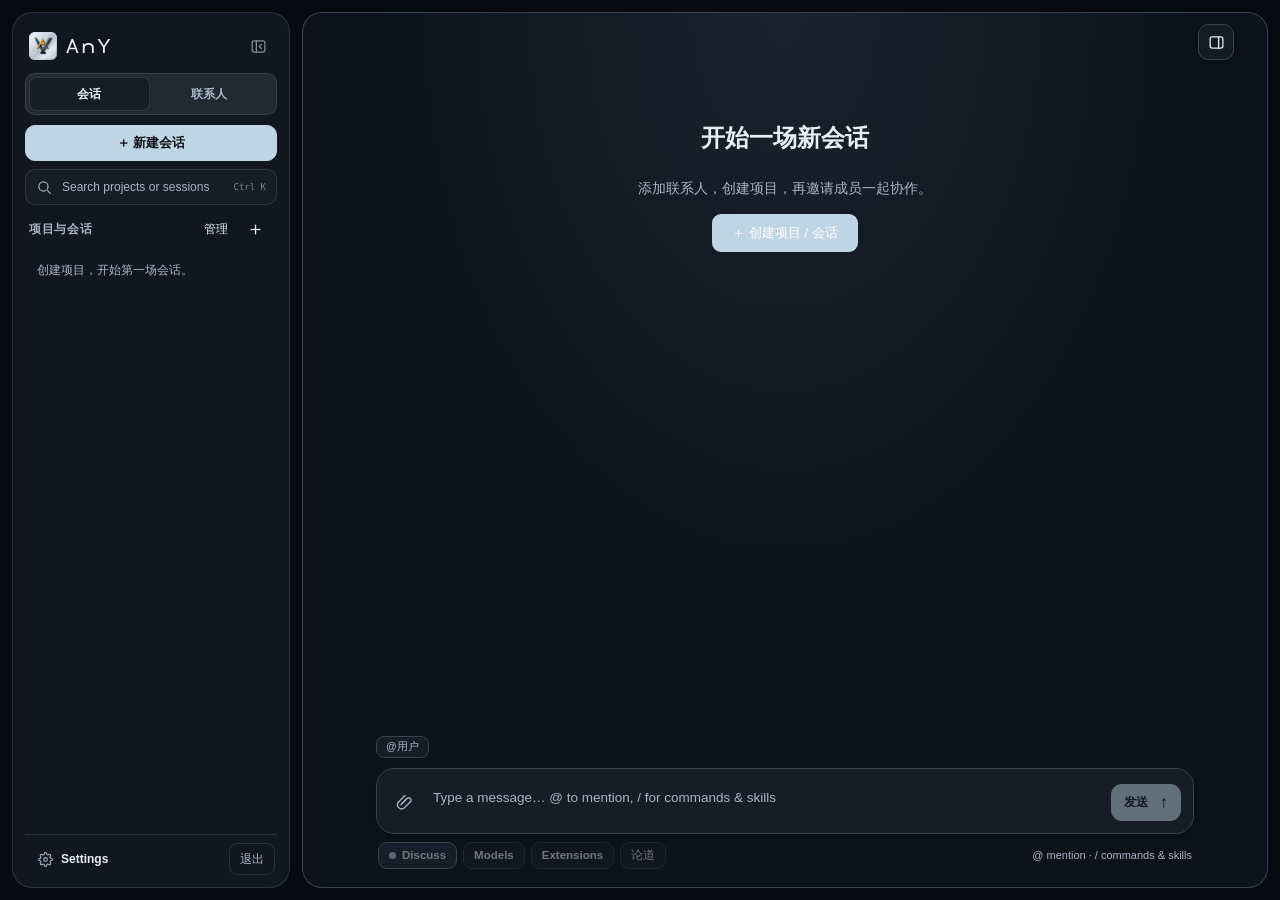
==== commit 235122f6: "Release AnY 2.8.34 with T2 cockpit UI and randomized signal rain" ====
--- a/index.html
+++ b/index.html
@@ -3,10 +3,11 @@
 <head>
 <meta charset="utf-8">
 <meta name="viewport" content="width=device-width, initial-scale=1, viewport-fit=cover">
-<meta name="color-scheme" content="light dark">
+<meta name="color-scheme" content="dark">
 <meta name="rt-token" content="__RT_TOKEN__">
-<meta name="theme-color" content="#fcfbf7" media="(prefers-color-scheme: light)">
-<meta name="theme-color" content="#101d21" media="(prefers-color-scheme: dark)">
+<meta name="theme-color" content="#F0F4F8" data-theme="light" data-system-media="(prefers-color-scheme: light)" media="not all">
+<meta name="theme-color" content="#070A0F" data-theme="dark" data-system-media="(prefers-color-scheme: dark)">
+<script src="/static/theme-start.js"></script>
 <link rel="icon" href="/static/logo-collaboration.svg">
 <link rel="apple-touch-icon" href="/static/icon-192.png?v=any-1">
 <title>AnY</title>
@@ -34,7 +35,7 @@
 <header class="chat-toolbar">
   <button id="navToggle" aria-label="展开侧栏" title="展开侧栏 (Ctrl+K)"><svg class="ui-icon nav-toggle-icon-desktop" viewBox="0 0 24 24" fill="none" stroke="currentColor" stroke-width="2" stroke-linecap="round" stroke-linejoin="round" aria-hidden="true"><path d="m9 6 6 6-6 6"/></svg><span class="nav-toggle-icon-mobile" aria-hidden="true">☰</span></button>
   <div class="room-heading"><span id="roomContext" hidden></span><div id="title">会议室</div></div><div id="wd" hidden></div>
-  <div class="header-actions"><button type="button" id="sideToggleBtn" aria-label="会议详情与管理" title="会议详情与管理" aria-controls="side" aria-expanded="false"><svg class="ui-icon" viewBox="0 0 24 24" fill="none" stroke="currentColor" stroke-width="1.8" stroke-linecap="round" stroke-linejoin="round" aria-hidden="true"><rect x="3" y="4" width="18" height="16" rx="3"/><path d="M15 4v16"/></svg></button></div>
+  <div class="header-actions"><span id="modeTag"></span><button type="button" id="sideToggleBtn" aria-label="会议详情与管理" title="会议详情与管理" aria-controls="side" aria-expanded="false"><svg class="ui-icon" viewBox="0 0 24 24" fill="none" stroke="currentColor" stroke-width="1.8" stroke-linecap="round" stroke-linejoin="round" aria-hidden="true"><rect x="3" y="4" width="18" height="16" rx="3"/><path d="M15 4v16"/></svg></button></div>
 </header>
 <div id="modal"><div id="mbox" role="dialog" aria-modal="true" aria-label="会话设置" tabindex="-1"></div></div>
 <div id="cmenu"></div>
--- a/static/workspace.css
+++ b/static/workspace.css
@@ -30,7 +30,7 @@
 #connectionWizard label:not(.perm-grid label){display:block;font-size:13px;margin:14px 0}
 #connectionWizard label>input:not([type=checkbox]),#connectionWizard label>select,#connectionWizard label>textarea,#connInvitation,#connRawKey{display:block;width:100%;margin-top:6px}
 #connectionWizard input,#connectionWizard textarea{box-sizing:border-box}
-.connection-heading{display:flex;align-items:center;justify-content:space-between;gap:12px}.eyebrow{color:var(--mut);font-size:12px}.connection-heading button{border:0;background:none;color:var(--mut);font-size:24px;padding:0 4px}
+.connection-heading{display:flex;align-items:center;justify-content:space-between;gap:12px}.connection-heading:has(h3){margin-bottom:12px}.connection-heading h3{margin:0!important;flex:1;min-width:0}.connection-heading>div{flex:1;min-width:0}.eyebrow{color:var(--mut);font-size:12px}.connection-heading button{border:0;background:none;color:var(--mut);font-size:24px;padding:0 4px}#mbox button.modal-back,.connection-heading button.modal-back,.settings-head button.modal-back{display:inline-flex;align-items:center;gap:4px;flex:none;border:1px solid var(--line);border-radius:8px;background:var(--bar);color:var(--fg);font-size:12px;font-weight:550;line-height:1.2;padding:5px 10px}#mbox button.modal-back:hover:not(:disabled),.connection-heading button.modal-back:hover:not(:disabled),.settings-head button.modal-back:hover:not(:disabled){background:var(--soft);border-color:var(--accent);color:var(--accent)}
 .connection-steps{list-style:none;display:flex;gap:10px;padding:0;margin:20px 0 24px}.connection-steps li{display:flex;align-items:center;gap:6px;flex:1;font-size:12px;color:var(--faint);white-space:nowrap}.connection-steps li span{display:grid;place-items:center;flex:none;width:23px;height:23px;border:1px solid var(--line);border-radius:50%}.connection-steps li.active{color:var(--btn);font-weight:650}.connection-steps li.active span{background:var(--btn);border-color:var(--btn);color:#fff}.connection-steps li.done{color:var(--mut)}
 .connection-choices{display:grid;gap:10px;margin:20px 0 4px}.connection-choice{display:flex;align-items:center;gap:14px;width:100%;text-align:left;padding:16px!important;border-radius:12px!important;background:var(--bar)!important}.connection-choice:hover{border-color:var(--btn)!important;background:var(--soft)!important}.connection-choice>span:nth-child(2){flex:1}.connection-choice b{font-size:15px}.connection-choice small{display:block;color:var(--mut);font-size:12px;margin-top:4px;font-weight:400}.connection-symbol{display:grid;place-items:center;width:40px;height:40px;border-radius:10px;background:var(--soft);color:var(--btn);font-size:24px;flex:none}
 .connection-advanced{margin:14px 0;color:var(--mut);font-size:12px}.connection-advanced summary{cursor:pointer;padding:6px 0}.connection-advanced code,.connection-advanced pre{color:var(--fg)}
--- a/static/studio.css
+++ b/static/studio.css
@@ -1,22 +1,22 @@
-/* AnY — Sunlit Hockney Studio */
-:root{
- --bg:#FCFBF7;--bar:#FFFFFF;--side:#F2F7F4;--fg:#18302B;--mut:#526B65;--faint:#758C86;
- --line:#DCE6E0;--soft:#EDF4F0;--hover:#E2EEE9;--btn:#1B5A48;--btn-fg:#FCFBF7;
- --me:#E5F4F8;--me-line:#BCE0EB;--me-fg:#15353E;--me-mut:#4B727D;--accent:#1F849E;--work:#D95D44;--code:#EEF5F2;--danger:#B83227;--chrome:#E6F0EC;
- --side-fg:#18302B;--side-muted:#526B65;
- --studio-note:#FFF5D6;--studio-note-line:#EED58C;
- --studio-sky:#E4F4F9;--studio-leaf:#E8F5E2;--studio-coral:#FCEBE6;
- --shadow:0 3px 14px rgba(24,48,43,.05),0 1px 3px rgba(24,48,43,.04);--shadow-lg:0 24px 72px rgba(16,32,36,.18);
-}
-@media(prefers-color-scheme:dark){:root{
- --bg:#101D21;--bar:#192C32;--side:#142328;--fg:#F3F2E7;--mut:#9BB6B4;--faint:#759291;
- --line:#284148;--soft:#1B3137;--hover:#223D45;--btn:#7DD3E8;--btn-fg:#0D2026;
- --me:#1A3A44;--me-line:#2E5D6B;--me-fg:#EEF8FA;--me-mut:#9CC7D4;--accent:#7DD3E8;--work:#F49E8A;--code:#132429;--danger:#FF9CA3;--chrome:#0A1417;
- --side-fg:#F3F2E7;--side-muted:#9BB6B4;
- --studio-note:#2E2A1C;--studio-note-line:#635733;
- --studio-sky:#17343D;--studio-leaf:#1B3529;--studio-coral:#382321;
- --shadow:0 3px 14px rgba(0,0,0,.24),0 1px 3px rgba(0,0,0,.18);--shadow-lg:0 28px 90px rgba(0,0,0,.55);
-}}
+/* T2 optical cockpit. Identity, attention and errors use separate colours. */
+:root {
+ color-scheme: light dark;
+ --bg:light-dark(#f0f4f8,#0d131b);--bar:light-dark(#f9fbfd,#151d27);--side:light-dark(#e2e9f0,#101720);
+ --fg:light-dark(#202b37,#e6eef6);--mut:light-dark(#4d5d6f,#a6b6c7);--faint:light-dark(#596b7e,#8e9bab);
+ --line:light-dark(#bac8d6,#354352);--soft:light-dark(#e5ecf3,#18222e);--hover:light-dark(#d9e4ee,#222f3d);
+ --btn:light-dark(#25374a,#c0d5e4);--btn-fg:light-dark(#f7fbff,#0b0e13);
+ --me:light-dark(#e3edf5,#191f27);--me-line:light-dark(#8297ab,#647385);--me-fg:var(--fg);--me-mut:var(--mut);
+ --accent:light-dark(#315673,#b7d0dc);--ai:light-dark(#794d0a,#f4cf6c);--ai-edge:light-dark(#945d08,#e4a832);
+ --work:light-dark(#a83e25,#ff977a);--danger:light-dark(#a42e39,#ff7a85);
+ --code:light-dark(#e5edf5,#101821);--chrome:light-dark(#d4dce5,#070a0f);
+ --side-fg:light-dark(#202b37,#e6eef6);--side-muted:light-dark(#4d5d6f,#a6b6c7);
+ --studio-sky:light-dark(#dae7f2,#202e3e);--studio-leaf:light-dark(#e0ebe8,#192a2a);
+ --studio-note:var(--soft);--studio-note-line:var(--line);--studio-coral:light-dark(#f7e7e3,#35252a);
+ --claude:light-dark(#ad5137,#ef9b83);--codex:light-dark(#17765a,#74ceac);
+ --shadow:0 3px 14px light-dark(#32445711,#0000003d);--shadow-lg:0 24px 72px light-dark(#1b2a4530,#0000008c);
+}
+html[data-theme="dark"]{color-scheme:dark}
+html[data-theme="light"]{color-scheme:light}
 body{font-size:14px;letter-spacing:0;background:var(--chrome)}
 button,a,input,textarea,select{-webkit-tap-highlight-color:transparent}
 button:disabled{opacity:.45}button:focus-visible,a:focus-visible,input:focus-visible{outline-offset:4px}
@@ -26,7 +26,7 @@
 #navToggle:hover,#navClose:hover{opacity:1;background:var(--hover);color:var(--fg)}
 .brand-lockup{display:flex;align-items:center;gap:12px;min-width:0}
 .brand-word{display:block;min-width:0;line-height:1}
-.studio-wordmark{display:block;width:70px;max-width:100%;aspect-ratio:102/38}
+.studio-wordmark{display:block;width:66px;max-width:100%;aspect-ratio:80/32}
 .studio-wordmark::before{content:'';display:block;height:100%;background:var(--fg);mask:url("/static/wordmark.svg") center/contain no-repeat}
 .brand-word small{display:block;font-size:9px;font-weight:550;letter-spacing:.09em;line-height:1.35;margin-top:4px;color:var(--mut)}
 .nav-search{display:flex;align-items:center;gap:9px;margin:0 6px 14px;padding:9px 12px;border:1px solid var(--line);border-radius:12px;background:var(--bar);color:var(--mut)}
@@ -39,7 +39,7 @@
 #send{border-radius:11px!important;font-weight:650!important}
 .connection-choice[data-connection-type=local] .connection-symbol{background:var(--studio-leaf);color:var(--btn);border-color:var(--line)}
 .connection-choice[data-connection-type=external] .connection-symbol{background:var(--studio-sky);color:var(--accent);border-color:var(--line)}
-.connection-choice[data-connection-type=http] .connection-symbol{background:var(--studio-note);color:#9f6216;border-color:var(--studio-note-line)}
+.connection-choice[data-connection-type=http] .connection-symbol{background:var(--studio-note);color:var(--accent);border-color:var(--studio-note-line)}
 .connection-choice[data-connection-type=user] .connection-symbol{background:var(--studio-coral);color:var(--work);border-color:var(--line)}
 #mbox:has(.connection-choices){background:var(--bg)}
 @media(max-width:849px){.room-type{font-size:8px!important}}
@@ -81,9 +81,9 @@
 .nav-foot{display:flex;align-items:center;gap:9px;padding:14px 8px 2px;border-top:1px solid var(--line);font-size:11px;line-height:1.45}
 .nav-foot img{flex:none;width:28px;height:28px}
 .nav-foot small{display:block;font-size:9.5px;color:var(--mut);margin-top:1px}.host-badge{margin-left:auto;color:var(--mut);font:8px var(--mono);border:1px solid var(--line);border-radius:4px;padding:3px 5px;letter-spacing:.07em}
-header{background:var(--bg);backdrop-filter:none;-webkit-backdrop-filter:none;border-bottom:1px solid var(--line)}
-body.work header{box-shadow:inset 0 -2px 0 var(--work)}
-#modeTag{background:var(--studio-coral);color:var(--work);border:1px solid color-mix(in srgb,var(--work) 28%,transparent);padding:3px 11px;border-radius:999px;font-weight:650;font-size:11px}
+header{background:linear-gradient(110deg,var(--bar),var(--bg) 75%);backdrop-filter:none;-webkit-backdrop-filter:none;border-bottom:1px solid var(--line)}
+#modeTag:empty{display:none}
+#modeTag{align-self:center;margin:0;background:var(--soft);color:var(--mut);border:1px solid var(--line);padding:3px 8px;border-radius:5px;font-weight:650;font-size:11px}
 .room-heading{display:flex;align-items:center;gap:9px;min-width:0;flex:1}
 #roomContext{font-size:12px;color:var(--mut);white-space:nowrap;overflow:hidden;text-overflow:ellipsis;max-width:35%}
 #roomContext:not([hidden])+#title{border-inline-start:1px solid var(--line);padding-inline-start:9px}
@@ -98,20 +98,24 @@
 #bar #bSide{border:1px solid var(--line);background:var(--bar);color:var(--fg)}
 #bar .cap{font-size:10px;background:transparent;border:0;color:var(--mut);box-shadow:none;border-radius:0;padding:4px 10px 4px 0;order:-1}
 .cap .cn{font-weight:500}.cap .cn::before{width:5px;height:5px;margin-right:5px}.cap .cm,.cap .cs{font-size:10px}
-#feed{background:var(--bg);scroll-behavior:smooth;overscroll-behavior:contain}
+#feed{background:radial-gradient(ellipse at 50% 0%,var(--soft),var(--bg) 62%);scroll-behavior:smooth;overscroll-behavior:contain}
 #feed:empty{display:flex;flex-direction:column;align-items:center;justify-content:center;min-height:180px}
-#feed:empty::before{content:'开始这场会话';font-size:26px;font-family:"Songti SC",SimSun,serif;font-weight:700;letter-spacing:-.04em;color:var(--fg)}
+#feed:empty::before{content:'开始这场会话';font-size:26px;font-weight:700;letter-spacing:-.04em;color:var(--fg)}
 #feed:empty::after{content:'写下要讨论的问题，输入 @ 点名成员。';font-size:12px;color:var(--mut);margin-top:10px}
 .msg{font-size:14px;line-height:1.78;margin-bottom:22px}
 .msg .who{font-size:11px;gap:8px;margin-bottom:6px;align-items:center;color:var(--mut)}
 .msg .who .nm{font-size:13px;font-weight:700;color:var(--fg)}
 .msg .who .tm{opacity:.82}
-.msg.ai{padding-left:42px}
-.msg.ai::before{top:1px;width:30px;height:30px;border-radius:10px;background:var(--c);border:0;color:#fff;font-size:12px;font-weight:700;box-shadow:0 2px 6px color-mix(in srgb,var(--c) 32%,transparent)}
-.msg.ai .who .nm{color:var(--c)}
-.msg.ai .body{padding:12px 16px;background:var(--bar);border:1px solid var(--line);border-inline-start:3.5px solid var(--c);border-radius:4px 14px 14px 14px;box-shadow:var(--shadow)}
+.msg:is(.ai,.human){padding-left:42px}
+.msg:is(.ai,.human)::before{position:absolute;left:0;display:grid;place-items:center;content:attr(data-l);top:1px;width:30px;height:30px;border-radius:8px;background:color-mix(in srgb,var(--c) 21%,var(--bar));border:1px solid color-mix(in srgb,var(--c) 50%,var(--line));color:var(--fg);font-size:12px;font-weight:700;box-shadow:0 2px 6px color-mix(in srgb,var(--c) 32%,transparent)}
+.msg.ai .who .nm{color:color-mix(in srgb,var(--c) 38%,var(--fg))}
+.msg.human{--c:var(--accent)}
+.speaker-kind{font:700 10px/1.4 var(--mono);padding:1px 5px;border:1px solid var(--line);border-radius:4px;color:var(--accent)}
+.msg.ai .speaker-kind{color:var(--ai);border-color:color-mix(in srgb,var(--ai-edge) 52%,var(--line))}
+.msg:is(.ai,.human) .body{padding:12px 16px;background:linear-gradient(110deg,var(--soft),var(--bar) 60%);border:1px solid var(--line);border-inline-start:2px solid var(--ai-edge);border-radius:3px 11px 11px 3px;box-shadow:var(--shadow)}
+.msg.human .body{border-inline-start-color:var(--me-line)}
 .msg.ai .body p{margin-bottom:8px}.msg.ai .body>:last-child{margin-bottom:0}
-.msg.me{border-radius:18px 18px 4px 18px;padding:10px 15px 12px;background:var(--me);border:1px solid var(--me-line);color:var(--me-fg);box-shadow:0 2px 10px color-mix(in srgb,var(--accent) 8%,transparent)}
+.msg.me{border-radius:11px 11px 3px 11px;padding:10px 15px 12px;background:var(--me);border:1px solid var(--me-line);color:var(--me-fg);box-shadow:0 2px 10px color-mix(in srgb,var(--accent) 8%,transparent)}
 .msg.me .who{margin-bottom:4px;color:var(--me-mut)}.msg.me .who .nm{display:inline;font-size:10.5px;font-weight:600;color:var(--me-mut)}.msg.me .who .rp{color:inherit}.msg.me a{color:var(--me-fg)}
 .msg.sys{font-size:11.5px;max-width:90%;padding:4px 13px;background:var(--soft);border:1px solid var(--line);border-radius:999px;color:var(--mut)}
 .msg.touser{padding-left:52px}.msg.touser::before{left:12px;top:12px}.msg .who .rp{font-size:10px}
@@ -129,7 +133,7 @@
 .card{border:1px solid var(--line);border-radius:12px;background:var(--bar);box-shadow:none;margin-bottom:12px}
 #side .card[data-k="goal"]{border-inline-start:3.5px solid #e0a82e;background:color-mix(in srgb,var(--studio-note) 45%,var(--bar))}
 #side .card[data-k="board"]{border-inline-start:3.5px solid var(--accent)}
-#side .card[data-k="claims"]{border-inline-start:3.5px solid var(--work)}
+#side .card[data-k="claims"]{border-inline-start:2px solid var(--line)}
 #side .card[data-k="out"]{border-inline-start:3.5px solid #2d9b6f}
 #modal{background:rgba(16,29,33,.5);backdrop-filter:blur(9px);-webkit-backdrop-filter:blur(9px)}
 #mbox{padding:32px;border:1px solid var(--line);border-radius:22px;background:var(--bg);box-shadow:var(--shadow-lg)}
@@ -178,7 +182,7 @@
  #navToggle,#menu{display:block;width:32px;height:32px;flex:none;font-size:15px;padding:0;border:1px solid var(--line);border-radius:8px;background:var(--bar);color:var(--fg);margin-top:18px}
  #navClose{width:32px;height:32px;color:var(--mut)}
  #bar{border-top:0;padding:12px 16px;gap:7px;background:var(--bg)}#bar button{min-height:34px;font-size:11px}#bar .cap{font-size:10px}
- #feed{padding:18px 14px 8px}.msg{font-size:13.5px;margin-bottom:20px}.msg.ai{padding-left:35px}.msg.ai::before{width:26px;height:26px;border-radius:8px;font-size:11px}.msg.ai .body{padding:10px 13px;border-radius:4px 12px 12px 12px}.msg .who{gap:7px;font-size:10px}.msg .who .nm{font-size:12px}.msg.me{max-width:90%;padding:9px 13px 11px}
+ #feed{padding:18px 14px 8px}.msg{font-size:13.5px;margin-bottom:20px}.msg:is(.ai,.human){padding-left:35px}.msg:is(.ai,.human)::before{width:26px;height:26px;border-radius:8px;font-size:11px}.msg:is(.ai,.human) .body{padding:10px 13px}.msg .who{gap:7px;font-size:10px}.msg .who .nm{font-size:12px}.msg.me{max-width:90%;padding:9px 13px 11px}
  footer{padding:6px 12px calc(12px + env(safe-area-inset-bottom))}footer .row{padding:8px 9px;gap:6px}.row textarea{min-height:42px;font-size:13px}#send{height:34px;font-size:11px;gap:9px;padding:0 11px}.composer-note{font-size:8px;margin-top:8px}
  #mbox{padding:24px 20px;max-width:calc(100vw - 24px);max-height:calc(100dvh - 28px);border-radius:17px}#mbox h3{font-size:23px}#mbox .hint{font-size:11px}
  .connection-steps{gap:5px;margin:21px 0 24px;padding-bottom:16px}.connection-steps li{font-size:9px;gap:4px}.connection-steps li span{width:21px;height:21px}
@@ -195,7 +199,7 @@
 /* Reading and message actions share the same behavior in browser and desktop. */
 .msg .body,.msg .qt,.msg pre,.msg code{-webkit-user-select:text;user-select:text;cursor:text}
 .msg ::selection{background:color-mix(in srgb,var(--accent) 22%,var(--bar));color:var(--fg)}
-.message-actions{display:inline-flex;gap:3px;margin-left:auto;flex:none;-webkit-user-select:none;user-select:none;opacity:.22;transition:opacity .15s ease}
+.message-actions{display:inline-flex;gap:3px;margin-left:auto;flex:none;-webkit-user-select:none;user-select:none;opacity:.62;transition:opacity .15s ease}
 .msg:hover .message-actions,.msg:focus-within .message-actions{opacity:1}
 @media(hover:none){.message-actions{opacity:.82}}
 .msg .who .message-actions button{display:inline-flex;align-items:center;justify-content:center;border:0;border-radius:6px;background:transparent;color:inherit;font:inherit;font-size:11px;min-height:26px;padding:2px 7px;margin:0;cursor:pointer;opacity:.85}
@@ -324,3 +328,16 @@
  .chat-toolbar{padding:4px max(12px,env(safe-area-inset-right)) 4px max(12px,env(safe-area-inset-left));padding-top:calc(4px + env(safe-area-inset-top))}
  .nav-switch button,#rooms .nav-new,#rooms .nav-search,#rooms .nav-foot button{min-height:44px}
 }
+
+/* Keep running AI separate from actions that need the host. */
+.rl .dot.run{background:var(--ai-edge);border-color:var(--ai-edge)}
+.cap.think .cs,.agent-progress.is-running .progress-label,.msg.ai .tag.debate-summary{color:var(--ai)}
+.agent-progress.is-running .progress-face{border:1px solid var(--ai-edge)}
+.msg.touser{background:var(--soft);box-shadow:none}
+.msg .tag{background:var(--soft);color:var(--mut)}
+.undo{color:var(--danger);border-color:color-mix(in srgb,var(--danger) 52%,var(--line))}
+.undo:hover:not(:disabled){background:color-mix(in srgb,var(--danger) 10%,transparent)}
+@media(prefers-reduced-motion:no-preference){
+ .agent-progress.is-running .progress-face{animation:ai-signal 2.6s ease-in-out infinite}
+ @keyframes ai-signal{50%{box-shadow:0 0 0 3px color-mix(in srgb,var(--ai-edge) 22%,transparent)}}
+}
--- a/static/harness-ui.css
+++ b/static/harness-ui.css
@@ -1,35 +1,4 @@
 /* AnY Harness UI: explicit themes, sidebar settings, composer bar, slash menu, 3-tab inspector, and settings center. */
-
-/* ===== Explicit Theme Overrides (light / dark — Sunlit Hockney Studio) ===== */
-html[data-theme="light"] {
-  color-scheme: light;
-  --bg: #FCFBF7; --bar: #FFFFFF; --side: #F2F7F4; --fg: #18302B; --mut: #526B65; --faint: #758C86;
-  --line: #DCE6E0; --soft: #EDF4F0; --hover: #E2EEE9; --btn: #1B5A48; --btn-fg: #FCFBF7;
-  --me: #E5F4F8; --me-line: #BCE0EB; --me-fg: #15353E; --me-mut: #4B727D; --accent: #1F849E; --code: #EEF5F2; --danger: #B83227; --chrome: #E6F0EC;
-  --side-fg: #18302B; --side-muted: #526B65;
-  --studio-note: #FFF5D6; --studio-note-line: #EED58C;
-  --studio-sky: #E4F4F9; --studio-leaf: #E8F5E2; --studio-coral: #FCEBE6;
-  --claude: #d97757; --codex: #10a37f; --work: #D95D44;
-  --shadow: 0 3px 14px rgba(24, 48, 43, .05), 0 1px 3px rgba(24, 48, 43, .04); --shadow-lg: 0 24px 72px rgba(16, 32, 36, .18);
-}
-html[data-theme="light"] .connection-symbol {
-  filter: none;
-}
-
-html[data-theme="dark"] {
-  color-scheme: dark;
-  --bg: #101D21; --bar: #192C32; --side: #142328; --fg: #F3F2E7; --mut: #9BB6B4; --faint: #759291;
-  --line: #284148; --soft: #1B3137; --hover: #223D45; --btn: #7DD3E8; --btn-fg: #0D2026;
-  --me: #1A3A44; --me-line: #2E5D6B; --me-fg: #EEF8FA; --me-mut: #9CC7D4; --accent: #7DD3E8; --code: #132429; --danger: #FF9CA3; --chrome: #0A1417;
-  --side-fg: #F3F2E7; --side-muted: #9BB6B4;
-  --studio-note: #2E2A1C; --studio-note-line: #635733;
-  --studio-sky: #17343D; --studio-leaf: #1B3529; --studio-coral: #382321;
-  --claude: #e5896a; --codex: #2fbf94; --work: #F49E8A;
-  --shadow: 0 3px 14px rgba(0, 0, 0, .24), 0 1px 3px rgba(0, 0, 0, .18); --shadow-lg: 0 28px 90px rgba(0, 0, 0, .55);
-}
-html[data-theme="dark"] .connection-symbol {
-  filter: saturate(.75);
-}
 
 /* ===== Left Sidebar: Fixed Settings Entry ===== */
 .nav-settings-btn {
@@ -142,8 +111,20 @@
 .room-feedback-state { display: block; }
 .room-feedback-actions { display: flex; flex-wrap: wrap; gap: 6px; }
 .room-feedback-actions:not(:empty) { margin-top: 7px; }
-.room-feedback-actions button, .inspect-step { font-size: 12px; }
-.room-feedback-error { color: var(--err, #b83227); margin: 6px 0 0; }
+.room-feedback-actions button, .inspect-step {
+  padding: 4px 9px;
+  border: 1px solid var(--line);
+  border-radius: 5px;
+  background: var(--bar);
+  color: var(--fg);
+  font-size: 12px;
+}
+.room-feedback-actions button:hover, .inspect-step:hover { background: var(--hover); }
+.awaiting-confirmation .room-feedback-actions button:first-child {
+  border-color: var(--work);
+  color: var(--work);
+}
+.room-feedback-error { color: var(--danger); margin: 6px 0 0; }
 .inspect-step { margin-inline-start: 6px; }
 #sideChangesPane { display: grid; gap: 10px; align-content: start; }
 .change-step-label { display: grid; gap: 5px; color: var(--mut); font-size: 12px; }
@@ -340,12 +321,12 @@
   background: var(--studio-sky, var(--soft));
 }
 .mode-chip.work {
-  border-color: color-mix(in srgb, var(--work) 55%, var(--line));
-  background: color-mix(in srgb, var(--work) 10%, var(--bar));
-  color: var(--work);
+  border-color: var(--line);
+  background: var(--soft);
+  color: var(--mut);
 }
 .mode-chip.work::before {
-  background: var(--work);
+  background: var(--mut);
 }
 .model-chip .chip-text {
   overflow: hidden;
@@ -694,6 +675,8 @@
 .settings-head h3 {
   margin: 0 !important;
   font-size: 18px !important;
+  flex: 1;
+  min-width: 0;
 }
 .settings-close {
   border: 0 !important;
@@ -1164,3 +1147,9 @@
 .cloud-qr img { padding:6px; background:white; border:1px solid var(--line); border-radius:8px; }
 .cloud-devices { display:grid; gap:6px; padding:0; list-style:none; }
 .cloud-devices li { justify-content:space-between; padding-block:5px; border-bottom:1px solid var(--line); }
+
+.msg.sys.awaiting-confirmation{border-inline-start:2px solid var(--work);background:var(--studio-coral);color:var(--fg)}
+.msg.sys.execution-failed{border-inline-start:2px solid var(--danger);color:var(--fg)}
+.awaiting-confirmation .room-feedback-state,.side-agent-activity.is-approval{color:var(--work)}
+.execution-failed .room-feedback-state,.side-agent-activity.is-failed{color:var(--danger)}
+.side-agent-activity.is-running{color:var(--ai)}
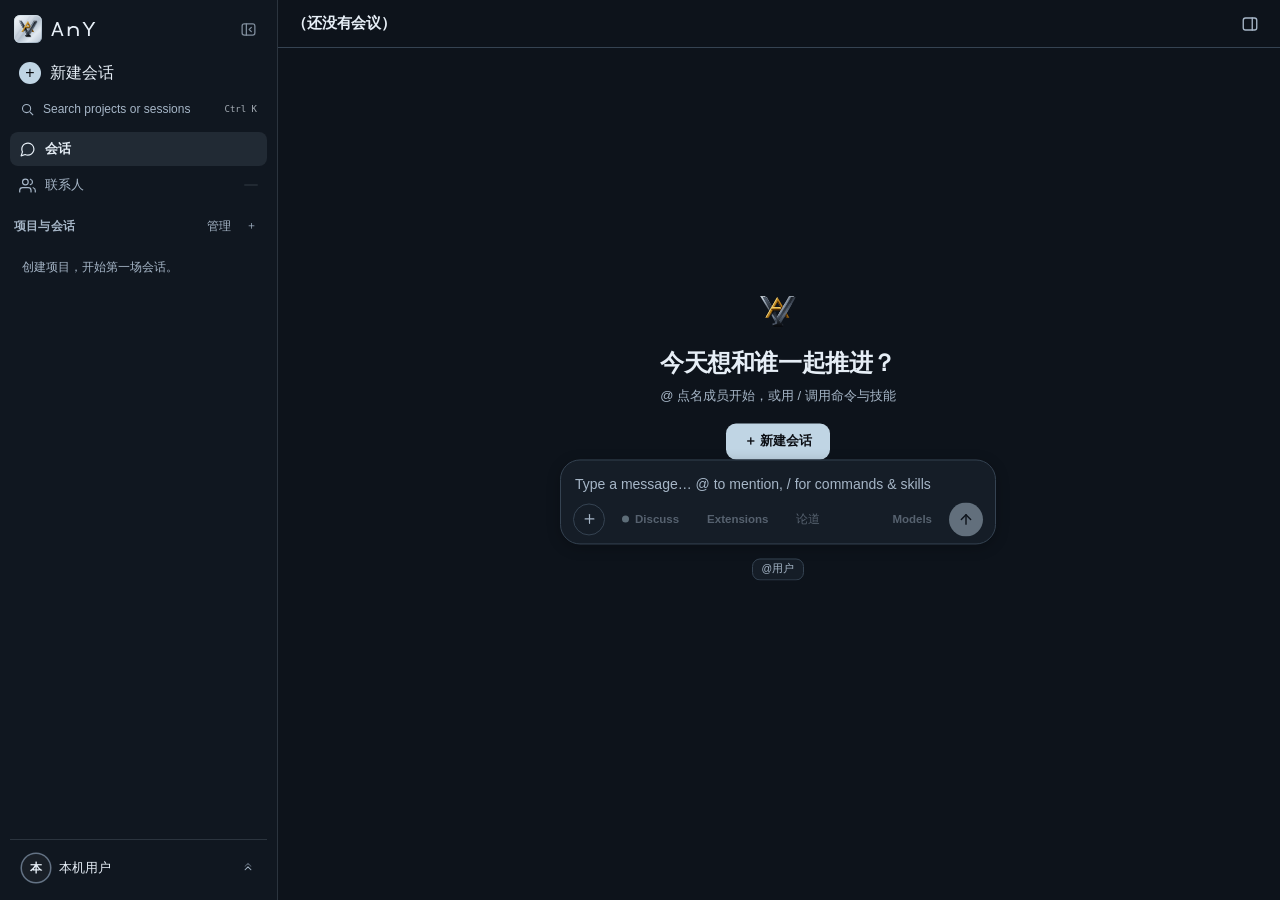
==== commit bf83bab9: "Refine desktop workspace interface" ====
--- a/index.html
+++ b/index.html
@@ -22,16 +22,18 @@
   <span class="brand-lockup"><img src="/static/logo-collaboration.svg" width="28" height="28" alt=""><span class="studio-wordmark" role="img" aria-label="AnY"></span></span>
   <button id="navClose" aria-label="收起侧栏" title="收起侧栏 (Ctrl+K)"><svg class="ui-icon" viewBox="0 0 24 24" fill="none" stroke="currentColor" stroke-width="1.8" stroke-linecap="round" stroke-linejoin="round" aria-hidden="true"><rect x="3" y="4" width="18" height="16" rx="3"/><path d="M9 4v16"/><path d="m16 9-3 3 3 3"/></svg></button>
 </div>
-<div class="nav-switch" role="group" aria-label="侧栏视图"><button type="button" id="navSessionsButton" aria-controls="navSessions" aria-pressed="true">会话</button><button type="button" id="navContactsButton" aria-controls="contactsSection" aria-pressed="false">联系人 <span id="contactCount"></span></button></div>
+<button id="rNew" class="nav-new nav-row" type="button"><span class="nav-new-badge" aria-hidden="true">+</span><span class="nav-row-label">新建会话</span></button>
+<label class="nav-search nav-row" for="navSearch"><svg class="ui-icon" viewBox="0 0 24 24" fill="none" stroke="currentColor" stroke-width="1.7" aria-hidden="true"><circle cx="10.5" cy="10.5" r="6.5"/><path d="m16 16 5 5"/></svg><input id="navSearch" type="search" placeholder="搜索项目或会话" aria-label="搜索项目或会话" autocomplete="off"><kbd aria-hidden="true">⌘ K</kbd></label>
+<div class="nav-switch" role="group" aria-label="侧栏视图"><button type="button" id="navSessionsButton" class="nav-row" aria-controls="navSessions" aria-pressed="true"><svg class="ui-icon" viewBox="0 0 24 24" fill="none" stroke="currentColor" stroke-width="1.7" stroke-linecap="round" stroke-linejoin="round" aria-hidden="true"><path d="M21 11.5a8.38 8.38 0 0 1-.9 3.8 8.5 8.5 0 0 1-7.6 4.7 8.38 8.38 0 0 1-3.8-.9L3 21l1.9-5.7a8.38 8.38 0 0 1-.9-3.8 8.5 8.5 0 0 1 4.7-7.6 8.38 8.38 0 0 1 3.8-.9h.5a8.48 8.48 0 0 1 8 8v.5z"/></svg><span class="nav-row-label">会话</span></button><button type="button" id="navContactsButton" class="nav-row" aria-controls="contactsSection" aria-pressed="false"><svg class="ui-icon" viewBox="0 0 24 24" fill="none" stroke="currentColor" stroke-width="1.7" stroke-linecap="round" stroke-linejoin="round" aria-hidden="true"><path d="M17 21v-2a4 4 0 0 0-4-4H5a4 4 0 0 0-4 4v2"/><circle cx="9" cy="7" r="4"/><path d="M23 21v-2a4 4 0 0 0-3-3.87"/><path d="M16 3.13a4 4 0 0 1 0 7.75"/></svg><span class="nav-row-label">联系人</span><span id="contactCount"></span></button></div>
 <section id="navSessions" class="nav-pane" aria-label="会话">
-<button id="rNew" class="nav-new" type="button">＋ 新建会话</button>
-<label class="nav-search" for="navSearch"><svg class="ui-icon" viewBox="0 0 24 24" fill="none" stroke="currentColor" stroke-width="1.7" aria-hidden="true"><circle cx="10.5" cy="10.5" r="6.5"/><path d="m16 16 5 5"/></svg><input id="navSearch" type="search" placeholder="搜索项目或会话" aria-label="搜索项目或会话" autocomplete="off"><kbd aria-hidden="true">⌘ K</kbd></label>
 <section class="projects-section"><div class="rh">项目与会话<span class="project-actions"><button type="button" id="bList" aria-label="会话管理、归档与回收站" title="会话管理、归档与回收站">管理</button><button id="projectAdd" aria-label="新建项目" title="新建项目">＋</button></span></div><ul class="rl" id="roomList"></ul></section>
 </section>
 <section class="nav-pane contacts-section" id="contactsSection" aria-label="联系人" hidden><div class="rh"><span>全部联系人</span><span class="rh-actions"><button id="agentSettingsBtn" title="修改 Agent 程序位置、模型与加入设置" aria-label="Agent 与连接管理">管理</button><button id="contactsAdd" aria-label="接入联系人">＋ 接入</button></span></div><ul id="contactList"></ul></section>
 <div class="nav-foot">
-<button type="button" id="openSettingsBtn" class="nav-settings-btn"><svg class="ui-icon" viewBox="0 0 24 24" fill="none" stroke="currentColor" stroke-width="1.7" stroke-linecap="round" stroke-linejoin="round" aria-hidden="true"><circle cx="12" cy="12" r="3"/><path d="M19.4 15a1.65 1.65 0 0 0 .33 1.82l.06.06a2 2 0 1 1-2.83 2.83l-.06-.06a1.65 1.65 0 0 0-1.82-.33 1.65 1.65 0 0 0-1 1.51V21a2 2 0 1 1-4 0v-.09a1.65 1.65 0 0 0-1-1.51 1.65 1.65 0 0 0-1.82.33l-.06.06a2 2 0 1 1-2.83-2.83l.06-.06a1.65 1.65 0 0 0 .33-1.82 1.65 1.65 0 0 0-1.51-1H3a2 2 0 1 1 0-4h.09a1.65 1.65 0 0 0 1.51-1 1.65 1.65 0 0 0-.33-1.82l-.06-.06a2 2 0 1 1 2.83-2.83l.06.06a1.65 1.65 0 0 0 1.82.33h.01a1.65 1.65 0 0 0 1-1.51V3a2 2 0 1 1 4 0v.09a1.65 1.65 0 0 0 1 1.51h.01a1.65 1.65 0 0 0 1.82-.33l.06-.06a2 2 0 1 1 2.83 2.83l-.06.06a1.65 1.65 0 0 0-.33 1.82v.01a1.65 1.65 0 0 0 1.51 1H21a2 2 0 1 1 0 4h-.09a1.65 1.65 0 0 0-1.51 1Z"/></svg><span data-i18n="nav.settings">设置</span></button>
-<button type="button" id="updateApp" title="发现新版本，点击更新" hidden>更新</button><button type="button" id="quitApp" title="停止本机 AnY 服务">退出</button></div><div id="navResizer" class="nav-resizer" aria-hidden="true" title="拖动调整侧栏宽度，双击重置"></div></nav>
+<button type="button" id="accountBtn" aria-haspopup="menu" aria-expanded="false" aria-controls="accountMenu"><span class="account-avatar" id="accountAvatar" aria-hidden="true">本</span><span class="account-name" id="accountName">本机用户</span><svg class="ui-icon account-chevron" viewBox="0 0 24 24" fill="none" stroke="currentColor" stroke-width="1.8" stroke-linecap="round" stroke-linejoin="round" aria-hidden="true"><path d="m7 15 5-5 5 5"/><path d="m7 9 5-5 5 5" opacity=".45"/></svg></button>
+<div id="accountMenu" role="menu" aria-label="账户" hidden>
+<button type="button" id="openSettingsBtn" role="menuitem" class="nav-settings-btn"><svg class="ui-icon" viewBox="0 0 24 24" fill="none" stroke="currentColor" stroke-width="1.7" stroke-linecap="round" stroke-linejoin="round" aria-hidden="true"><circle cx="12" cy="12" r="3"/><path d="M19.4 15a1.65 1.65 0 0 0 .33 1.82l.06.06a2 2 0 1 1-2.83 2.83l-.06-.06a1.65 1.65 0 0 0-1.82-.33 1.65 1.65 0 0 0-1 1.51V21a2 2 0 1 1-4 0v-.09a1.65 1.65 0 0 0-1-1.51 1.65 1.65 0 0 0-1.82.33l-.06.06a2 2 0 1 1-2.83-2.83l.06-.06a1.65 1.65 0 0 0 .33-1.82 1.65 1.65 0 0 0-1.51-1H3a2 2 0 1 1 0-4h.09a1.65 1.65 0 0 0 1.51-1 1.65 1.65 0 0 0-.33-1.82l-.06-.06a2 2 0 1 1 2.83-2.83l.06.06a1.65 1.65 0 0 0 1.82.33h.01a1.65 1.65 0 0 0 1-1.51V3a2 2 0 1 1 4 0v.09a1.65 1.65 0 0 0 1 1.51h.01a1.65 1.65 0 0 0 1.82-.33l.06-.06a2 2 0 1 1 2.83 2.83l-.06.06a1.65 1.65 0 0 0-.33 1.82v.01a1.65 1.65 0 0 0 1.51 1H21a2 2 0 1 1 0 4h-.09a1.65 1.65 0 0 0-1.51 1Z"/></svg><span data-i18n="nav.settings">设置</span></button>
+<button type="button" id="updateApp" role="menuitem" title="发现新版本，点击更新" hidden>更新</button><button type="button" id="quitApp" role="menuitem" title="停止本机 AnY 服务">退出 AnY</button></div></div><div id="navResizer" class="nav-resizer" aria-hidden="true" title="拖动调整侧栏宽度，双击重置"></div></nav>
 <header class="chat-toolbar">
   <button id="navToggle" aria-label="展开侧栏" title="展开侧栏 (Ctrl+K)"><svg class="ui-icon nav-toggle-icon-desktop" viewBox="0 0 24 24" fill="none" stroke="currentColor" stroke-width="2" stroke-linecap="round" stroke-linejoin="round" aria-hidden="true"><path d="m9 6 6 6-6 6"/></svg><span class="nav-toggle-icon-mobile" aria-hidden="true">☰</span></button>
   <div class="room-heading"><span id="roomContext" hidden></span><div id="title">会议室</div></div><div id="wd" hidden></div>
@@ -85,19 +87,25 @@
 <footer>
   <div id="slashMenu" class="slash-menu" role="listbox" aria-label="命令与技能" hidden></div>
   <div id="composerPopover" class="composer-popover" role="dialog" aria-label="模型设置" hidden></div>
+  <div id="greet" hidden><img class="greet-mark" src="/static/logo-mark.svg" width="44" height="44" alt=""><div class="greet-title">今天想和谁一起推进？</div><div class="greet-sub">@ 点名成员开始，或用 / 调用命令与技能</div><button type="button" id="greetNew" hidden>＋ 新建会话</button></div>
   <div class="quick" id="quick"></div>
-  <div id="quote"><span class="qtx"></span><button type="button" id="quoteX" aria-label="取消引用">&times;</button></div>
-  <div id="pend"></div>
-  <div class="row"><button id="clip" type="button" aria-label="添加附件"><svg viewBox="0 0 24 24" fill="none" stroke="currentColor" stroke-width="1.6" stroke-linecap="round"><path d="m9 12 6-6a3 3 0 0 1 4 4l-8 8a5 5 0 0 1-7-7l8-8"/><path d="m7 14 7-7"/></svg></button><input type="file" id="file" multiple class="sr-file-input"><textarea id="ta" rows="1" autocomplete="off" aria-label="会话消息" placeholder="有什么新想法？@ 指定成员，/ 命令与技能…"></textarea><button id="send" type="button">发送 <span aria-hidden="true">↑</span></button></div>
-  <div class="composer-bar" id="composerBar">
-    <div class="composer-controls">
-      <button type="button" id="composerModeBtn" class="composer-chip mode-chip" title="切换讨论 / 干活模式">讨论模式</button>
-      <button type="button" id="composerModelBtn" class="composer-chip model-chip" aria-haspopup="dialog" aria-expanded="false" title="查看或切换当前会话模型">模型</button>
-      <button type="button" id="composerExtBtn" class="composer-chip ext-chip" title="配置本会话技能、MCP 与扩展 (/skills)">扩展</button>
-      <button type="button" id="debateBtn" class="composer-chip">论道</button>
+  <div class="composer-box">
+    <div id="quote"><span class="qtx"></span><button type="button" id="quoteX" aria-label="取消引用">&times;</button></div>
+    <div id="pend"></div>
+    <div class="row composer-input-row"><input type="file" id="file" multiple class="sr-file-input"><textarea id="ta" rows="1" autocomplete="off" aria-label="会话消息" placeholder="有什么新想法？@ 指定成员，/ 命令与技能…"></textarea></div>
+    <div class="composer-bar" id="composerBar">
+      <div class="composer-controls">
+        <button id="clip" type="button" aria-label="添加附件" title="添加附件"><svg viewBox="0 0 24 24" fill="none" stroke="currentColor" stroke-width="1.9" stroke-linecap="round"><path d="M12 5v14"/><path d="M5 12h14"/></svg></button><button type="button" id="composerModeBtn" class="composer-chip mode-chip" title="切换讨论 / 干活模式">讨论模式</button>
+        <button type="button" id="composerExtBtn" class="composer-chip ext-chip" title="配置本会话技能、MCP 与扩展 (/skills)">扩展</button>
+        <button type="button" id="debateBtn" class="composer-chip">论道</button>
+      </div>
+      <div class="composer-send-group">
+        <button type="button" id="composerModelBtn" class="composer-chip model-chip" aria-haspopup="dialog" aria-expanded="false" title="查看或切换当前会话模型">模型</button>
+        <button id="send" type="button" aria-label="发送" title="发送"><svg viewBox="0 0 24 24" fill="none" stroke="currentColor" stroke-width="2.2" stroke-linecap="round" stroke-linejoin="round" aria-hidden="true"><path d="M12 19V5"/><path d="m5 12 7-7 7 7"/></svg></button>
+      </div>
     </div>
-    <div class="composer-meta"><span id="composerTargetHint" class="composer-target-hint"></span><span class="composer-shortcuts" data-i18n="composer.hint">@ 指定成员 · / 命令与技能</span></div>
   </div>
+  <div class="composer-meta"><span id="composerTargetHint" class="composer-target-hint"></span><span class="composer-shortcuts" data-i18n="composer.hint">@ 指定成员 · / 命令与技能</span></div>
 </footer>
 <script src="/static/workspace.js"></script>
 <script src="/static/qrcode.min.js"></script>
--- a/static/studio.css
+++ b/static/studio.css
@@ -290,14 +290,6 @@
 /* Compact chat navigation and the two sidebar views. */
 .chat-toolbar{padding:6px 14px;align-items:center;flex-wrap:nowrap;gap:10px}
 body.work .chat-toolbar{box-shadow:none}
-@media(min-width:850px){
- body{grid-template-rows:0 minmax(0,1fr) auto auto}
- .chat-toolbar{grid-area:feed;justify-self:end;align-self:start;z-index:12;width:auto;margin:12px 14px 0 0;padding:0;background:transparent;border:0;border-radius:0;box-shadow:none;pointer-events:none}
- .chat-toolbar .room-heading,.chat-toolbar #wd{display:none}
- .chat-toolbar .header-actions{grid-column:auto;pointer-events:auto}
- .chat-toolbar #sideToggleBtn{background:color-mix(in srgb,var(--bar) 90%,transparent);backdrop-filter:blur(8px);-webkit-backdrop-filter:blur(8px);box-shadow:var(--shadow)}
- #feed{border-top:1px solid var(--line);border-radius:20px 20px 0 0;padding:22px max(60px,calc((100% - 820px)/2)) 12px}
-}
 #rooms .brand{padding:2px 4px 12px;gap:8px}
 #rooms .brand-lockup{gap:8px}
 #rooms .brand img{width:28px;height:28px}
--- a/static/harness-ui.css
+++ b/static/harness-ui.css
@@ -1153,3 +1153,172 @@
 .awaiting-confirmation .room-feedback-state,.side-agent-activity.is-approval{color:var(--work)}
 .execution-failed .room-feedback-state,.side-agent-activity.is-failed{color:var(--danger)}
 .side-agent-activity.is-running{color:var(--ai)}
+
+/* ===== gui2: Claude-style flush shell ===== */
+body{background:var(--bg)}
+@media(min-width:850px){
+ body{padding:0;column-gap:0;grid-template-rows:auto minmax(0,1fr) auto auto;grid-template-areas:"rooms head" "rooms feed" "rooms status" "rooms foot"}
+ body.meeting-side-docked.nav-collapsed{column-gap:0}
+ #rooms{border:0;border-radius:0;border-right:1px solid var(--line);padding:12px 10px 8px}
+ header.chat-toolbar{grid-area:head;position:static;width:auto;margin:0;padding:0 14px;height:48px;min-height:48px;display:flex;align-items:center;gap:10px;background:var(--bg);border:0;border-bottom:1px solid var(--line);border-radius:0;box-shadow:none;pointer-events:auto;justify-content:flex-start;overflow:visible}
+ .chat-toolbar .room-heading{display:flex;align-items:center;gap:9px;min-width:0;flex:1}
+ .chat-toolbar #wd{display:none!important}
+ .chat-toolbar .header-actions{display:flex;align-items:center;gap:8px;flex:none;margin-left:auto;pointer-events:auto}
+ .chat-toolbar #sideToggleBtn{display:inline-flex;align-items:center;justify-content:center;width:32px;height:32px;min-height:32px;padding:0;border:1px solid transparent;border-radius:8px;background:transparent;color:var(--mut);box-shadow:none;backdrop-filter:none;-webkit-backdrop-filter:none}
+ .chat-toolbar #sideToggleBtn:hover{background:var(--hover);color:var(--fg)}
+ .chat-toolbar #sideToggleBtn .ui-icon{width:18px;height:18px}
+ #title{font-size:15px;font-weight:600;white-space:nowrap;overflow:hidden;text-overflow:ellipsis;flex:0 1 auto}
+ #feed{border:0;border-radius:0;padding:22px max(24px,calc((100% - 760px)/2)) 12px;background:var(--bg)}
+ #status{border:0;padding-left:max(24px,calc((100% - 760px)/2));padding-right:max(24px,calc((100% - 760px)/2))}
+ footer{border:0;border-radius:0;padding:4px max(24px,calc((100% - 760px)/2)) 14px;background:var(--bg)}
+ #side{border:0;border-left:1px solid var(--line);border-radius:0;top:0;right:0;bottom:0;background:var(--side)}
+ body.meeting-side-docked #side{border:0;border-left:1px solid var(--line);border-radius:0}
+}
+@media(min-width:1100px){
+ body.meeting-side-docked{grid-template-columns:var(--nav-w,276px) minmax(0,1fr) minmax(290px,324px);grid-template-areas:"rooms head side" "rooms feed side" "rooms status side" "rooms foot side"}
+ body.meeting-side-docked.nav-collapsed{grid-template-columns:0 minmax(0,1fr) minmax(290px,324px)}
+ body.meeting-side-docked #sideBg{display:none!important}
+}
+@media(max-width:849px){
+ header.chat-toolbar{border-bottom:1px solid var(--line);background:var(--bg)}
+ .chat-toolbar .room-heading{display:flex;align-items:center;gap:8px;min-width:0;flex:1}
+ .chat-toolbar .header-actions{display:flex;align-items:center;gap:6px;flex:none;margin-left:auto}
+ footer{padding:6px 10px calc(10px + env(safe-area-inset-bottom))}
+}
+
+/* ===== gui2: sidebar rows ===== */
+#rooms .nav-row{display:flex;align-items:center;gap:9px;width:100%;height:34px;min-height:34px;padding:0 9px;border:0;border-radius:8px;background:transparent;color:var(--fg);font-size:13px;font-weight:500;text-align:left;box-sizing:border-box}
+#rooms .nav-row:hover{background:var(--hover)}
+#rooms .nav-row .ui-icon{width:17px;height:17px;flex:none;color:var(--mut)}
+#rooms .nav-row[aria-pressed=true] .ui-icon{color:var(--fg)}
+#rooms .nav-new,#rooms button.nav-new{justify-content:flex-start;background:transparent;border:0;color:var(--fg);box-shadow:none;font-size:13px;font-weight:500;margin:0 0 2px;padding:0 9px;height:34px;min-height:34px;border-radius:8px;width:100%}
+#rooms .nav-new:hover{background:var(--hover);opacity:1;transform:none}
+.nav-new-badge{display:grid;place-items:center;width:22px;height:22px;border-radius:50%;background:var(--btn);color:var(--btn-fg);font-size:15px;font-weight:500;line-height:1;flex:none}
+#rooms .nav-search{border:1px solid transparent;background:transparent;margin:0 0 6px;padding:0 9px;height:34px;min-height:34px;border-radius:8px;gap:8px;box-sizing:border-box}
+#rooms .nav-search:hover{background:var(--hover)}
+#rooms .nav-search:focus-within{border-color:var(--line);background:var(--bar);box-shadow:none}
+#rooms .nav-search .ui-icon{width:15px;height:15px;color:var(--mut)}
+.nav-switch{display:flex;flex-direction:column;gap:2px;margin:0 0 8px;padding:0;border:0;background:transparent}
+#rooms .nav-switch button{justify-content:flex-start;min-height:34px;height:34px;padding:0 9px;border:0;border-radius:8px;background:transparent;color:var(--mut);font-size:13px;font-weight:500;box-shadow:none;gap:9px}
+#rooms .nav-switch button:hover{background:var(--hover);color:var(--fg)}
+#rooms .nav-switch button[aria-pressed=true]{background:var(--soft);border:0;color:var(--fg);font-weight:600;box-shadow:none}
+#contactCount{margin-left:auto;background:var(--soft);border-radius:99px;padding:1px 7px;font-size:10px;color:var(--mut)}
+#rooms .rh{font-size:11px;letter-spacing:.02em;font-weight:600;color:var(--mut);padding:8px 9px 4px;display:flex;align-items:center}
+#rooms .rh button{background:transparent;border:0;color:var(--mut);font-size:11px;font-weight:500;padding:2px 6px;border-radius:6px;line-height:1.4}
+#rooms .rh button:hover{background:var(--hover);color:var(--fg)}
+#rooms .rh #contactsAdd{background:transparent;border:0;color:var(--mut);font-size:11px;font-weight:500;line-height:1.4;padding:2px 6px}
+#rooms .rh #contactsAdd:hover{background:var(--hover);color:var(--fg)}
+.rl li a{padding:5px 9px;height:32px;border-radius:8px;margin:1px 0;font-size:12.5px;box-sizing:border-box}
+.rl li.cur a{background:var(--soft);box-shadow:none;font-weight:600;color:var(--fg)}
+.project-rooms{border-left:0;padding-left:6px;margin-left:9px}
+#rooms .nav-pane{gap:0}
+
+/* ===== gui2: account row ===== */
+#rooms .nav-foot{position:relative;display:block;border-top:1px solid var(--line);padding:8px 4px 4px;margin-top:auto}
+#accountBtn{display:flex;align-items:center;gap:9px;width:100%;padding:6px 8px;border:0;border-radius:9px;background:transparent;color:var(--fg);font-size:13px;font-weight:550;text-align:left;box-sizing:border-box}
+#accountBtn:hover{background:var(--hover)}
+.account-avatar{position:relative;width:28px;height:28px;border-radius:50%;display:grid;place-items:center;background:var(--me);color:var(--me-fg);font-size:12px;font-weight:650;box-shadow:0 0 0 1.5px var(--me-line);flex:none}
+.account-name{flex:1;min-width:0;overflow:hidden;text-overflow:ellipsis;white-space:nowrap}
+.account-chevron{width:14px;height:14px;color:var(--mut);flex:none}
+.nav-foot:has(#updateApp:not([hidden])) .account-avatar::after{content:'';position:absolute;top:-2px;right:-2px;width:9px;height:9px;border-radius:50%;background:var(--work);border:2px solid var(--side)}
+#accountMenu{position:absolute;left:4px;right:4px;bottom:calc(100% + 4px);z-index:45;background:var(--bar);border:1px solid var(--line);border-radius:12px;box-shadow:var(--shadow-lg);padding:5px;display:flex;flex-direction:column;gap:1px}
+#accountMenu[hidden]{display:none}
+#accountMenu button{display:flex;align-items:center;gap:9px;width:100%;text-align:left;border:0;background:transparent;color:var(--fg);font-size:13px;font-weight:500;padding:8px 10px;border-radius:8px;margin:0;min-height:34px;box-sizing:border-box}
+#accountMenu button:hover{background:var(--hover);border-color:transparent}
+#accountMenu button .ui-icon{width:16px;height:16px;color:var(--mut)}
+#accountMenu #quitApp{margin-left:0}
+#accountMenu #updateApp{margin-left:0;border:0;padding:8px 10px;font-size:13px}
+#accountMenu #updateApp[hidden]{display:none}
+#rooms .nav-foot .nav-settings-btn{margin:0;padding:8px 10px;min-height:34px;background:transparent;border:0;border-radius:8px;font-size:13px;display:flex}
+
+/* ===== gui2: feed ===== */
+#feed{background:var(--bg)}
+#feed:empty::before,#feed:empty::after{content:none}
+.msg.ai .message-actions,.msg.human .message-actions{opacity:0}
+.msg:hover .message-actions,.msg:focus-within .message-actions{opacity:.75}
+.msg.me{display:flex;flex-direction:column;background:transparent;border:0;box-shadow:none;padding:0}
+.msg.me .body{order:1;background:var(--me);color:var(--me-fg);border-radius:16px 16px 4px 16px;padding:10px 14px;width:fit-content;margin-left:auto}
+.msg.me .qt{margin-left:auto}
+.msg.me .atts{margin-left:auto}
+.msg.me .who{order:2;margin:3px 2px 0;opacity:0;transition:opacity .15s;background:transparent;padding:0}
+.msg.me:hover .who,.msg.me:focus-within .who{opacity:.85}
+.msg:is(.ai,.human) .body{padding:2px 0;background:transparent;border:0;border-radius:0;box-shadow:none}
+.msg.touser{background:transparent;border-radius:0;box-shadow:none;padding:0 0 0 42px}
+.msg.touser::before{left:0;top:1px}
+.msg.touser .who .tag:not(.debate-summary){color:var(--work);border-color:color-mix(in srgb,var(--work) 45%,var(--line));background:color-mix(in srgb,var(--work) 10%,transparent)}
+@media(max-width:849px){.msg.touser{padding-left:35px}}
+@media(hover:none){.msg.me .who{opacity:.85}.msg.ai .message-actions,.msg.human .message-actions{opacity:.75}}
+
+/* ===== gui2: composer box ===== */
+.composer-box{border:1px solid var(--line);border-radius:20px;background:var(--bar);padding:9px 12px 7px;box-shadow:var(--shadow);transition:border-color .15s,box-shadow .15s}
+.composer-box:focus-within{border-color:color-mix(in srgb,var(--accent) 55%,var(--line));box-shadow:0 0 0 3px color-mix(in srgb,var(--accent) 16%,transparent),var(--shadow)}
+.composer-box .row{border:0;background:transparent;box-shadow:none;padding:0;border-radius:0;align-items:flex-end}
+.composer-box .row:focus-within{border:0;box-shadow:none;outline:none}
+.composer-box .row textarea{min-height:24px;max-height:180px;padding:4px 2px;font-size:14px}
+.composer-box #quote{margin:0 0 6px}
+.composer-box #pend{margin:0 0 4px}
+.composer-bar{margin-top:2px;padding:0;flex-wrap:nowrap}
+.composer-controls{flex:1;min-width:0}
+.composer-send-group{display:flex;align-items:center;gap:6px;margin-left:auto;flex:none}
+#clip{width:32px;height:32px;min-height:32px;min-width:32px;border-radius:50%;border:1px solid var(--line);background:transparent;color:var(--mut);display:grid;place-items:center;padding:0;flex:none}
+#clip:hover{background:var(--soft);color:var(--fg)}
+#clip svg{width:15px;height:15px}
+#send{width:34px;height:34px;min-height:34px;border-radius:50%!important;padding:0;display:grid;place-items:center;background:var(--btn);color:var(--btn-fg);border:0;margin:0;gap:0}
+#send svg{width:16px;height:16px}
+#send:hover{background:color-mix(in srgb,var(--btn) 84%,var(--bg))}
+#composerBar .composer-chip{border-color:transparent;background:transparent;color:var(--mut)}
+#composerBar .composer-chip:hover:not(:disabled){border-color:transparent;background:var(--hover);color:var(--fg)}
+#composerBar .mode-chip{border-color:transparent;background:transparent;color:var(--mut)}
+#composerBar .mode-chip.work{border-color:transparent;background:transparent;color:var(--mut)}
+footer>.composer-meta{display:flex;justify-content:center;align-items:center;gap:8px;margin:6px 0 0;padding:0;font-size:11px;color:var(--faint)}
+.composer-meta .composer-shortcuts{font-size:11px;color:var(--faint);opacity:.8}
+.quick{margin-bottom:6px}
+
+/* ===== gui2: empty-state greeting ===== */
+#greet{display:none;flex-direction:column;align-items:center;text-align:center}
+body.chat-empty #greet{display:flex}
+.greet-mark{width:44px;height:44px;margin-bottom:14px}
+.greet-title{font-size:24px;font-weight:600;letter-spacing:-.02em;color:var(--fg);line-height:1.3}
+.greet-sub{font-size:13px;color:var(--mut);margin-top:8px}
+#greetNew{margin-top:16px;border:0;background:var(--btn);color:var(--btn-fg);border-radius:10px;padding:9px 18px;font-size:13px;font-weight:600}
+#greetNew[hidden]{display:none}
+@media(min-width:850px){
+ body.chat-empty #feed{visibility:hidden}
+ body.chat-empty footer{position:fixed;left:var(--nav-w,276px);right:0;top:calc(48px + (100dvh - 48px)*.46);transform:translateY(-50%);bottom:auto;z-index:5;background:transparent;transition:top .18s ease;display:flex;flex-direction:column;align-items:center}
+ body.chat-empty footer>*{width:min(680px,100% - 48px);box-sizing:border-box}
+ body.chat-empty.nav-collapsed footer{left:0}
+ body.chat-empty.meeting-side-docked footer{right:clamp(290px,23vw,324px)}
+ body.chat-empty footer #greet{order:0}
+ body.chat-empty footer .composer-box{order:1}
+ body.chat-empty footer .quick{order:2;justify-content:center;display:flex;margin:14px 0 0}
+ body.chat-empty footer>.composer-meta{display:none}
+}
+@media(max-width:849px){
+ body.chat-empty #greet{position:fixed;left:0;right:0;top:calc(52px + env(safe-area-inset-top));bottom:38vh;z-index:4;align-items:center;justify-content:center;pointer-events:none;margin:0}
+ body.chat-empty #greet button{pointer-events:auto}
+ body.chat-empty #feed{visibility:hidden}
+}
+@media(prefers-reduced-motion:reduce){body.chat-empty footer{transition:none}}
+@media(max-width:849px){.greet-title{font-size:20px}}
+
+/* ===== gui2: right panel ===== */
+#side .sh{display:flex;align-items:center;gap:8px;min-width:0}
+#side .sh>span{flex:1;min-width:0;overflow:hidden;text-overflow:ellipsis;white-space:nowrap}
+.side-window-actions{display:flex;align-items:center;gap:4px;flex:none;margin-left:auto}
+#sidePin{border:1px solid var(--line);background:transparent;color:var(--mut);border-radius:7px;font-size:11px;padding:3px 9px;min-height:28px}
+#sidePin[aria-pressed=true]{color:var(--accent);border-color:color-mix(in srgb,var(--accent) 45%,var(--line))}
+#sideX{margin-left:0}
+.side-actions{display:flex;flex-wrap:nowrap;gap:6px;margin:10px 0}
+.side-actions button{flex:1;min-height:32px;min-width:0;padding:5px 6px;border:1px solid var(--line);background:transparent;color:var(--fg);border-radius:8px;font-size:12px;font-weight:500;white-space:nowrap;overflow:hidden;text-overflow:ellipsis}
+.side-actions button:hover:not(:disabled){background:var(--soft);border-color:var(--mut)}
+.side-tabs{display:flex;flex-wrap:nowrap;gap:0;border-bottom:1px solid var(--line);margin:2px 0 4px}
+.side-tabs button{flex:1;min-width:0;padding:8px 2px;border:0;border-bottom:2px solid transparent;background:transparent;color:var(--mut);font-size:12.5px;font-weight:550;white-space:nowrap;border-radius:0;margin-bottom:-1px}
+.side-tabs button:hover{color:var(--fg)}
+.side-tabs button[aria-selected=true]{color:var(--fg);border-bottom-color:var(--accent);font-weight:650}
+#side .card{border:0;border-radius:0;box-shadow:none;border-bottom:1px solid var(--line);background:transparent;margin-bottom:0;padding:10px 2px 12px}
+#side .card[data-k]{border-inline-start:0}
+
+/* ===== gui2: settings modal nav ===== */
+#mbox .settings-nav button{border:0;border-radius:8px;background:transparent;box-shadow:none;color:var(--mut);font-weight:500}
+#mbox .settings-nav button:hover{background:var(--hover);color:var(--fg)}
+#mbox .settings-nav button[aria-selected="true"]{background:var(--soft);border:0;font-weight:600;box-shadow:none;color:var(--fg)}
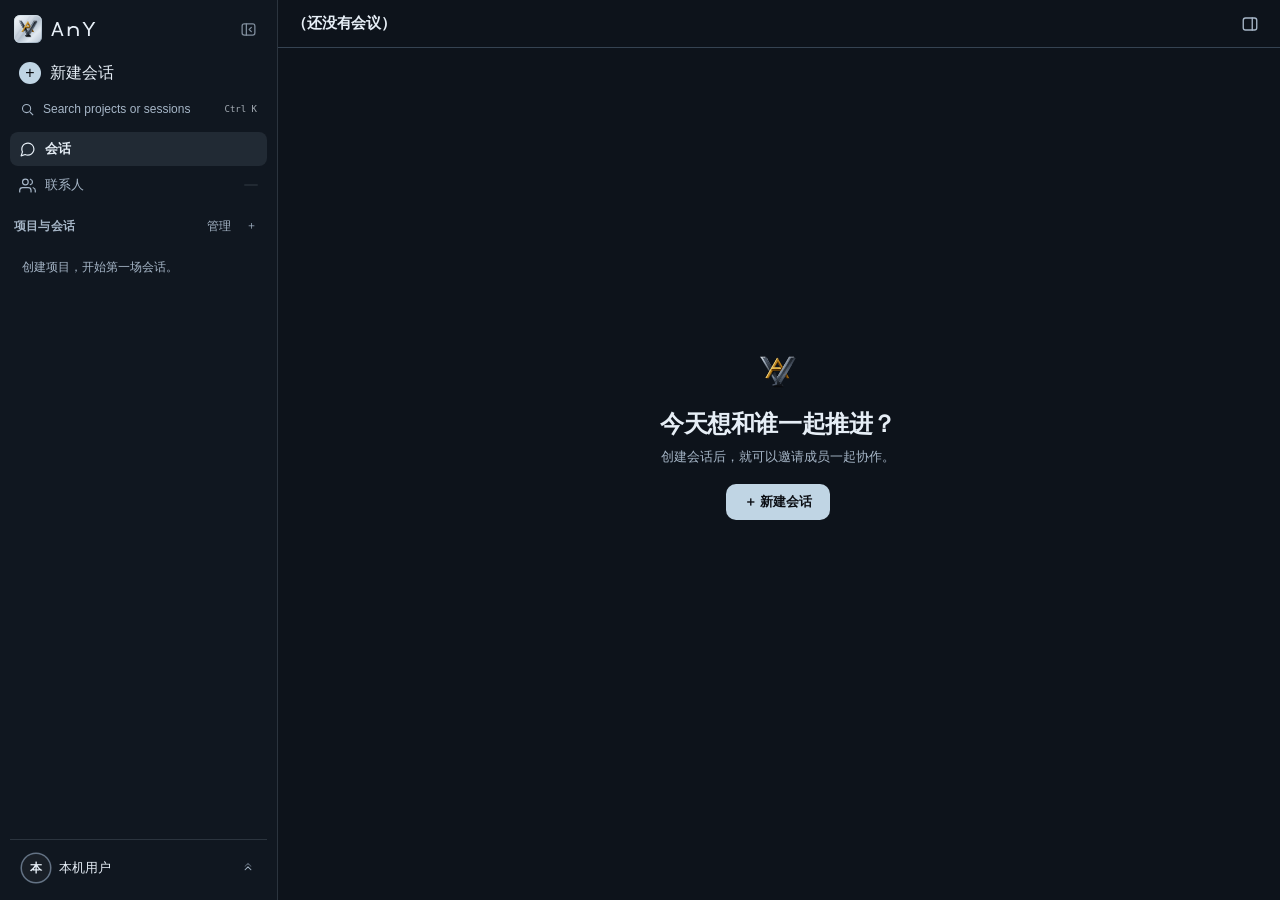
==== commit 230b9f6c: "Hide the composer until a conversation is open" ====
--- a/index.html
+++ b/index.html
@@ -87,7 +87,7 @@
 <footer>
   <div id="slashMenu" class="slash-menu" role="listbox" aria-label="命令与技能" hidden></div>
   <div id="composerPopover" class="composer-popover" role="dialog" aria-label="模型设置" hidden></div>
-  <div id="greet" hidden><img class="greet-mark" src="/static/logo-mark.svg" width="44" height="44" alt=""><div class="greet-title">今天想和谁一起推进？</div><div class="greet-sub">@ 点名成员开始，或用 / 调用命令与技能</div><button type="button" id="greetNew" hidden>＋ 新建会话</button></div>
+  <div id="greet" hidden><img class="greet-mark" src="/static/logo-mark.svg" width="44" height="44" alt=""><div class="greet-title">今天想和谁一起推进？</div><div class="greet-sub"><span class="greet-first">创建会话后，就可以邀请成员一起协作。</span><span class="greet-chat">@ 点名成员开始，或用 / 调用命令与技能</span></div><button type="button" id="greetNew" hidden>＋ 新建会话</button></div>
   <div class="quick" id="quick"></div>
   <div class="composer-box">
     <div id="quote"><span class="qtx"></span><button type="button" id="quoteX" aria-label="取消引用">&times;</button></div>
--- a/static/harness-ui.css
+++ b/static/harness-ui.css
@@ -1280,6 +1280,8 @@
 .greet-mark{width:44px;height:44px;margin-bottom:14px}
 .greet-title{font-size:24px;font-weight:600;letter-spacing:-.02em;color:var(--fg);line-height:1.3}
 .greet-sub{font-size:13px;color:var(--mut);margin-top:8px}
+.greet-first,body.no-room .greet-chat{display:none}
+body.no-room .greet-first{display:inline}
 #greetNew{margin-top:16px;border:0;background:var(--btn);color:var(--btn-fg);border-radius:10px;padding:9px 18px;font-size:13px;font-weight:600}
 #greetNew[hidden]{display:none}
 @media(min-width:850px){
@@ -1295,9 +1297,11 @@
 }
 @media(max-width:849px){
  body.chat-empty #greet{position:fixed;left:0;right:0;top:calc(52px + env(safe-area-inset-top));bottom:38vh;z-index:4;align-items:center;justify-content:center;pointer-events:none;margin:0}
+ body.no-room.chat-empty #greet{bottom:env(safe-area-inset-bottom,0px);padding-inline:16px}
  body.chat-empty #greet button{pointer-events:auto}
  body.chat-empty #feed{visibility:hidden}
 }
+body.no-room footer>:is(.composer-box,.quick,.composer-meta){display:none}
 @media(prefers-reduced-motion:reduce){body.chat-empty footer{transition:none}}
 @media(max-width:849px){.greet-title{font-size:20px}}
 
